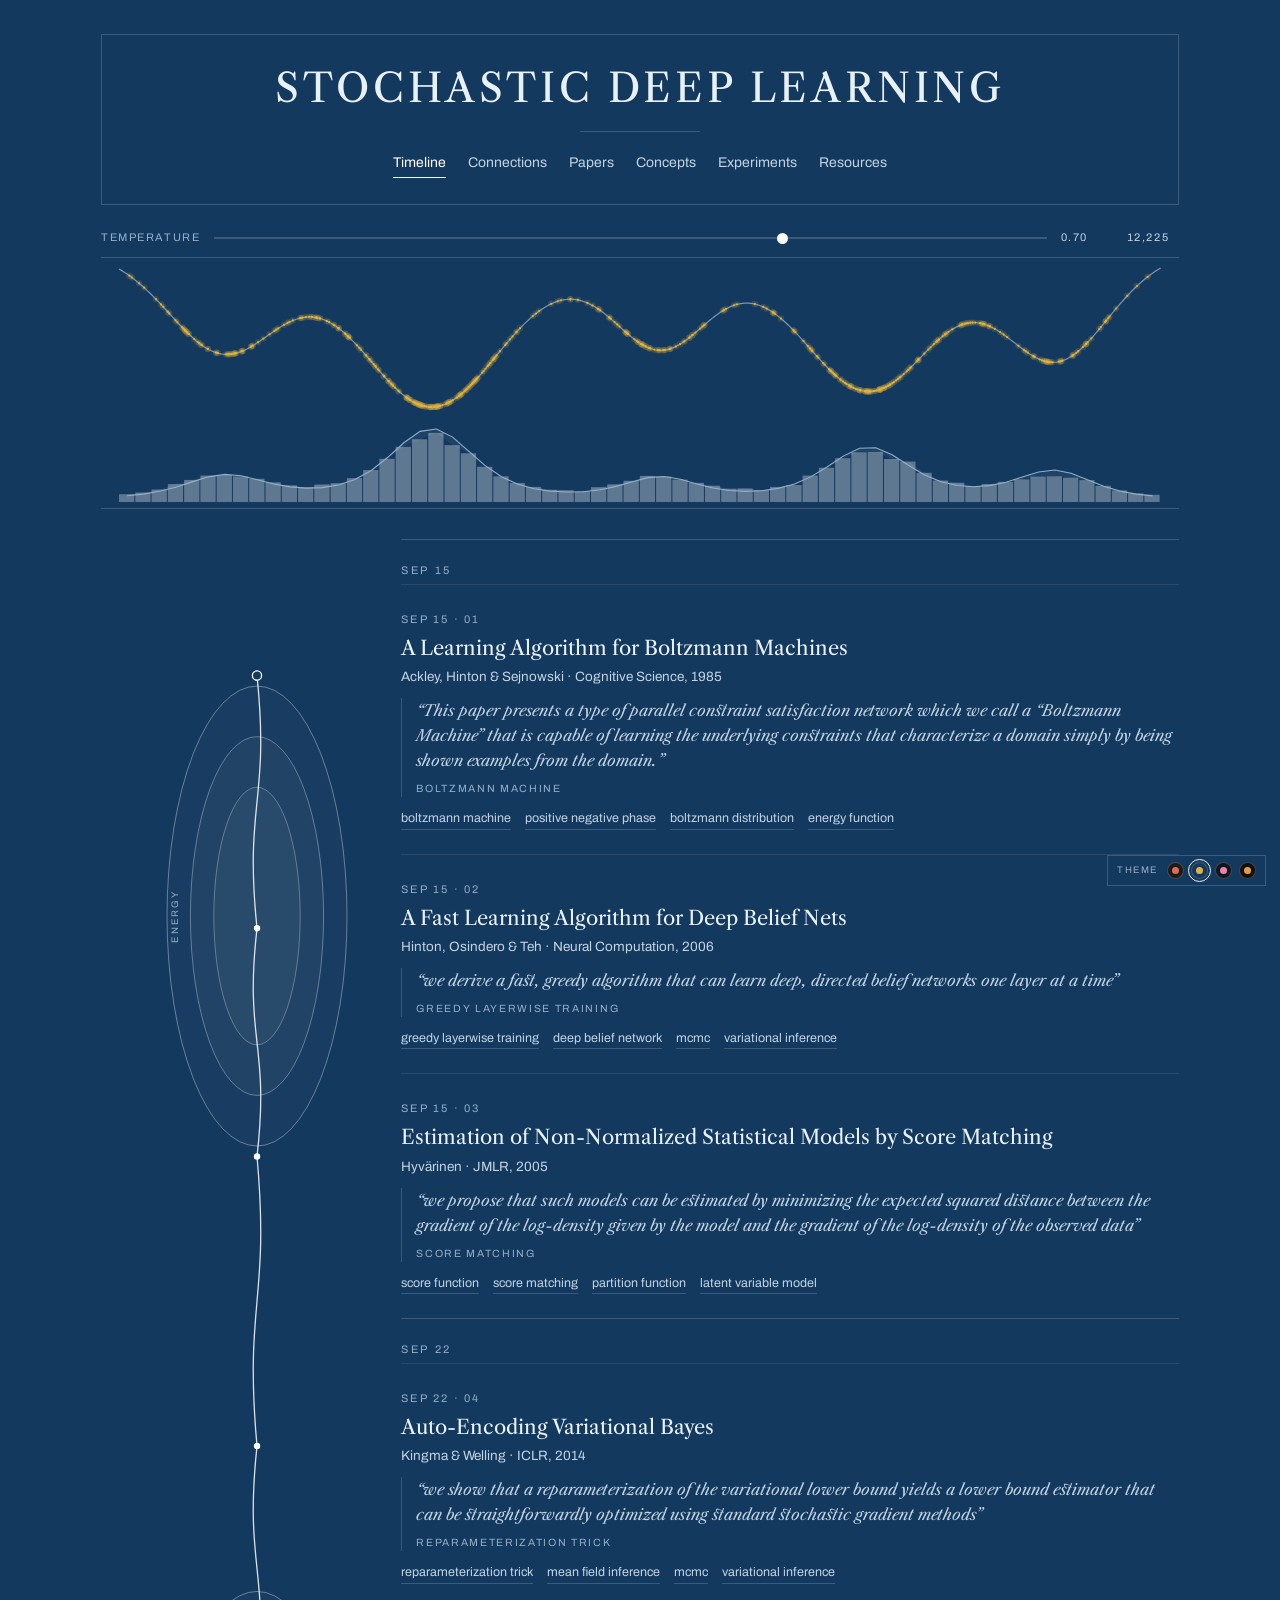
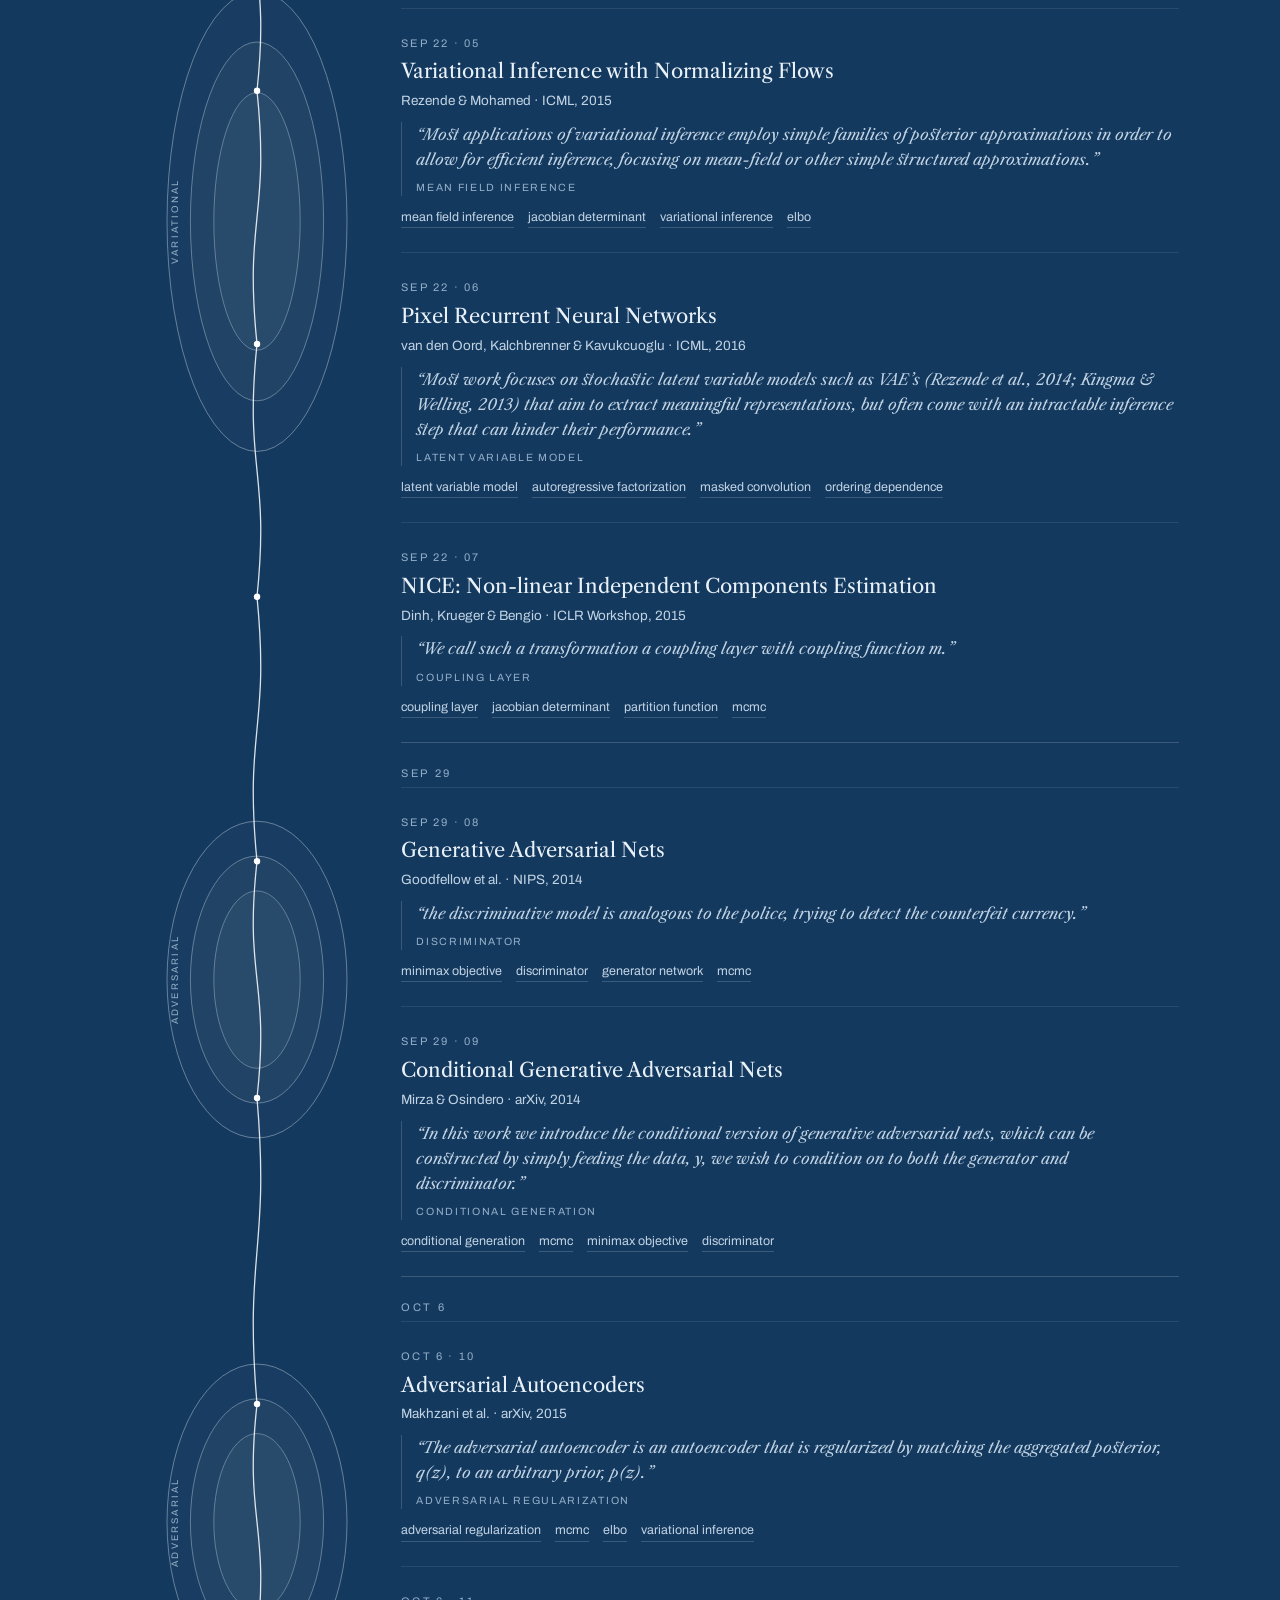
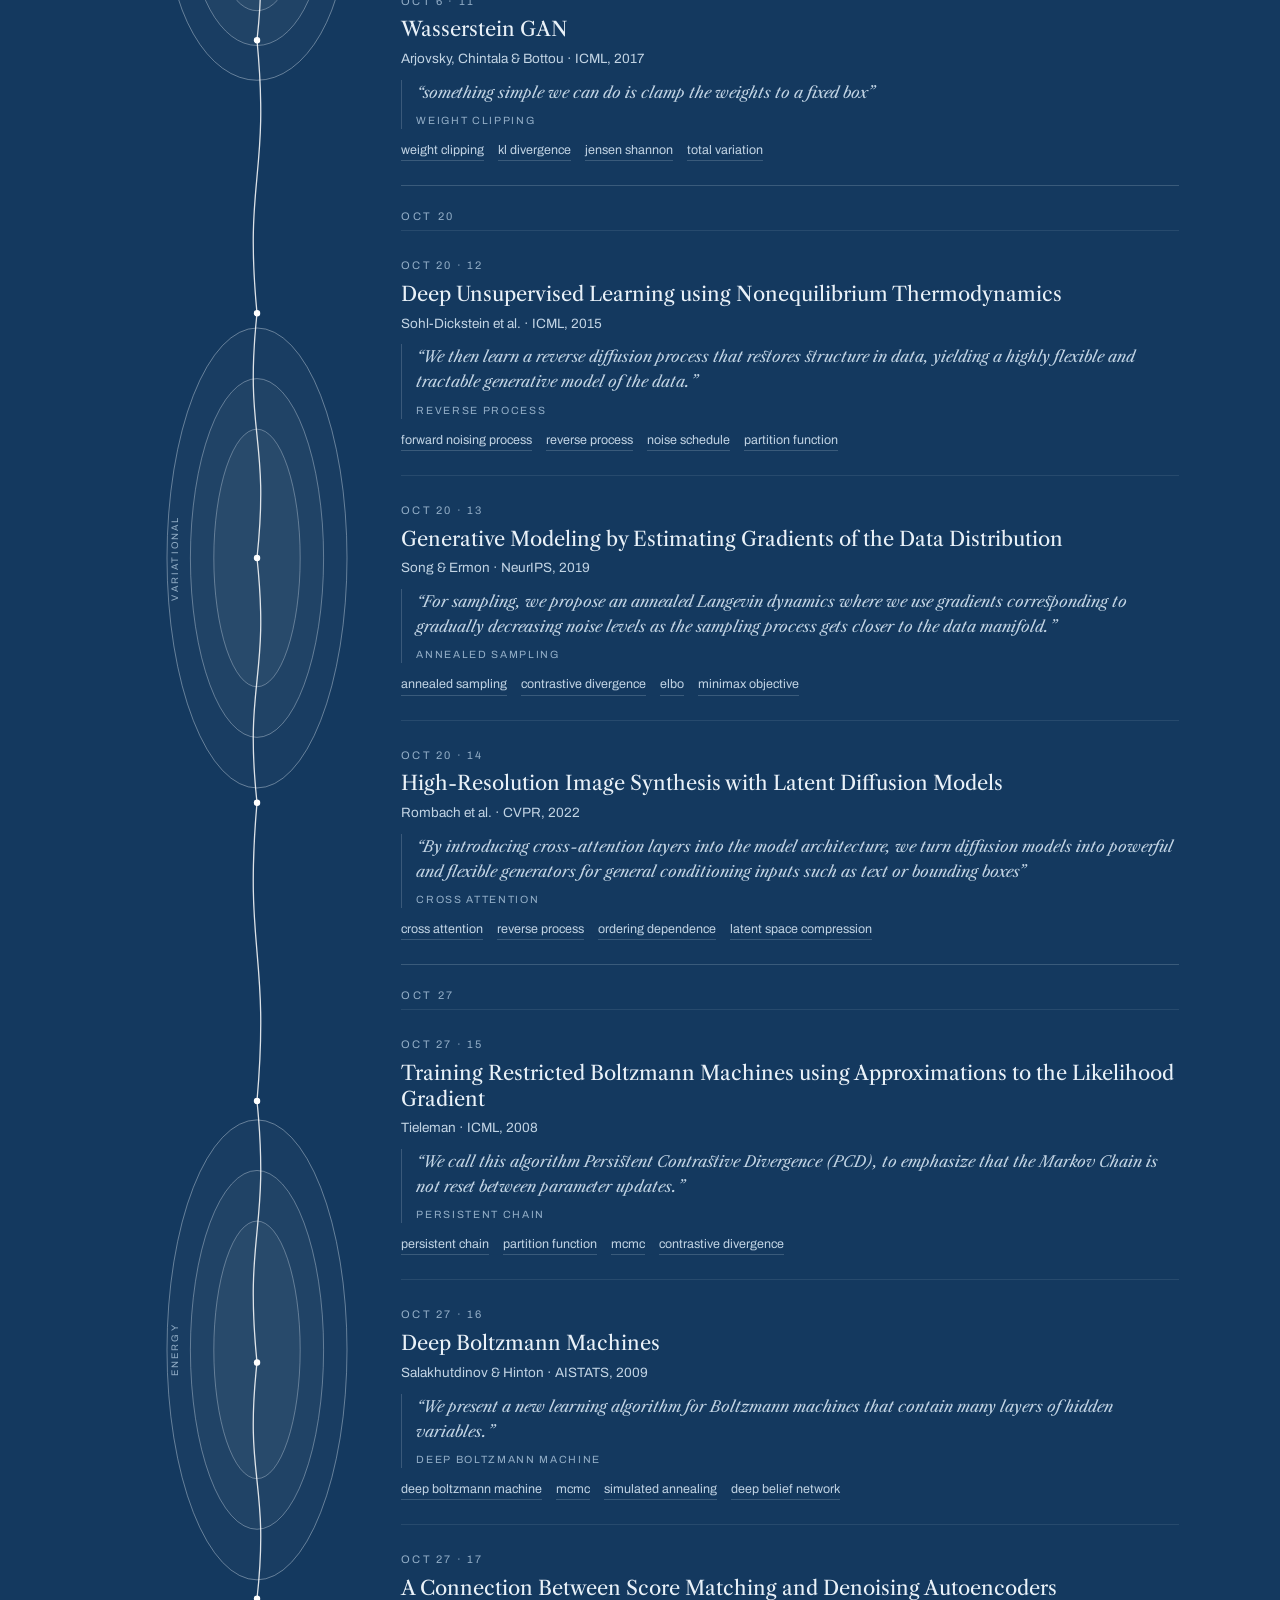
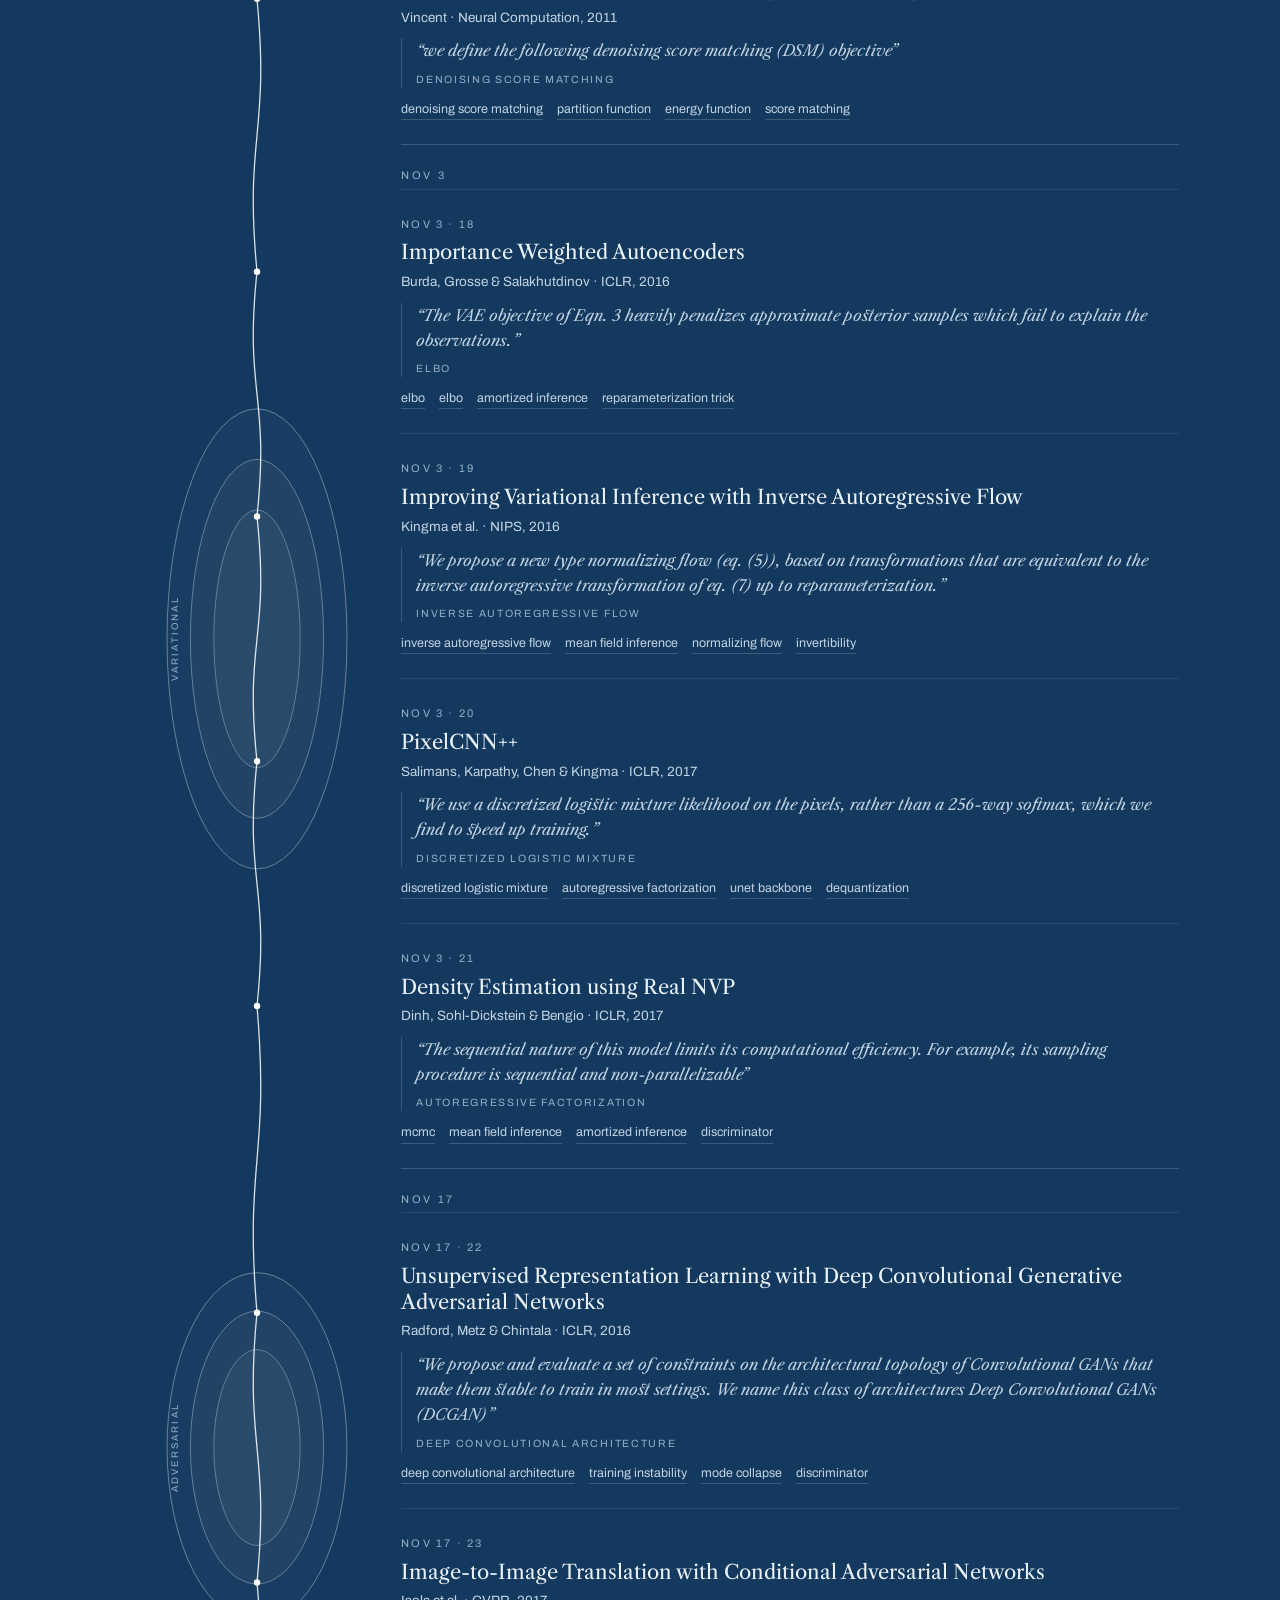
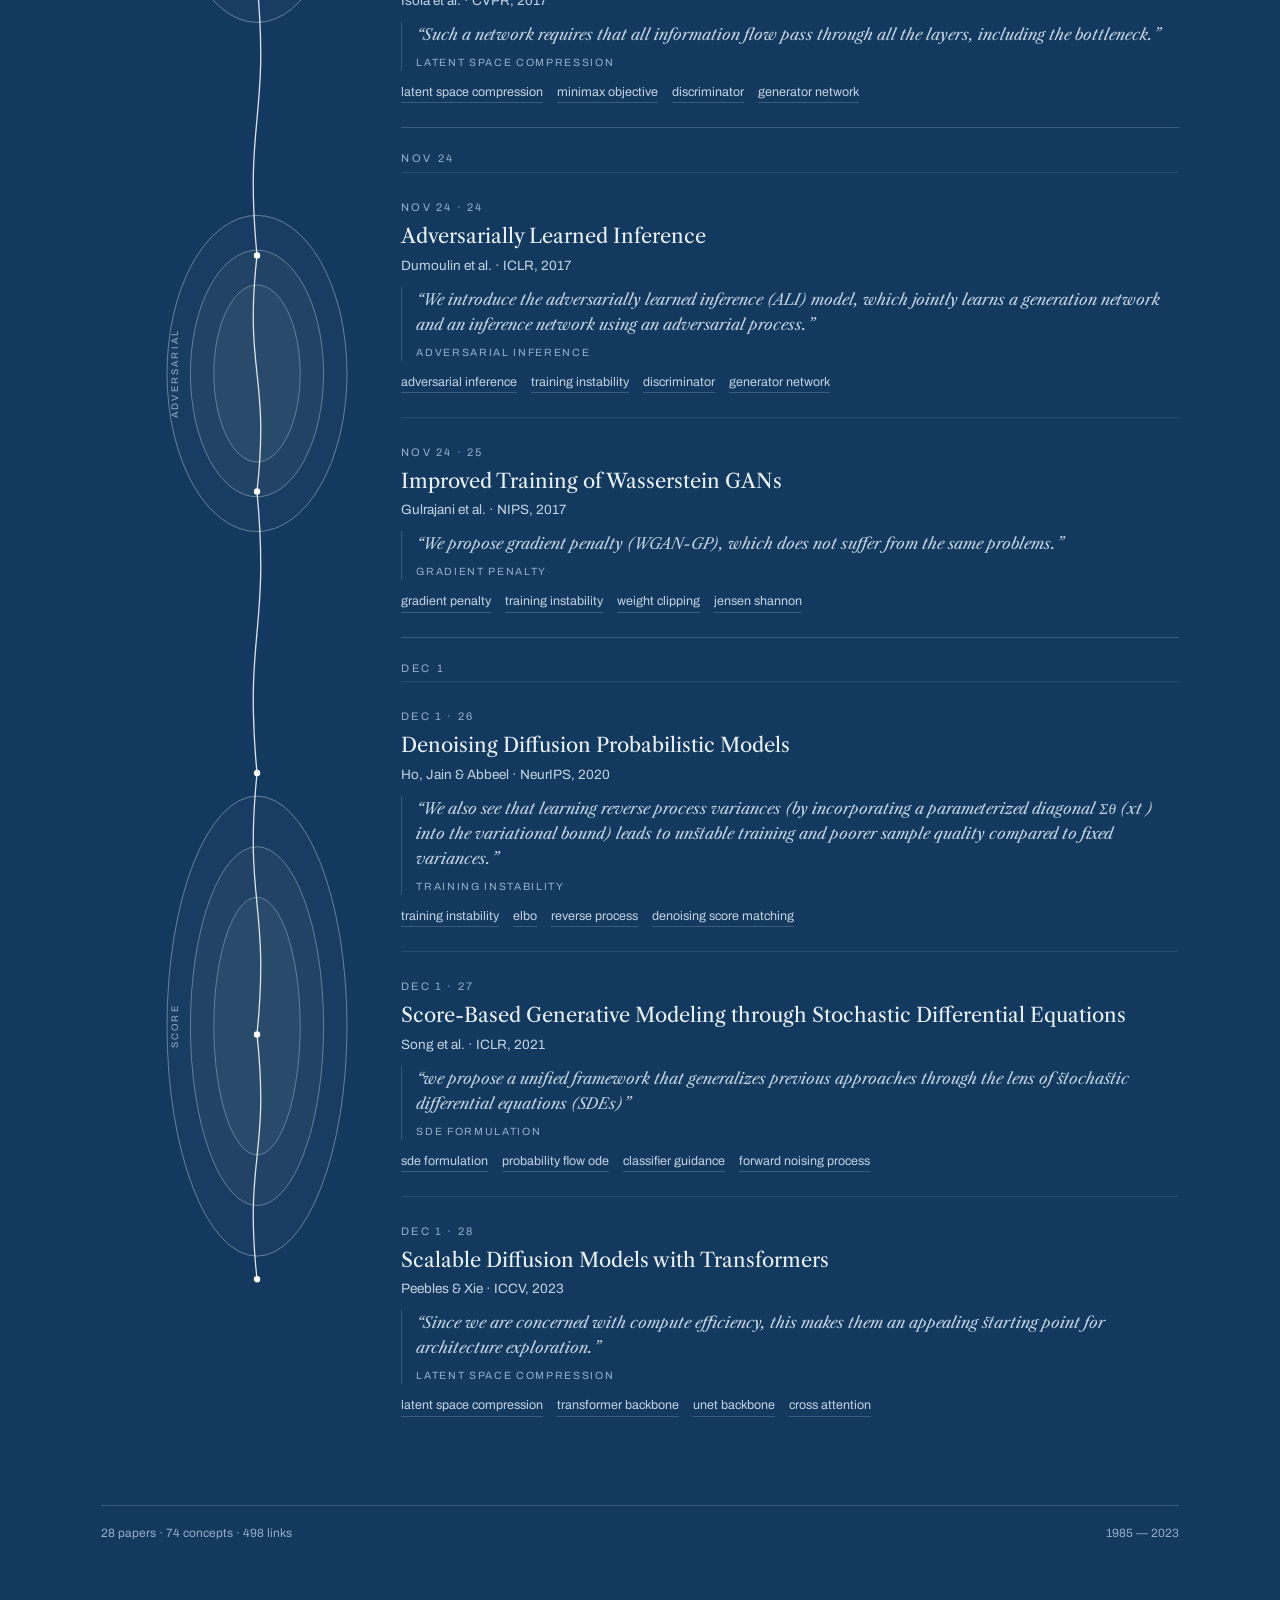
==== index.html @ 5ff1f313 "Leave a fading trail behind the nodes you have visited Isolating a node says where you are and forge" ====
<!doctype html>
<html lang="en" data-scheme="cyanotype">
<head>
<meta charset="utf-8">
<meta name="viewport" content="width=device-width,initial-scale=1">
<title>Timeline — Stochastic deep learning</title>
<meta name="description" content="Twenty-eight papers in generative modelling, with the concepts and citations that connect them.">
<link rel="preconnect" href="https://fonts.googleapis.com">
<link rel="preconnect" href="https://fonts.gstatic.com" crossorigin>
<link href="https://fonts.googleapis.com/css2?family=Libre+Caslon+Text:ital,wght@0,400;0,700;1,400&family=Archivo:wght@400;500&display=swap" rel="stylesheet">
<link rel="stylesheet" href="assets/atlas.css?v=a00044e1">
<script>
window.MathJax={
  tex:{inlineMath:[["\\(","\\)"]],displayMath:[["\\[","\\]"]],processEscapes:true},
  svg:{fontCache:"global",scale:1.0},
  options:{ignoreHtmlClass:".*",processHtmlClass:"math"},
  startup:{typeset:false}
};
</script>
<script src="assets/vendor/tex-svg-full.js?v=b5ddbe0e" id="MathJax-script" async></script>
</head>
<body><div class="plate" id="app"></div>
<script src="assets/data.js?v=3d734279"></script>
<script src="assets/atlas.js?v=3c6f5e39"></script>
<script src="assets/profile.js?v=bf8e5c6f"></script>
<script src="assets/timeline.js?v=e0ed4c23"></script>
</body></html>
---- assets/atlas.css ----
:root{
  --paper:#f1f1ef; --ink:#1e2022; --ink-soft:#54585c; --ink-faint:#666b70;
  --etch:rgba(30,32,34,.5); --rule:rgba(30,32,34,.16); --rule-soft:rgba(30,32,34,.08);
  --route:#b0392c; --basin:rgba(176,57,44,.07);
  --r0s:var(--etch); --r1s:var(--etch); --r2s:var(--etch);
  --r0f:transparent; --r1f:transparent; --r2f:transparent;
  --spark:#b0392c;
  --serif:"Libre Caslon Text","Iowan Old Style",Georgia,serif;
  --sans:"Archivo","Helvetica Neue",Arial,sans-serif;
  --zone:clamp(200px,24vw,300px);
}
@media (prefers-color-scheme:dark){ :root:not([data-theme="light"]){
  --paper:#191b1d; --ink:#e8e9ea; --ink-soft:#b4b7ba; --ink-faint:#95999d;
  --etch:rgba(232,233,234,.45); --rule:rgba(232,233,234,.15); --rule-soft:rgba(232,233,234,.07);
  --route:#e06a55; --basin:rgba(224,106,85,.08); --spark:#e06a55;
}}
:root[data-scheme="cyanotype"]{
  --paper:#14395f; --ink:#e9f1f8; --ink-soft:#c2d4e4; --ink-faint:#93aec7;
  --etch:rgba(233,241,248,.5); --rule:rgba(233,241,248,.18); --rule-soft:rgba(233,241,248,.09);
  --route:#ffffff; --basin:rgba(255,255,255,.08); --spark:#e3b23c;
  --r0s:var(--etch); --r1s:var(--etch); --r2s:var(--etch);
  --r0f:rgba(255,255,255,.025); --r1f:rgba(255,255,255,.04); --r2f:rgba(255,255,255,.055);
}
:root[data-scheme="bathy"]{
  --paper:#edf4f3; --ink:#14343c; --ink-soft:#47646c; --ink-faint:#567076;
  --etch:rgba(20,52,60,.45); --rule:rgba(20,52,60,.16); --rule-soft:rgba(20,52,60,.08);
  --route:#a62d62; --basin:rgba(23,94,124,.10); --spark:#a62d62;
  --r0s:rgba(23,94,124,.4); --r1s:rgba(23,94,124,.5); --r2s:rgba(23,94,124,.6);
  --r0f:rgba(23,94,124,.05); --r1f:rgba(23,94,124,.08); --r2f:rgba(23,94,124,.12);
}
@media (prefers-color-scheme:dark){ :root[data-scheme="bathy"]:not([data-theme="light"]){
  --paper:#0d181d; --ink:#dfe9ec; --ink-soft:#a8bcc2; --ink-faint:#7f959c;
  --etch:rgba(223,233,236,.42); --rule:rgba(223,233,236,.15); --rule-soft:rgba(223,233,236,.07);
  --route:#ee7fb4; --basin:rgba(107,178,214,.10); --spark:#ee7fb4;
  --r0s:rgba(107,178,214,.35); --r1s:rgba(107,178,214,.45); --r2s:rgba(107,178,214,.55);
  --r0f:rgba(107,178,214,.05); --r1f:rgba(107,178,214,.09); --r2f:rgba(107,178,214,.13);
}}
:root[data-scheme="thermal"]{
  --paper:#101012; --ink:#ece9e4; --ink-soft:#b8b4ad; --ink-faint:#918d85;
  --etch:rgba(236,233,228,.32); --rule:rgba(236,233,228,.14); --rule-soft:rgba(236,233,228,.07);
  --route:#9fd8e0; --basin:rgba(235,155,63,.08); --spark:#eb9b3f;
  --r0s:#9c3722; --r1s:#c65f22; --r2s:#eb9b3f;
  --r0f:rgba(156,55,34,.06); --r1f:rgba(198,95,34,.08); --r2f:rgba(235,155,63,.11);
}

*{ margin:0; padding:0; box-sizing:border-box; }
html{ font-size:17px; -webkit-text-size-adjust:100%; }
body{ background:var(--paper); color:var(--ink); font-family:var(--serif);
  line-height:1.62; -webkit-font-smoothing:antialiased; }
.plate{ max-width:1180px; margin:0 auto; padding:34px clamp(18px,4vw,54px) 90px; }
a{ color:inherit; }
a:focus-visible,button:focus-visible,input:focus-visible{ outline:2px solid var(--route); outline-offset:3px; }

/* masthead ---------------------------------------------------------------- */
.cartouche{ border:1px solid var(--rule); padding:30px 26px 26px; text-align:center; }
.cartouche .eyebrow{ font-family:var(--sans); font-size:11px; letter-spacing:.3em;
  text-transform:uppercase; color:var(--ink-faint); margin-bottom:14px; }
.cartouche h1{ font-size:clamp(26px,4.4vw,40px); font-weight:400; letter-spacing:.09em;
  text-transform:uppercase; line-height:1.14; }
.cartouche .dek{ font-style:italic; color:var(--ink-soft); max-width:44ch; margin:14px auto 0;
  font-size:16px; }
.cartouche hr{ border:0; border-top:1px solid var(--rule); width:120px; margin:20px auto; }
nav{ font-family:var(--sans); font-size:14px; display:flex; gap:22px; justify-content:center; flex-wrap:wrap; }
nav a{ text-decoration:none; color:var(--ink-soft); padding-bottom:3px; }
nav a:hover{ color:var(--ink); }
nav a[aria-current="page"]{ color:var(--route); border-bottom:1px solid var(--route); }

.schemes{ display:flex; gap:20px; margin:24px 0 0; font-family:var(--sans);
  font-size:11px; letter-spacing:.18em; text-transform:uppercase; flex-wrap:wrap; }
.schemes button{ background:none; border:0; color:var(--ink-faint); cursor:pointer;
  font:inherit; letter-spacing:inherit; padding:2px 0; }
.schemes button[aria-pressed="true"]{ color:var(--ink); border-bottom:1px solid var(--route); }

/* the elevation bench ----------------------------------------------------- */
.profile{ margin:24px 0 30px; }
.profile .bar{ display:flex; align-items:center; gap:14px; flex-wrap:wrap;
  font-family:var(--sans); font-size:11px; letter-spacing:.14em; text-transform:uppercase;
  color:var(--ink-faint); margin:0 0 10px; }
.profile input[type=range]{ flex:1 1 190px; min-width:150px; height:2px; -webkit-appearance:none;
  appearance:none; background:var(--rule); outline:none; }
.profile input[type=range]::-webkit-slider-thumb{ -webkit-appearance:none; appearance:none;
  width:11px; height:11px; border-radius:50%; background:var(--route); cursor:pointer; }
.profile input[type=range]::-moz-range-thumb{ width:11px; height:11px; border-radius:50%;
  background:var(--route); border:0; cursor:pointer; }
.profile .val{ font-variant-numeric:tabular-nums; color:var(--ink-soft); min-width:52px; }
.profile figure{ border-top:1px solid var(--rule); border-bottom:1px solid var(--rule); }
.profile canvas{ display:block; width:100%; height:250px; }
@media (max-width:860px){ .profile canvas{ height:200px; } }

/* timeline ---------------------------------------------------------------- */
.map{ position:relative; margin-top:14px; }
.map svg.terrain{ position:absolute; inset:0; width:var(--zone); height:100%; pointer-events:none; }
.route{ list-style:none; margin-left:var(--zone); }
.stop{ padding:26px 0 24px; border-top:1px solid var(--rule-soft); position:relative; }
.stop:first-child{ border-top:0; }
.stop .meta{ font-family:var(--sans); font-size:11px; letter-spacing:.2em;
  text-transform:uppercase; color:var(--ink-faint); margin-bottom:7px; }
.stop h3{ font-size:20px; font-weight:400; line-height:1.28; }
.stop h3 a{ text-decoration:none; }
.stop h3 a:hover{ color:var(--route); }
.stop .au{ font-family:var(--sans); font-size:13.5px; color:var(--ink-soft); margin-top:5px; }
.stop blockquote{ font-style:italic; color:var(--ink-soft); margin-top:10px;
  padding-left:14px; border-left:1px solid var(--rule); font-size:15.5px; }
.stop blockquote cite{ display:block; font-style:normal; font-family:var(--sans);
  font-size:10.5px; letter-spacing:.16em; text-transform:uppercase; color:var(--ink-faint); margin-top:7px; }
.chips{ margin-top:11px; display:flex; flex-wrap:wrap; gap:7px 14px;
  font-family:var(--sans); font-size:12.5px; }
.chips a{ color:var(--ink-soft); text-decoration:none; border-bottom:1px solid var(--rule); }
.chips a:hover{ color:var(--route); border-color:var(--route); }
.sessmark{ font-family:var(--sans); font-size:11px; letter-spacing:.24em; text-transform:uppercase;
  color:var(--ink-faint); padding:22px 0 4px; border-top:1px solid var(--rule); }

/* generic content --------------------------------------------------------- */
.head{ margin:30px 0 6px; }
.head .kicker{ font-family:var(--sans); font-size:11px; letter-spacing:.22em;
  text-transform:uppercase; color:var(--ink-faint); }
.head h2{ font-size:clamp(22px,3.2vw,31px); font-weight:400; line-height:1.2; margin-top:8px; }
.head .sub{ font-family:var(--sans); font-size:14px; color:var(--ink-soft); margin-top:8px; }
.cols{ display:grid; grid-template-columns:minmax(0,1fr); gap:34px; margin-top:26px; }
@media (min-width:900px){ .cols.two{ grid-template-columns:minmax(0,1.55fr) minmax(0,1fr); } }
h4.sec{ font-family:var(--sans); font-size:11px; letter-spacing:.22em; text-transform:uppercase;
  color:var(--ink-faint); font-weight:400; margin:26px 0 10px; padding-bottom:6px;
  border-bottom:1px solid var(--rule); }
.edge{ padding:14px 0; border-bottom:1px solid var(--rule-soft); }
.edge .rel{ font-family:var(--sans); font-size:10.5px; letter-spacing:.16em; text-transform:uppercase;
  color:var(--route); }
.edge .to{ font-size:17px; }
.edge .to a{ text-decoration:none; border-bottom:1px solid var(--rule); }
.edge .note{ font-family:var(--sans); font-size:13px; color:var(--ink-soft); margin-top:3px; }
.passage{ margin-top:9px; font-size:15px; color:var(--ink-faint); line-height:1.6;
  border-left:1px solid var(--rule); padding-left:13px; }
.passage mark{ background:var(--basin); color:var(--ink); padding:1px 0; }
.passage .none{ font-family:var(--sans); font-size:12.5px; font-style:normal; }
.prov{ font-family:var(--sans); font-size:10.5px; letter-spacing:.14em; text-transform:uppercase;
  color:var(--ink-faint); margin-top:7px; }
.empty{ font-family:var(--sans); font-size:13.5px; color:var(--ink-faint); font-style:normal;
  border:1px dashed var(--rule); padding:16px 18px; }

/* resources.html — one recommended talk per block, in reading order.
   --spark, not --route, for the author mark: --route is white in cyanotype. */
.res{ padding:16px 0 17px; border-bottom:1px solid var(--rule-soft); max-width:62ch; }
.res .rp{ font-family:var(--sans); font-size:11px; letter-spacing:.16em; text-transform:uppercase;
  color:var(--ink-faint); line-height:1.5; }
.res .rp a{ color:inherit; text-decoration:none; border-bottom:1px solid var(--rule-soft); }
.res .rp a:hover{ color:var(--route); border-color:var(--route); }
.res .rt{ font-size:19px; line-height:1.32; margin-top:7px; }
.res .rt a{ text-decoration:none; border-bottom:1px solid var(--rule); }
.res .rt a:hover{ color:var(--route); border-color:var(--route); }
.res .rs{ font-family:var(--sans); font-size:13.5px; color:var(--ink-soft);
  margin-top:7px; line-height:1.45; }
.res .rs .mark{ font-size:10.5px; letter-spacing:.15em; text-transform:uppercase;
  color:var(--spark); margin-left:10px; white-space:nowrap; }
.res .rv{ font-family:var(--sans); font-size:13px; color:var(--ink-faint);
  margin-top:3px; line-height:1.5; }
.res .prov{ margin-top:7px; letter-spacing:.11em; line-height:1.6; }
.tbl{ width:100%; border-collapse:collapse; font-family:var(--sans); font-size:13.5px; }
.tbl th{ text-align:left; font-weight:400; color:var(--ink-faint); font-size:11px;
  letter-spacing:.16em; text-transform:uppercase; padding:8px 10px 8px 0; border-bottom:1px solid var(--rule); }
.tbl td{ padding:8px 10px 8px 0; border-bottom:1px solid var(--rule-soft); vertical-align:top; }
.tbl a{ text-decoration:none; border-bottom:1px solid var(--rule); }
.grid{ display:grid; gap:8px 22px; grid-template-columns:repeat(auto-fill,minmax(210px,1fr)); }
.grid a{ font-family:var(--sans); font-size:13.5px; text-decoration:none; color:var(--ink-soft);
  padding:3px 0; display:flex; justify-content:space-between; gap:10px; }
.grid a:hover{ color:var(--route); }
.grid a .n{ color:var(--ink-faint); font-variant-numeric:tabular-nums; }
.grid a.dim{ opacity:.42; }
footer{ margin-top:64px; padding-top:18px; border-top:1px solid var(--rule);
  font-family:var(--sans); font-size:12px; color:var(--ink-faint);
  display:flex; justify-content:space-between; gap:16px; flex-wrap:wrap; }
code,pre{ font-family:ui-monospace,"SF Mono",Menlo,monospace; }
pre{ background:var(--rule-soft); padding:15px 17px; overflow-x:auto; font-size:13px; line-height:1.55; }
@media (prefers-reduced-motion:reduce){ *{ animation:none!important; transition:none!important; } }
svg.chord{ display:block; width:100%; max-width:880px; height:auto; margin:8px auto 30px; }

/* the map channel must not starve the text on small screens */
@media (max-width:900px){ :root{ --zone:86px; } }
@media (max-width:640px){
  :root{ --zone:0px; }
  .map svg.terrain{ display:none; }
  .route{ margin-left:0; }
  .cols.two{ grid-template-columns:minmax(0,1fr); }
}
.math{ overflow-x:auto; }
.math mjx-container[display="true"]{ margin:.7em 0; }
.thm{ border-left:2px solid var(--route); padding:12px 0 12px 16px; margin:16px 0; }
.thm .lbl{ font-family:var(--sans); font-size:10.5px; letter-spacing:.18em;
  text-transform:uppercase; color:var(--route); margin-bottom:6px; }
.thm .src{ font-family:var(--sans); font-size:11px; color:var(--ink-faint); margin-top:8px; }

/* bipartite map ----------------------------------------------------------- */
.rfilter{ display:flex; flex-wrap:wrap; gap:8px; margin:14px 0 6px; }
.rchip{ font-family:var(--sans); font-size:11px; letter-spacing:.12em; text-transform:uppercase;
  background:none; border:1px solid var(--rule); color:var(--ink-faint); padding:5px 11px;
  cursor:pointer; border-radius:0; }
.rchip[aria-pressed="true"]{ color:var(--ink); border-color:var(--route); }
.bipwrap{ display:grid; grid-template-columns:minmax(0,1fr); gap:22px; margin-top:12px; }
@media (min-width:1080px){ .bipwrap{ grid-template-columns:minmax(0,1fr) 300px; } }
.bipscroll{ overflow-x:auto; border-top:1px solid var(--rule); border-bottom:1px solid var(--rule); }
svg.bip{ display:block; width:100%; min-width:660px; height:auto; }
svg.bip .colhead{ font-family:var(--sans); font-size:10.5px; letter-spacing:.18em;
  text-transform:uppercase; fill:var(--ink-faint); }
svg.bip .lb{ font-family:var(--sans); font-size:12px; fill:var(--ink-soft); }
svg.bip .lb.sm{ font-size:11px; }
svg.bip .yr{ font-family:var(--sans); font-size:9.5px; fill:var(--ink-faint); }
svg.bip .dot{ fill:var(--route); opacity:.75; }
svg.bip .nd{ cursor:pointer; }
svg.bip .nd:focus{ outline:none; }
svg.bip .nd:focus-visible .lb{ fill:var(--route); text-decoration:underline; }
svg.bip .nd.hov .lb,svg.bip .nd:hover .lb{ fill:var(--route); }
svg.bip .nd.on .lb{ fill:var(--ink); }
svg.bip .nd.on .dot{ opacity:1; }
svg.bip .nd.off{ opacity:.26; }
svg.bip .wire{ fill:none; stroke:var(--route); stroke-width:1; opacity:.5; }
svg.bip .wire.r-introduces{ stroke-width:1.8; opacity:.9; }
svg.bip .wire.r-motivated-by{ stroke-dasharray:5 3; opacity:.7; }
svg.bip .wire.r-evaluates-with{ stroke-dasharray:1.5 3; opacity:.55; }
.bippanel{ font-family:var(--sans); font-size:13px; max-height:760px; overflow-y:auto;
  border-left:1px solid var(--rule); padding-left:18px; }
@media (max-width:1079px){ .bippanel{ border-left:0; padding-left:0;
  border-top:1px solid var(--rule); padding-top:14px; max-height:none; } }
.bippanel .pk{ font-size:10.5px; letter-spacing:.18em; text-transform:uppercase;
  color:var(--ink-faint); }
.bippanel h3{ font-family:var(--serif); font-size:18px; font-weight:400; margin:6px 0 4px; line-height:1.3; }
.bippanel h3 a{ text-decoration:none; border-bottom:1px solid var(--rule); }
.bippanel .au{ color:var(--ink-soft); font-size:12.5px; }
.bippanel .rl{ font-size:10.5px; letter-spacing:.16em; text-transform:uppercase;
  color:var(--route); margin:15px 0 5px; }

/* graph views ------------------------------------------------------------- */
.mbtn{ font-family:var(--sans); font-size:11px; letter-spacing:.14em; text-transform:uppercase;
  background:none; border:1px solid var(--rule); color:var(--ink-faint); padding:5px 12px;
  cursor:pointer; }
.mbtn[aria-pressed="true"]{ color:var(--ink); border-color:var(--route); }
.gvhost{ background:var(--paper); }

/* the semester chart: citation arcs over the reading order,
   concept territories on the ground */
svg.chart{ display:block; }
svg.chart .cap,svg.chart .fh{ font-family:var(--sans); font-size:10px; letter-spacing:.18em;
  text-transform:uppercase; fill:var(--ink-faint); }
svg.chart .arc{ fill:none; stroke:var(--etch); stroke-width:.9; opacity:.15; }
svg.chart .arc.pv{ opacity:.6; stroke-width:1.2; }
svg.chart .arc.out{ stroke:var(--spark); stroke-width:1.9; opacity:1; }
svg.chart .arc.in{ stroke:var(--ink); stroke-width:1.3; opacity:.8; stroke-dasharray:none; }
svg.chart .arc.out.pv{ opacity:.8; }
svg.chart .arc.in.pv{ opacity:.6; }
svg.chart .arc.dim{ opacity:.03; }
svg.chart .ccv{ fill:none; stroke:var(--route); stroke-width:1.1; opacity:.32; }
svg.chart .ccv.hot{ opacity:.95; stroke-width:1.8; }
svg.chart .ccv.dim{ opacity:.05; }
svg.chart .w{ fill:none; stroke:var(--route); stroke-width:1; opacity:.8; }
svg.chart .w.t-introduces{ stroke-width:1.9; opacity:.95; }
svg.chart .w.t-motivated-by{ stroke-dasharray:5 3; }
svg.chart .w.t-evaluates-with{ stroke-dasharray:1.5 3; opacity:.55; }
svg.chart .w.t-uses{ opacity:.55; }
svg.chart .w.pv{ opacity:.4; }
svg.chart .wv{ fill:none; stroke:var(--route); stroke-width:.7; opacity:.08; }
svg.chart .brk,svg.chart .fr{ fill:none; stroke:var(--rule); stroke-width:1; }
svg.chart .sn{ font-family:var(--sans); font-size:10px; letter-spacing:.14em;
  text-transform:uppercase; fill:var(--ink-soft); }
svg.chart .sd{ font-family:var(--sans); font-size:10px; fill:var(--ink-faint); }
svg.chart .pn,svg.chart .cn{ cursor:pointer; }
svg.chart .pn:focus,svg.chart .cn:focus{ outline:none; }
svg.chart .mk{ fill:var(--paper); stroke:var(--route); stroke-width:1.5; }
svg.chart .dot{ fill:var(--route); opacity:.8; }
svg.chart .pl,svg.chart .cl{ font-family:var(--sans); font-size:10.5px; fill:var(--ink-soft); }
svg.chart .pn:hover .pl,svg.chart .pn:focus-visible .pl,
svg.chart .cn:hover .cl,svg.chart .cn:focus-visible .cl{ fill:var(--route); }
svg.chart .pn.sel .mk{ fill:var(--route); }
svg.chart .cn.sel .dot{ opacity:1; stroke:var(--route); stroke-width:3.5; }
svg.chart .pn.sel .pl,svg.chart .cn.sel .cl{ fill:var(--ink); font-weight:500; }
svg.chart .pn.near .pl,svg.chart .cn.near .cl{ fill:var(--ink); }
svg.chart .pn.far,svg.chart .cn.far{ opacity:.16; }
svg.chart.focused .fh,svg.chart.focused .sd{ opacity:.55; }

/* the citation matrix: row cites column, reading order both ways */
svg.mx{ display:block; }
svg.mx .gl{ fill:none; stroke:var(--rule-soft); }
svg.mx .sl{ fill:none; stroke:var(--rule); }
svg.mx .dg{ fill:none; stroke:var(--rule-soft); stroke-dasharray:2 4; }
svg.mx .shade{ fill:var(--basin); pointer-events:none; }
svg.mx .axis{ font-family:var(--sans); font-size:10px; letter-spacing:.18em;
  text-transform:uppercase; fill:var(--ink-faint); }
svg.mx .ml{ cursor:pointer; }
svg.mx .ml:focus{ outline:none; }
svg.mx .mt{ font-family:var(--sans); font-size:10.5px; fill:var(--ink-soft); }
svg.mx .mn{ font-family:var(--sans); font-size:10px; fill:var(--ink-faint);
  font-variant-numeric:tabular-nums; }
svg.mx .ml:hover .mt,svg.mx .ml:focus-visible .mt{ fill:var(--route); }
svg.mx .ml.sel .mt{ fill:var(--ink); font-weight:500; }
svg.mx .ml.near .mt{ fill:var(--ink); }
svg.mx.focused .ml.far{ opacity:.3; }
svg.mx .cell{ cursor:pointer; }
svg.mx .cf{ fill:var(--route); opacity:.78; }
svg.mx .cell:hover .cf,svg.mx .cell.hot .cf{ opacity:1; }
svg.mx.focused .cell.dim .cf{ opacity:.1; }

/* the compass rose: one paper's neighbourhood on a ring */
.egowrap{ border:1px solid var(--rule); margin-top:10px; background:var(--paper);
  overflow-x:auto; }
svg.rose{ display:block; margin:0 auto; }
svg.rose .sp{ fill:none; stroke:var(--route); stroke-width:1; opacity:.5; }
svg.rose .sp.t-cites,svg.rose .sp.t-cited-by{ stroke:var(--etch); opacity:.75; }
svg.rose .sp.t-cited-by{ stroke-dasharray:2 3; }
svg.rose .sp.t-introduces{ stroke-width:2; opacity:.9; }
svg.rose .sp.t-motivated-by{ stroke-dasharray:5 3; }
svg.rose .sp.t-evaluates-with{ stroke-dasharray:1.5 3; }
svg.rose .sp.hot{ opacity:1; stroke-width:2.2; }
svg.rose.focused .sp.dim{ opacity:.12; }
svg.rose .ch{ fill:none; stroke:var(--etch); stroke-width:.8; opacity:.25; }
svg.rose .ch.t-relates{ stroke:var(--route); opacity:.5; stroke-width:1.2; }
svg.rose .ch.hot{ opacity:.9; stroke-width:1.5; }
svg.rose.focused .ch.dim{ opacity:.04; }
svg.rose .ctr{ fill:var(--route); }
svg.rose .ctl{ font-family:var(--sans); font-size:11px; fill:var(--ink); }
svg.rose .ri{ cursor:pointer; }
svg.rose .ri:focus{ outline:none; }
svg.rose .mk{ fill:var(--paper); stroke:var(--route); stroke-width:1.3; }
svg.rose .dot{ fill:var(--route); opacity:.8; }
svg.rose .rl{ font-family:var(--sans); font-size:11px; fill:var(--ink-soft); }
svg.rose .ri:hover .rl,svg.rose .ri:focus-visible .rl,
svg.rose .ri.hl .rl{ fill:var(--route); }

/* restored bipartite view, now carrying intra-column arcs */
svg.bip2{ display:block; width:100%; min-width:640px; height:auto; }
svg.bip2 .bhead{ font-family:var(--sans); font-size:10.5px; letter-spacing:.18em;
  text-transform:uppercase; fill:var(--ink-faint); }
svg.bip2 .blab{ font-family:var(--sans); font-size:12px; fill:var(--ink-soft); }
svg.bip2 .blab.sm{ font-size:11px; }
svg.bip2 .bsub{ font-family:var(--sans); font-size:9.5px; fill:var(--ink-faint); }
svg.bip2 .bdot{ fill:var(--route); opacity:.8; }
svg.bip2 .bn{ cursor:pointer; }
svg.bip2 .bn:focus{ outline:none; }
svg.bip2 .bn:hover .blab,svg.bip2 .bn:focus-visible .blab{ fill:var(--route); }
svg.bip2 .bn.sel .blab{ fill:var(--ink); font-weight:500; }
svg.bip2 .bn.sel .bdot{ opacity:1; r:5; }
svg.bip2 .bn.near .blab{ fill:var(--ink); }
svg.bip2 .bn.far{ opacity:.24; }
/* ---- visit trail ----
   Nodes you have already been to, glowing behind you. --trail is set per node
   in network.js: 1 for the one you just left, decaying exponentially back
   through the last few. Placed after every .sel / .near / .far rule above so
   the cascade is plain rather than a specificity argument.

   The glow is --ink, deliberately NOT --spark: gold already means "this paper
   cites that one" on the arcs, and an ink that means two things means neither.
   The trail is not a relation in the corpus at all -- it is a record of the
   reader's own movement -- so it takes the neutral text ink and is told apart
   from the selected node by form instead: a halo around it, never a fill. */
svg.chart .pn.trail,svg.chart .cn.trail,
svg.bip2 .bn.trail,svg.mx .ml.trail{
  filter:drop-shadow(0 0 calc(1.5px + 6.5px * var(--trail,0)) var(--ink));
}
/* Isolating dims everything unrelated. A trail node has to climb back out of
   that, or the trail is invisible exactly when it is most useful. */
svg.chart .pn.trail.far,svg.chart .cn.trail.far{ opacity:calc(.16 + .72 * var(--trail,0)); }
svg.bip2 .bn.trail.far{ opacity:calc(.24 + .64 * var(--trail,0)); }
svg.mx.focused .ml.trail.far{ opacity:calc(.3 + .6 * var(--trail,0)); }

/* the mark itself, so the glow has something solid at its centre */
svg.chart .pn.trail .mk{ stroke:var(--ink); }
svg.chart .cn.trail .dot{ opacity:1; stroke:var(--ink); stroke-width:2.5; }
svg.bip2 .bn.trail .bdot{ opacity:1; fill:var(--ink); }
svg.chart .pn.trail .pl,svg.chart .cn.trail .cl,
svg.bip2 .bn.trail .blab,svg.mx .ml.trail .mt{ fill:var(--ink-soft); }

/* The glow fades in rather than snapping, which is what makes it read as a
   trail rather than as a second selection. Line 172 turns this off wholesale
   under prefers-reduced-motion; the glow itself stays, only the easing goes. */
svg.chart .pn,svg.chart .cn,svg.bip2 .bn,svg.mx .ml{
  transition:filter .45s ease-out,opacity .45s ease-out;
}

svg.bip2 .bw{ fill:none; stroke:var(--route); stroke-width:1; opacity:.55; }
svg.bip2 .bw.t-cites{ stroke:var(--ink-faint); opacity:.75; stroke-width:1.1; }
svg.bip2 .bw.t-relates{ stroke-width:1.5; opacity:.85; }
svg.bip2 .bw.t-introduces{ stroke-width:1.9; opacity:.95; }
svg.bip2 .bw.t-motivated-by{ stroke-dasharray:5 3; }
svg.bip2 .bw.t-evaluates-with{ stroke-dasharray:1.5 3; opacity:.45; }

/* ===== network page: the graph gets the whole screen ===== */
body.netpage{ overflow:hidden; }
.netbar{ display:flex; align-items:center; gap:10px 16px; flex-wrap:wrap;
  padding:9px 16px; border-bottom:1px solid var(--rule); background:var(--paper); }
.netbar .home{ font-family:var(--serif); font-size:15px; text-decoration:none;
  border-bottom:1px solid var(--rule); white-space:nowrap; }
.netbar .grp{ display:flex; gap:6px; flex-wrap:wrap; }
.netbar .count{ font-family:var(--sans); font-size:10.5px; letter-spacing:.14em;
  text-transform:uppercase; color:var(--ink-faint); margin-left:auto; white-space:nowrap; }
.netbar .mbtn,.netbar .rchip{ padding:4px 9px; font-size:10px; }
.netstage{ position:relative; width:100%; height:calc(100vh - var(--barh,92px));
  overflow:auto; }
.netstage .gvhost{ border:0; min-height:100%; }
body.netpage.bip svg.bip2{ min-width:920px; }
.netpanel{ position:fixed; top:var(--barh,92px); right:0; width:min(330px,86vw);
  height:calc(100vh - var(--barh,92px)); overflow-y:auto; background:var(--paper);
  border-left:1px solid var(--rule); padding:16px 18px 40px; font-family:var(--sans);
  font-size:13px; transform:translateX(100%); transition:transform .18s ease; z-index:6; }
.netpanel.open{ transform:none; }
@media (prefers-reduced-motion:reduce){ .netpanel{ transition:none; } }
.netpanel .pk{ font-size:10.5px; letter-spacing:.18em; text-transform:uppercase; color:var(--ink-faint); }
.netpanel h3{ font-family:var(--serif); font-size:19px; font-weight:400; margin:6px 0 4px; line-height:1.3; }
.netpanel h3 a{ text-decoration:none; border-bottom:1px solid var(--rule); }
.netpanel .au{ color:var(--ink-soft); font-size:12.5px; }
.netpanel .rl{ font-size:10.5px; letter-spacing:.16em; text-transform:uppercase;
  color:var(--route); margin:15px 0 5px; }
.netpanel .close{ position:absolute; top:10px; right:12px; background:none; border:0;
  color:var(--ink-faint); font-size:20px; cursor:pointer; line-height:1; }
.nethint{ position:absolute; left:16px; bottom:14px; font-family:var(--sans); font-size:11px;
  color:var(--ink-faint); pointer-events:none; }
/* the chart and matrix are drawn at one SVG unit per screen pixel */
body.netpage svg.chart,body.netpage svg.mx{ margin:0 auto; }


/* theme swatches: colour is the label */
.themes{ position:fixed; right:14px; bottom:14px; z-index:20; display:flex;
  align-items:center; gap:7px; padding:6px 9px; background:var(--paper);
  border:1px solid var(--rule); border-radius:var(--radius,0); }
.themes .lbl{ font-family:var(--sans); font-size:9.5px; letter-spacing:.16em;
  text-transform:uppercase; color:var(--ink-faint); margin-right:2px; }
.themes button{ width:17px; height:17px; padding:0; border-radius:50%; cursor:pointer;
  border:1px solid rgba(128,128,128,.45); position:relative; }
.themes button::after{ content:""; position:absolute; inset:4px; border-radius:50%; }
.themes button[aria-pressed="true"]{ outline:1.5px solid var(--ink); outline-offset:2px; }
.themes button:focus-visible{ outline:2px solid var(--ink); outline-offset:2px; }
@media (max-width:600px){ .themes{ right:8px; bottom:8px; } .themes .lbl{ display:none; } }
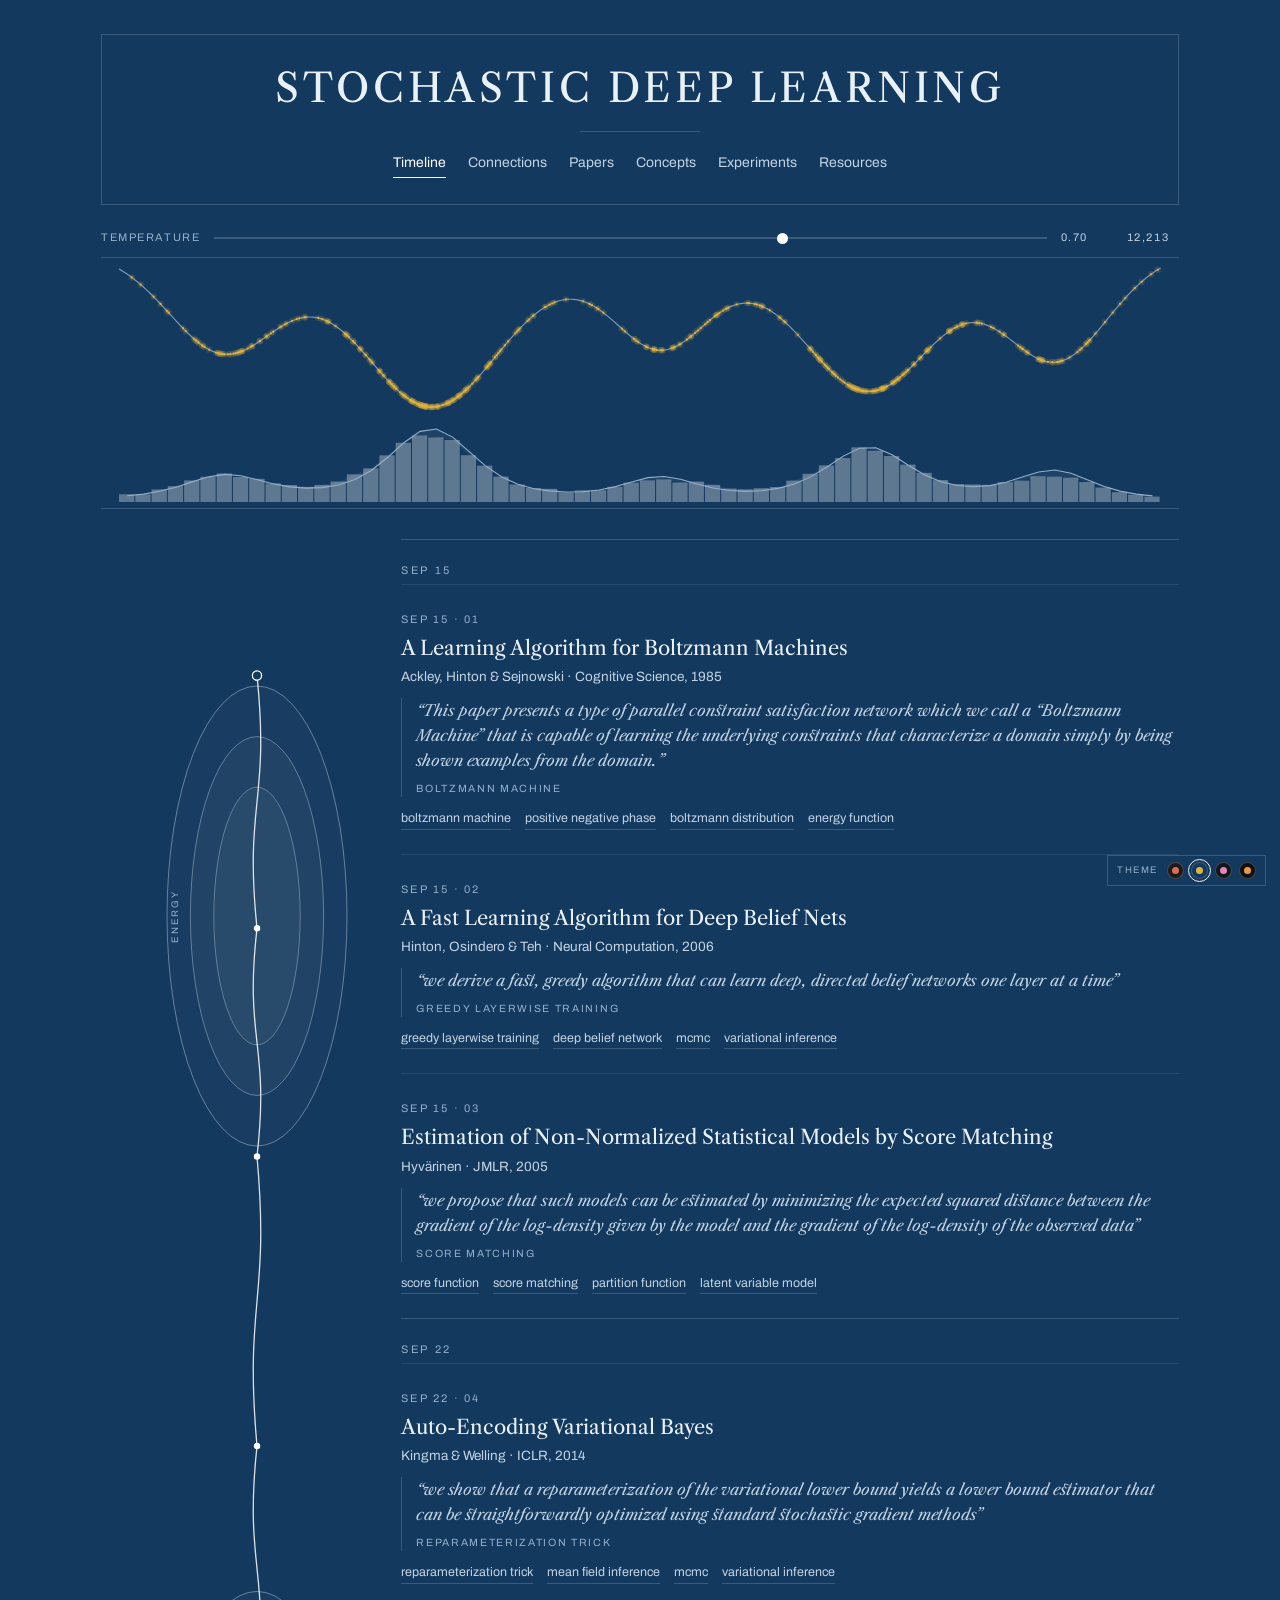
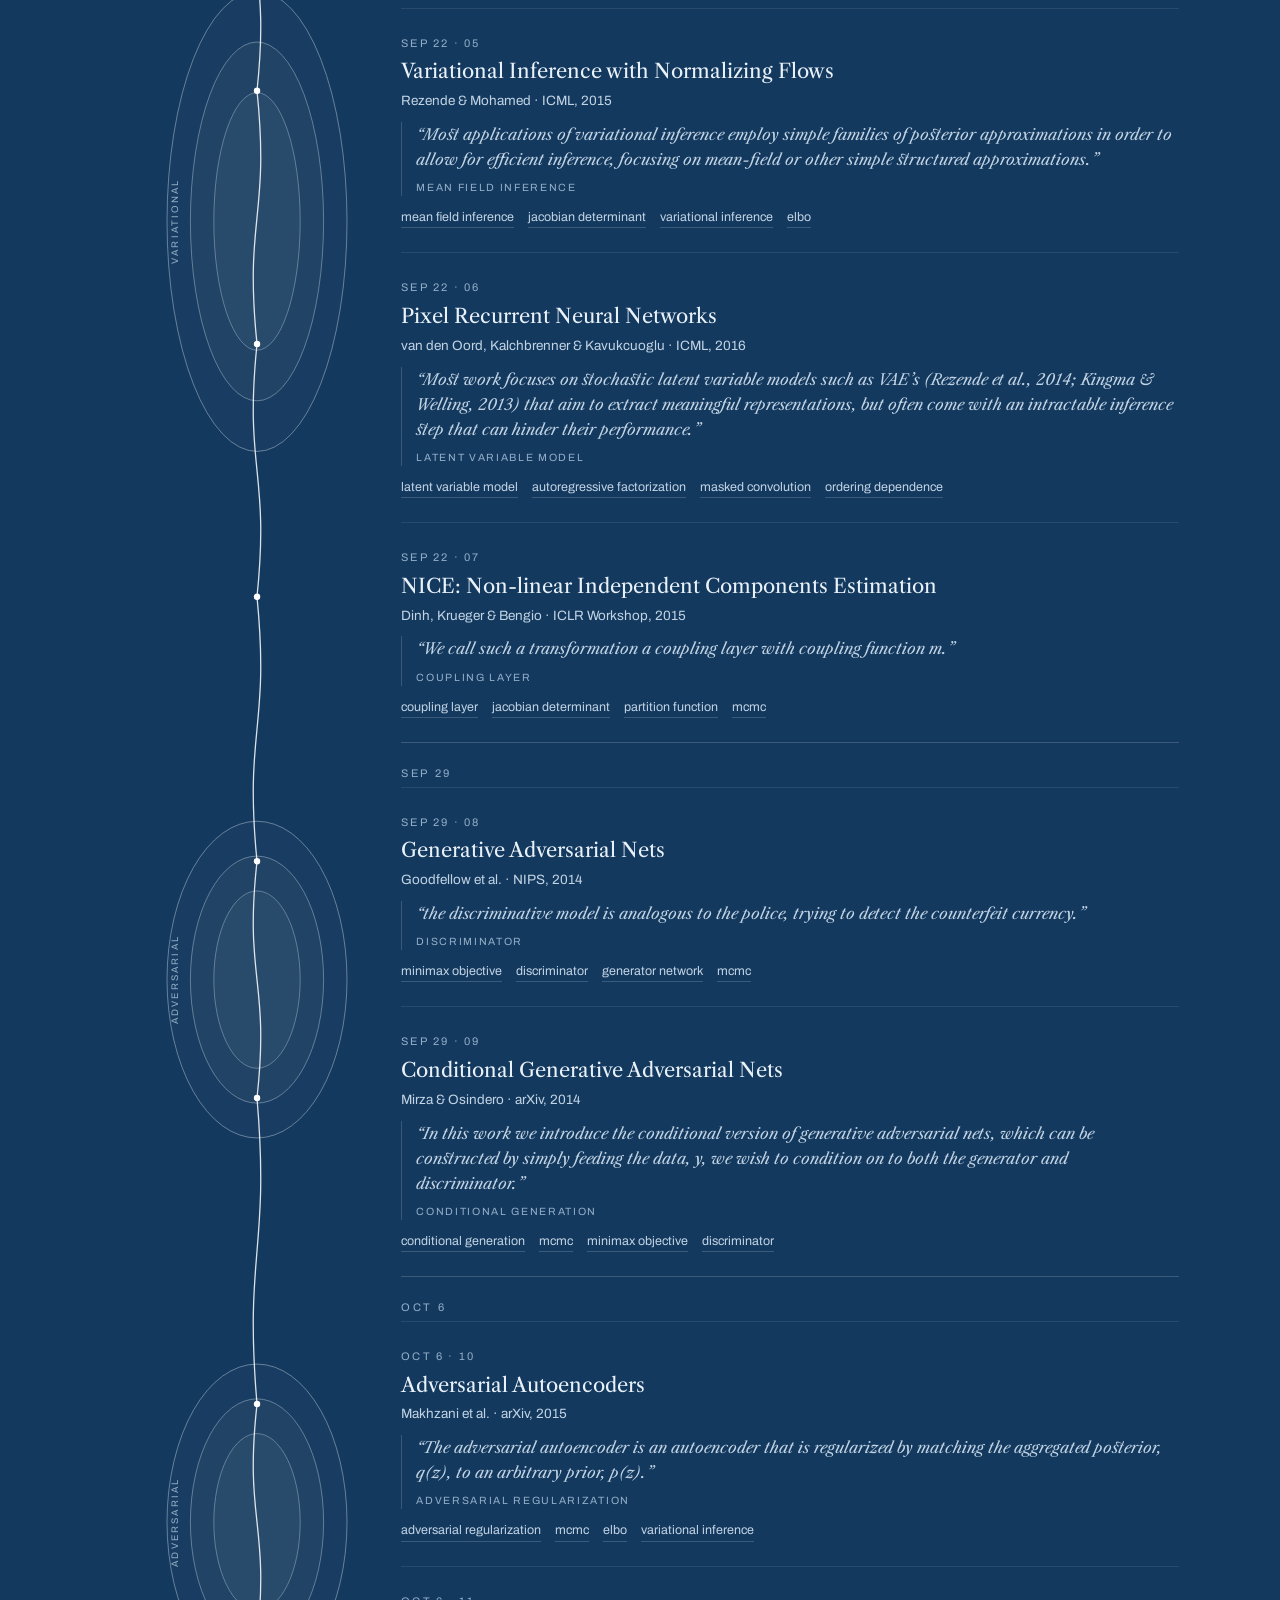
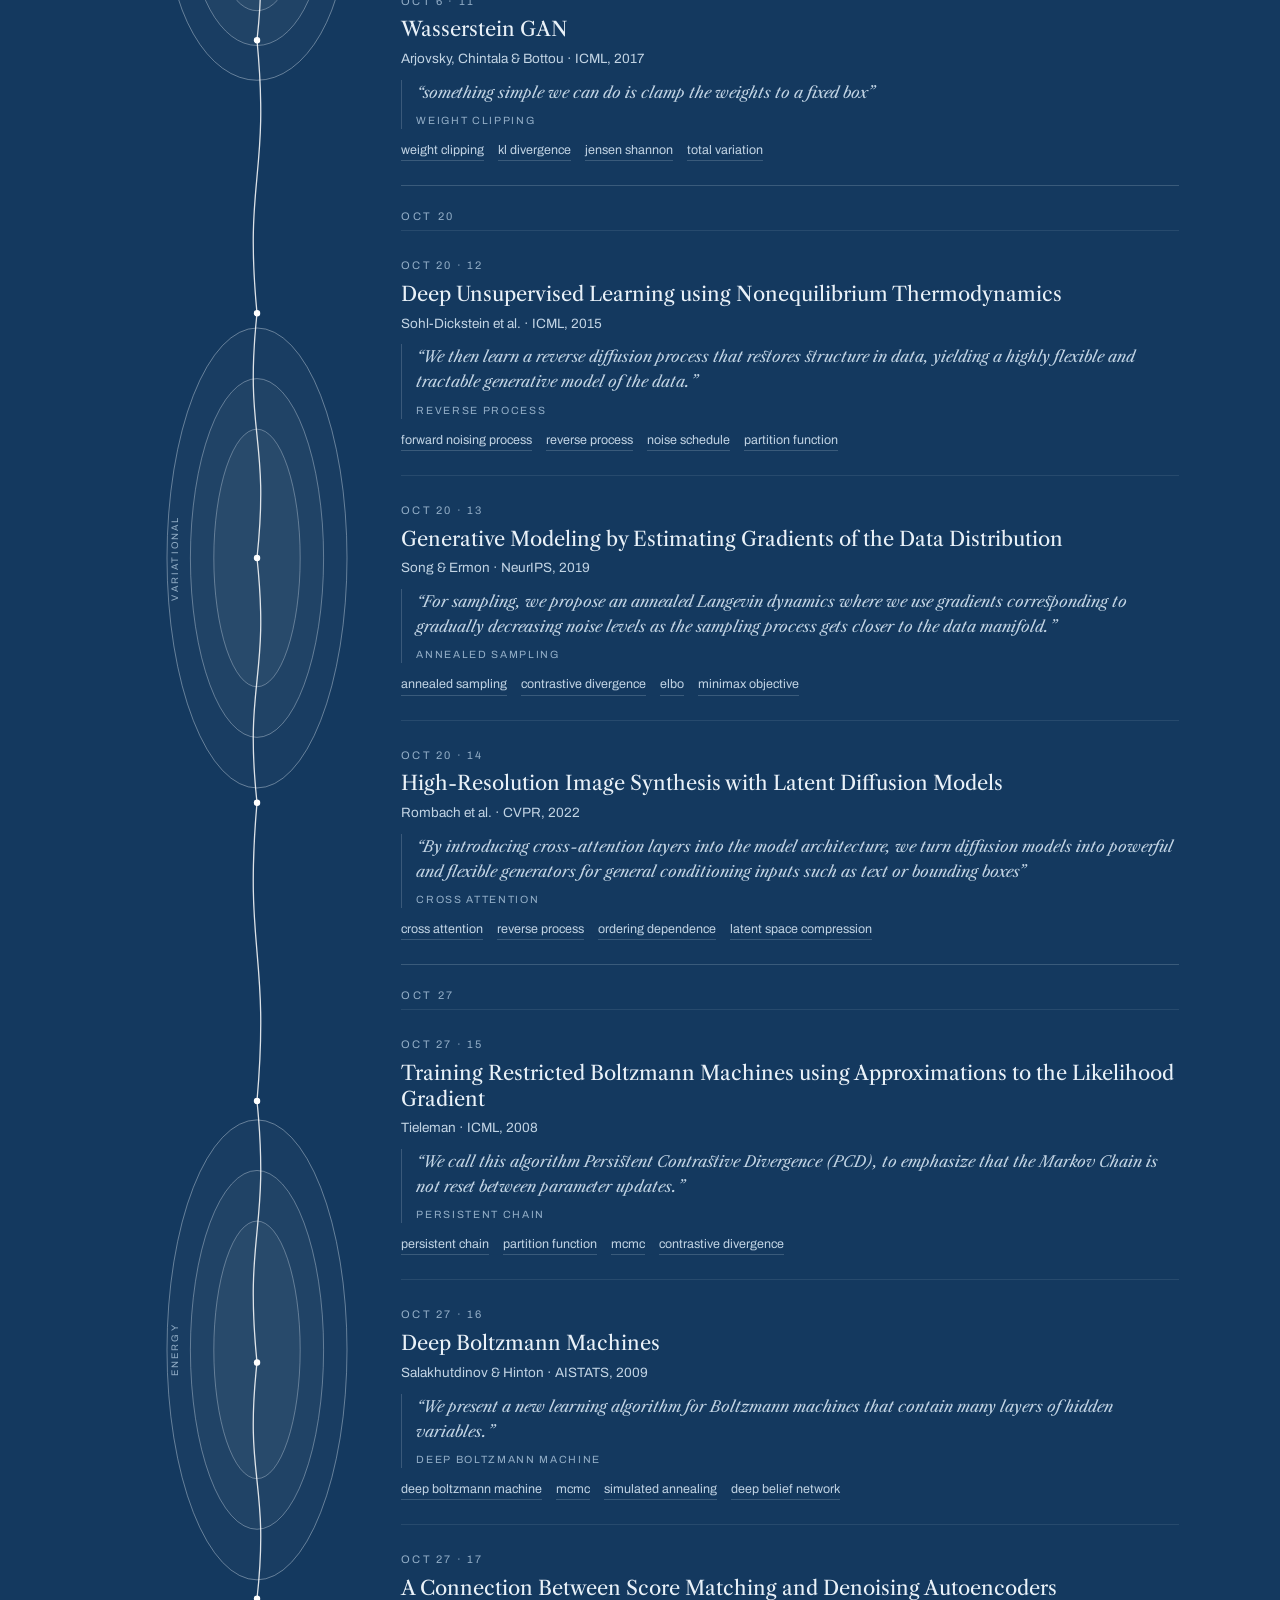
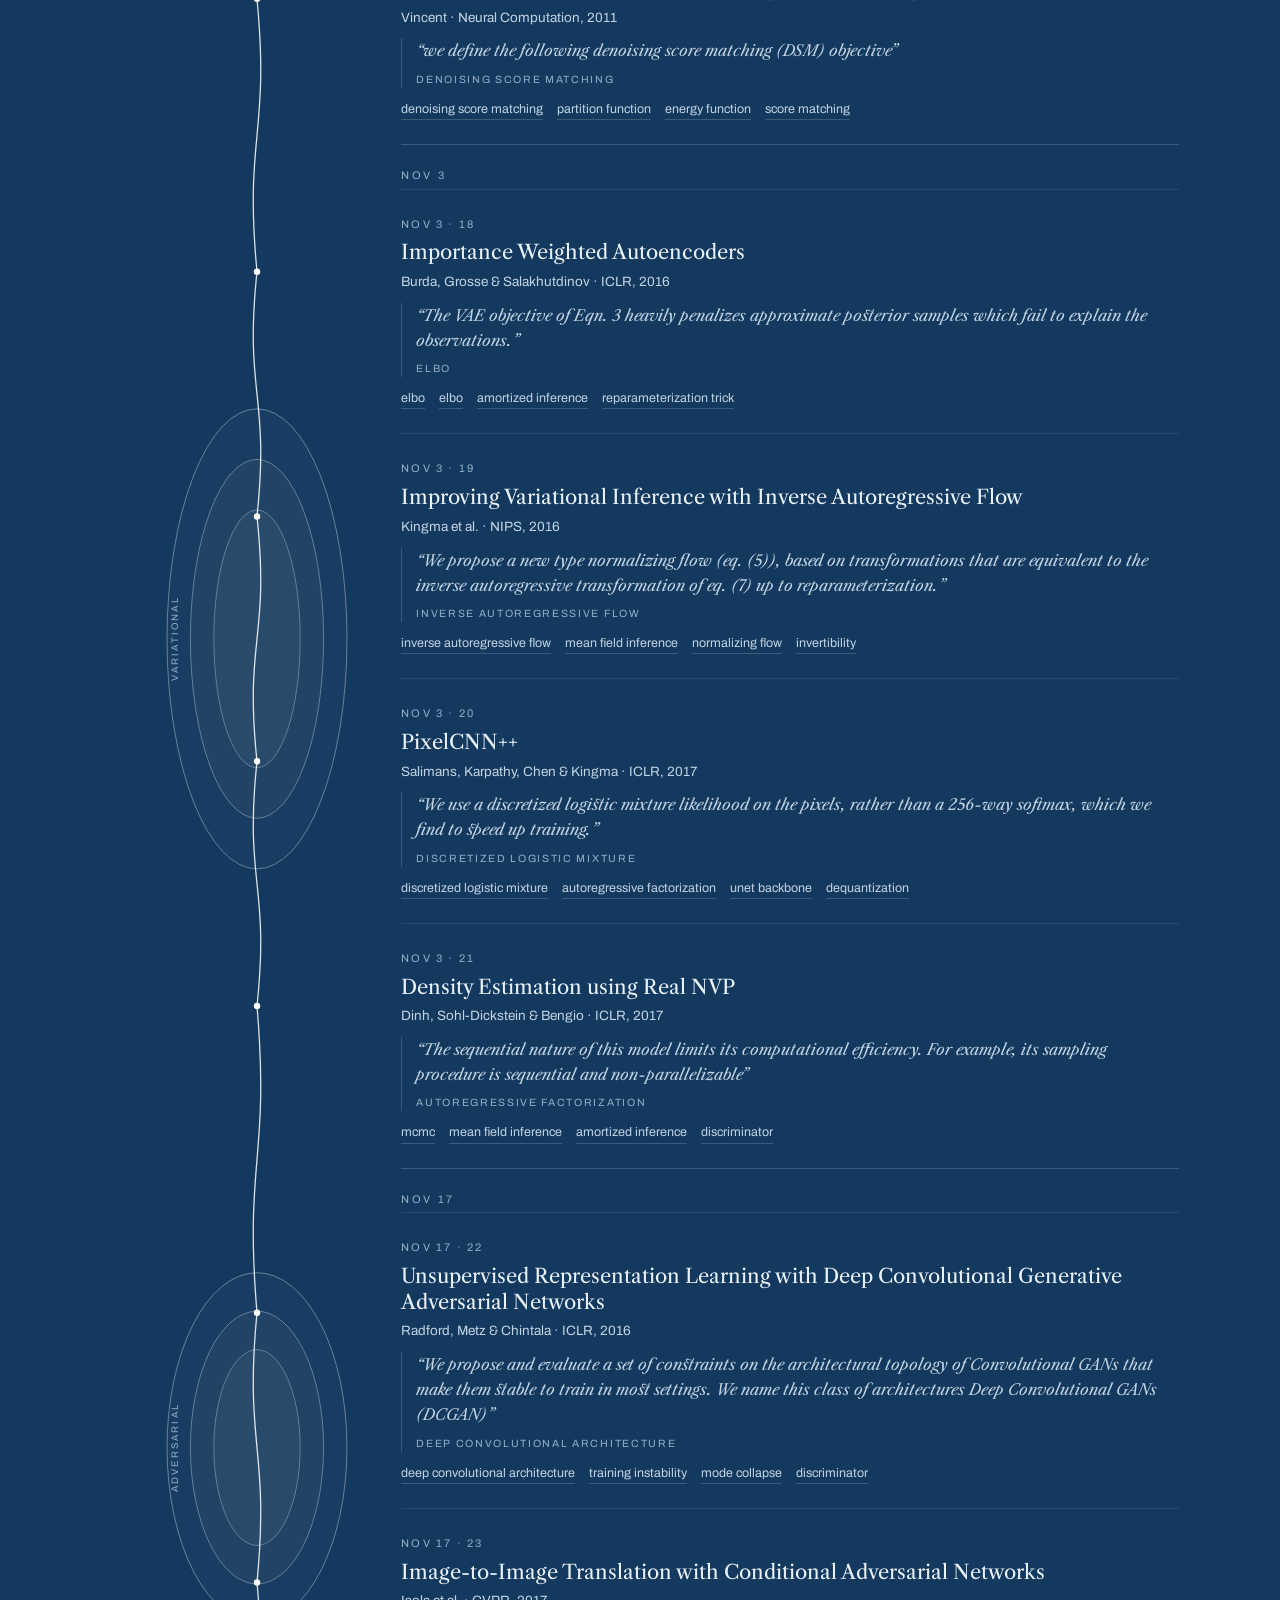
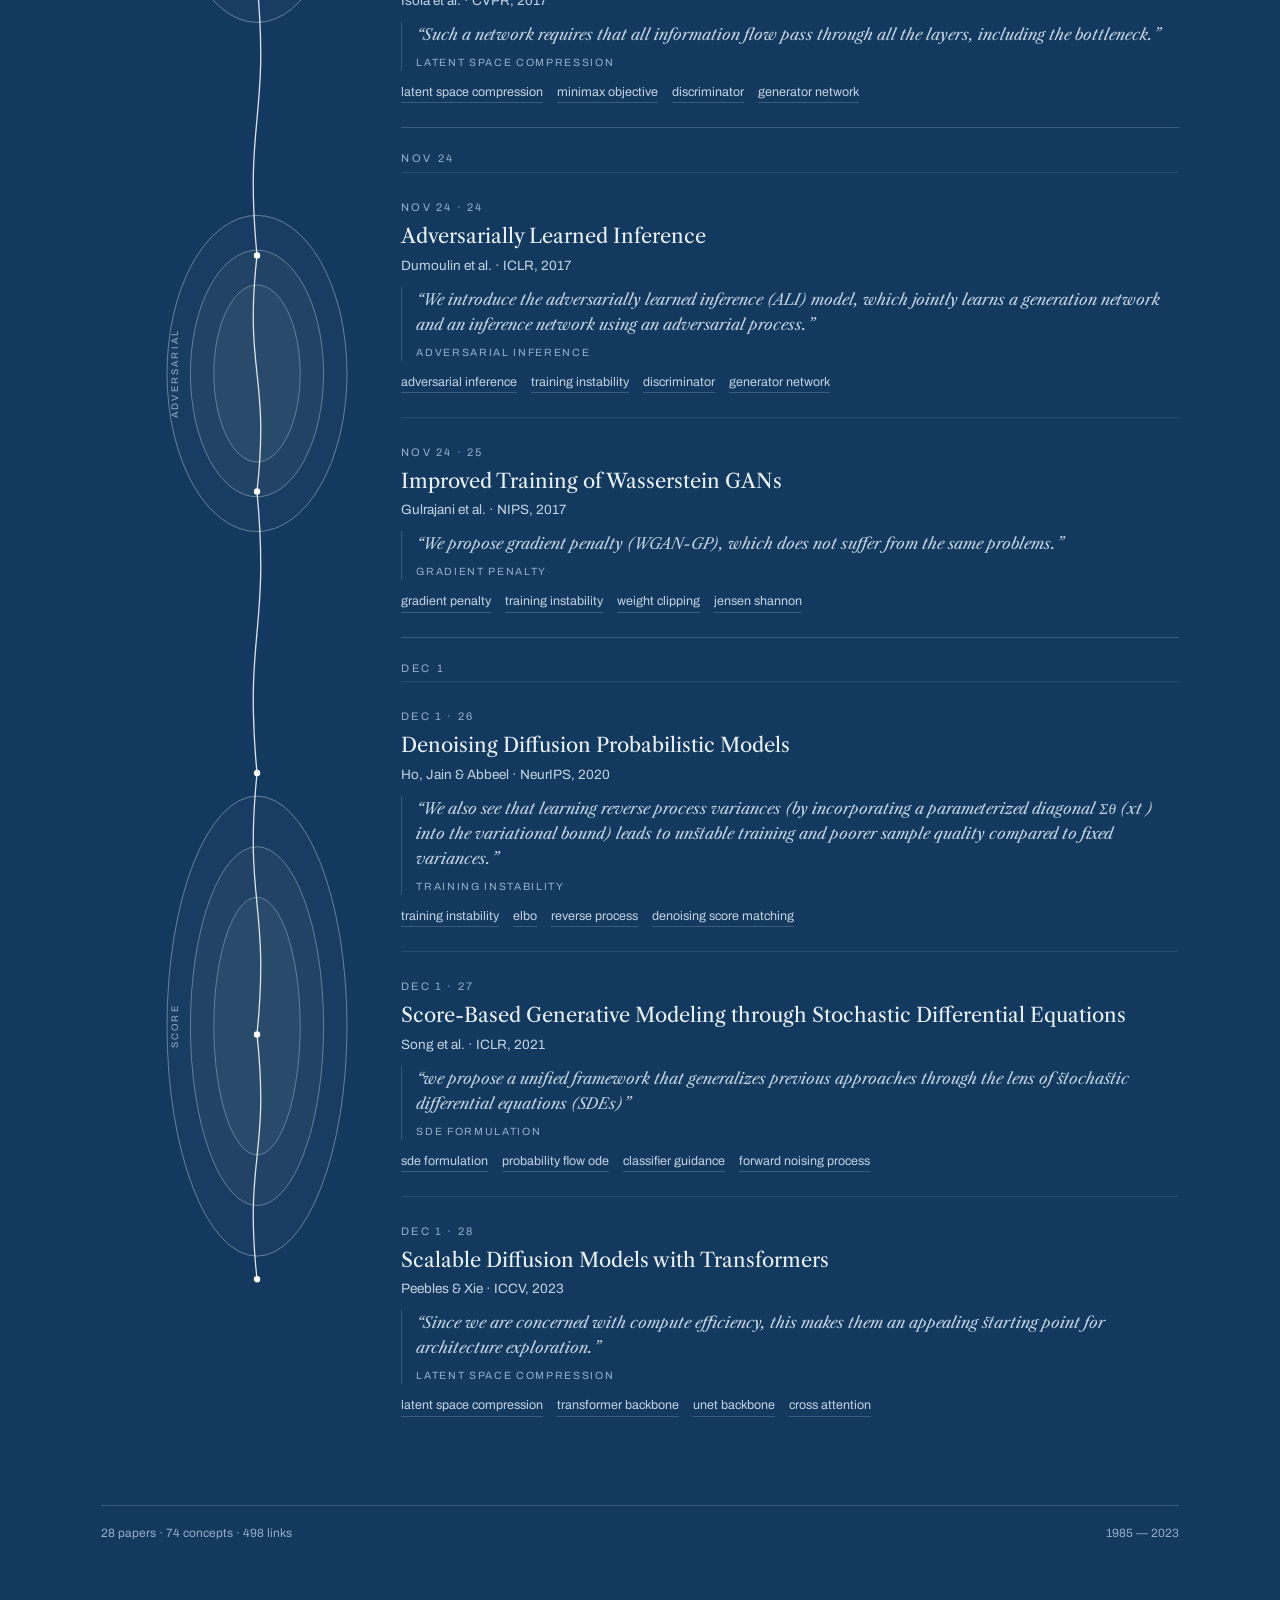
==== commit 6b40c829: "Give every relation in the rose its own line, and key them The neighbourhood said "squares are paper" ====
--- a/index.html
+++ b/index.html
@@ -8,7 +8,7 @@
 <link rel="preconnect" href="https://fonts.googleapis.com">
 <link rel="preconnect" href="https://fonts.gstatic.com" crossorigin>
 <link href="https://fonts.googleapis.com/css2?family=Libre+Caslon+Text:ital,wght@0,400;0,700;1,400&family=Archivo:wght@400;500&display=swap" rel="stylesheet">
-<link rel="stylesheet" href="assets/atlas.css?v=a00044e1">
+<link rel="stylesheet" href="assets/atlas.css?v=425e89f3">
 <script>
 window.MathJax={
   tex:{inlineMath:[["\\(","\\)"]],displayMath:[["\\[","\\]"]],processEscapes:true},
--- a/assets/atlas.css
+++ b/assets/atlas.css
@@ -299,12 +299,25 @@
 .egowrap{ border:1px solid var(--rule); margin-top:10px; background:var(--paper);
   overflow-x:auto; }
 svg.rose{ display:block; margin:0 auto; }
-svg.rose .sp{ fill:none; stroke:var(--route); stroke-width:1; opacity:.5; }
-svg.rose .sp.t-cites,svg.rose .sp.t-cited-by{ stroke:var(--etch); opacity:.75; }
-svg.rose .sp.t-cited-by{ stroke-dasharray:2 3; }
-svg.rose .sp.t-introduces{ stroke-width:2; opacity:.9; }
-svg.rose .sp.t-motivated-by{ stroke-dasharray:5 3; }
-svg.rose .sp.t-evaluates-with{ stroke-dasharray:1.5 3; }
+/* One line style per relation. Before this, extends, replaces, uses and
+   `relates` all fell through to the base rule and drew identically -- and uses
+   (134 edges) and extends (65) are the two commonest relations after citation,
+   so the rose was least legible exactly where it was busiest. Paper-to-paper
+   links stay --etch and paper-to-concept links stay --route, so the two halves
+   of the neighbourhood never have to be told apart by dash pattern alone.
+   The key under the rose is built from these same classes, so it cannot drift
+   from what is actually drawn. */
+svg.rose .sp{ fill:none; stroke:var(--route); stroke-width:1.3; opacity:.85; }
+svg.rose .sp.t-introduces{ stroke-width:2.4; opacity:.95; }
+svg.rose .sp.t-extends{ stroke-width:1.3; opacity:.85; }
+svg.rose .sp.t-replaces{ stroke-width:1.6; opacity:.9; stroke-dasharray:7 2.5 1 2.5; }
+svg.rose .sp.t-motivated-by{ stroke-width:1; opacity:.7; stroke-dasharray:5 3; }
+svg.rose .sp.t-uses{ stroke-width:1; opacity:.3; }
+svg.rose .sp.t-evaluates-with{ stroke-width:1; opacity:.5; stroke-dasharray:1.5 3; }
+svg.rose .sp.t-acknowledges-limitation{ stroke-width:1.8; opacity:.8; stroke-dasharray:1 3; }
+svg.rose .sp.t-relates{ stroke-width:1.4; opacity:.6; stroke-dasharray:3 3; }
+svg.rose .sp.t-cites{ stroke:var(--etch); stroke-width:1; opacity:.75; stroke-dasharray:none; }
+svg.rose .sp.t-cited-by{ stroke:var(--etch); stroke-width:1; opacity:.75; stroke-dasharray:4 2.5; }
 svg.rose .sp.hot{ opacity:1; stroke-width:2.2; }
 svg.rose.focused .sp.dim{ opacity:.12; }
 svg.rose .ch{ fill:none; stroke:var(--etch); stroke-width:.8; opacity:.25; }
@@ -321,6 +334,17 @@
 svg.rose .ri:hover .rl,svg.rose .ri:focus-visible .rl,
 svg.rose .ri.hl .rl{ fill:var(--route); }
 
+/* ---- the rose's key ----
+   Each swatch is a real `svg.rose` carrying the same class as the spoke it
+   stands for, so the key is drawn by the stylesheet that draws the picture.
+   It lists only the relations this paper's rose actually contains. */
+.rosekey{ display:flex; flex-wrap:wrap; gap:5px 15px; margin-top:8px; align-items:center; }
+.rosekey .k{ display:inline-flex; align-items:center; gap:6px; }
+.rosekey .k svg{ display:block; flex:none; overflow:visible; }
+.rosekey .k b{ font-family:var(--sans); font-size:10.5px; font-weight:400;
+  letter-spacing:.11em; text-transform:uppercase; color:var(--ink-faint); white-space:nowrap; }
+.rosekey svg.rose .ch{ opacity:.55; stroke-width:1.1; }
+
 /* restored bipartite view, now carrying intra-column arcs */
 svg.bip2{ display:block; width:100%; min-width:640px; height:auto; }
 svg.bip2 .bhead{ font-family:var(--sans); font-size:10.5px; letter-spacing:.18em;
@@ -336,41 +360,6 @@
 svg.bip2 .bn.sel .bdot{ opacity:1; r:5; }
 svg.bip2 .bn.near .blab{ fill:var(--ink); }
 svg.bip2 .bn.far{ opacity:.24; }
-/* ---- visit trail ----
-   Nodes you have already been to, glowing behind you. --trail is set per node
-   in network.js: 1 for the one you just left, decaying exponentially back
-   through the last few. Placed after every .sel / .near / .far rule above so
-   the cascade is plain rather than a specificity argument.
-
-   The glow is --ink, deliberately NOT --spark: gold already means "this paper
-   cites that one" on the arcs, and an ink that means two things means neither.
-   The trail is not a relation in the corpus at all -- it is a record of the
-   reader's own movement -- so it takes the neutral text ink and is told apart
-   from the selected node by form instead: a halo around it, never a fill. */
-svg.chart .pn.trail,svg.chart .cn.trail,
-svg.bip2 .bn.trail,svg.mx .ml.trail{
-  filter:drop-shadow(0 0 calc(1.5px + 6.5px * var(--trail,0)) var(--ink));
-}
-/* Isolating dims everything unrelated. A trail node has to climb back out of
-   that, or the trail is invisible exactly when it is most useful. */
-svg.chart .pn.trail.far,svg.chart .cn.trail.far{ opacity:calc(.16 + .72 * var(--trail,0)); }
-svg.bip2 .bn.trail.far{ opacity:calc(.24 + .64 * var(--trail,0)); }
-svg.mx.focused .ml.trail.far{ opacity:calc(.3 + .6 * var(--trail,0)); }
-
-/* the mark itself, so the glow has something solid at its centre */
-svg.chart .pn.trail .mk{ stroke:var(--ink); }
-svg.chart .cn.trail .dot{ opacity:1; stroke:var(--ink); stroke-width:2.5; }
-svg.bip2 .bn.trail .bdot{ opacity:1; fill:var(--ink); }
-svg.chart .pn.trail .pl,svg.chart .cn.trail .cl,
-svg.bip2 .bn.trail .blab,svg.mx .ml.trail .mt{ fill:var(--ink-soft); }
-
-/* The glow fades in rather than snapping, which is what makes it read as a
-   trail rather than as a second selection. Line 172 turns this off wholesale
-   under prefers-reduced-motion; the glow itself stays, only the easing goes. */
-svg.chart .pn,svg.chart .cn,svg.bip2 .bn,svg.mx .ml{
-  transition:filter .45s ease-out,opacity .45s ease-out;
-}
-
 svg.bip2 .bw{ fill:none; stroke:var(--route); stroke-width:1; opacity:.55; }
 svg.bip2 .bw.t-cites{ stroke:var(--ink-faint); opacity:.75; stroke-width:1.1; }
 svg.bip2 .bw.t-relates{ stroke-width:1.5; opacity:.85; }
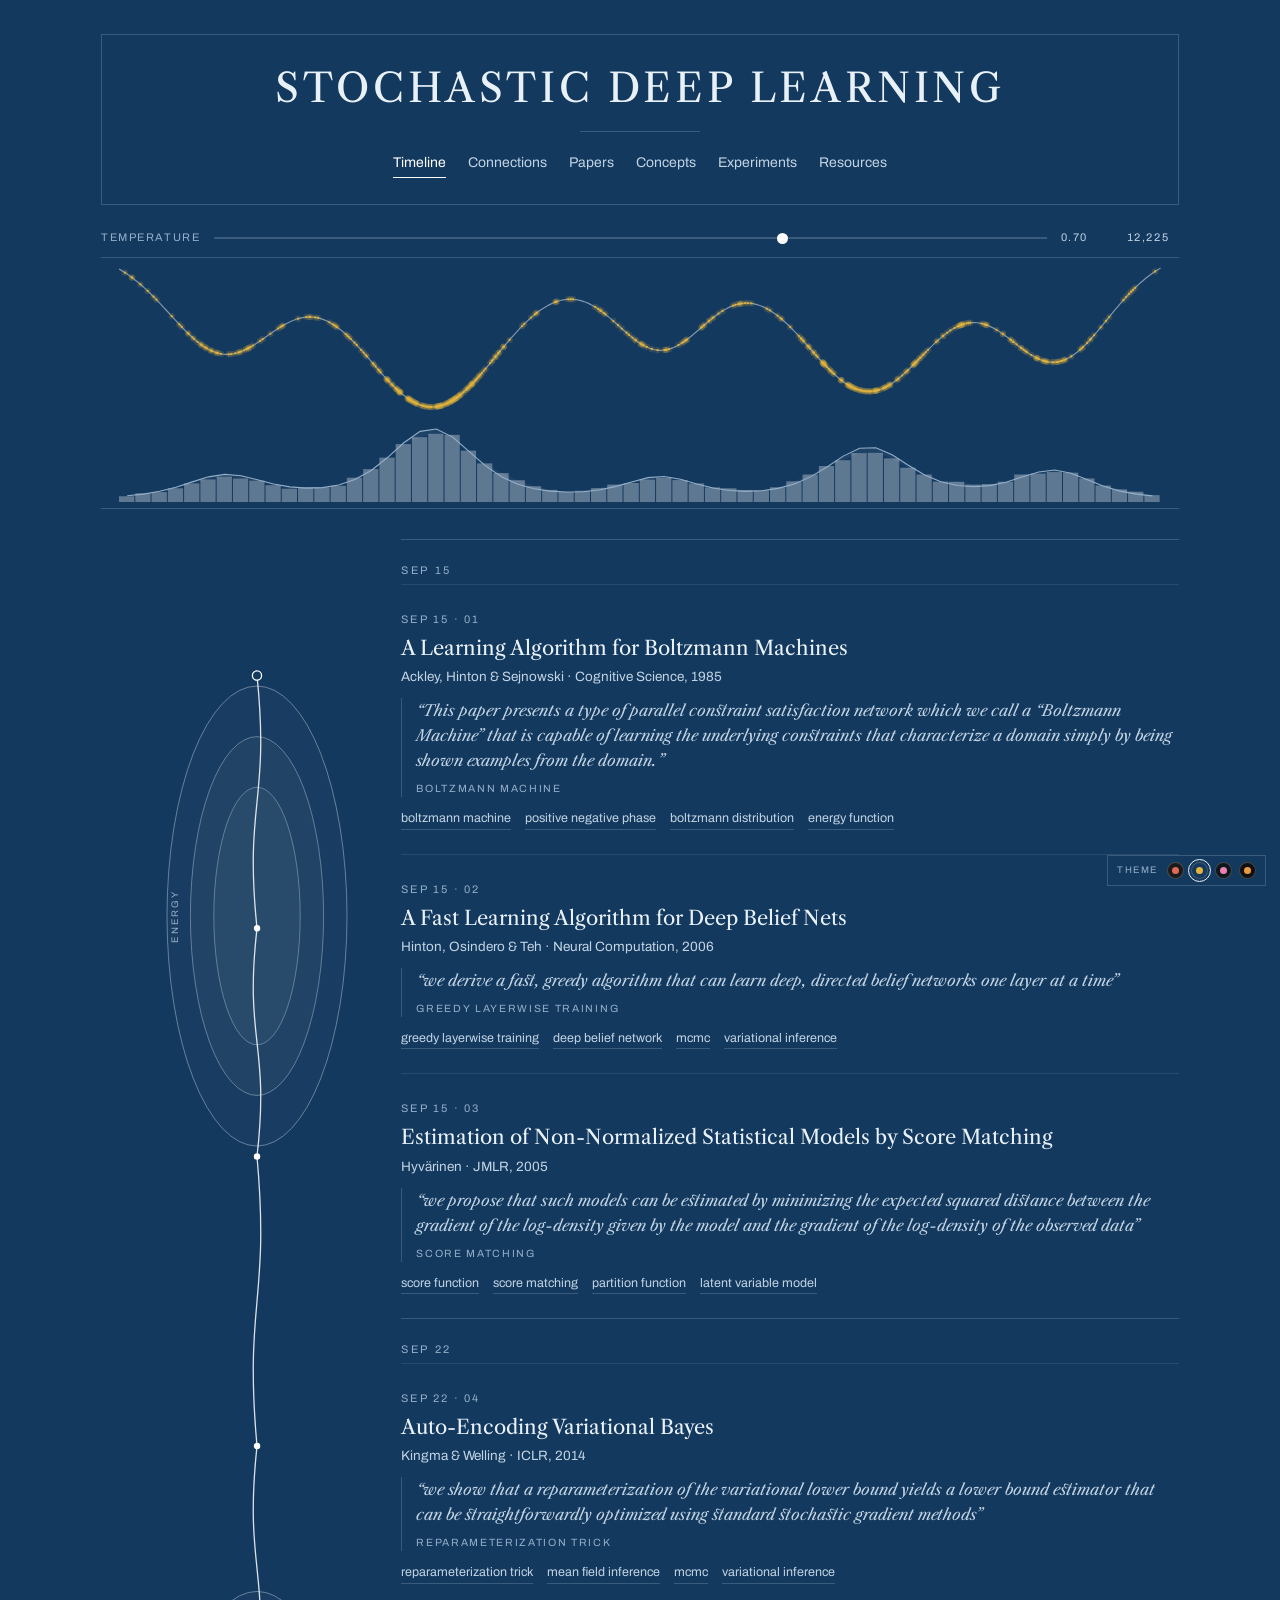
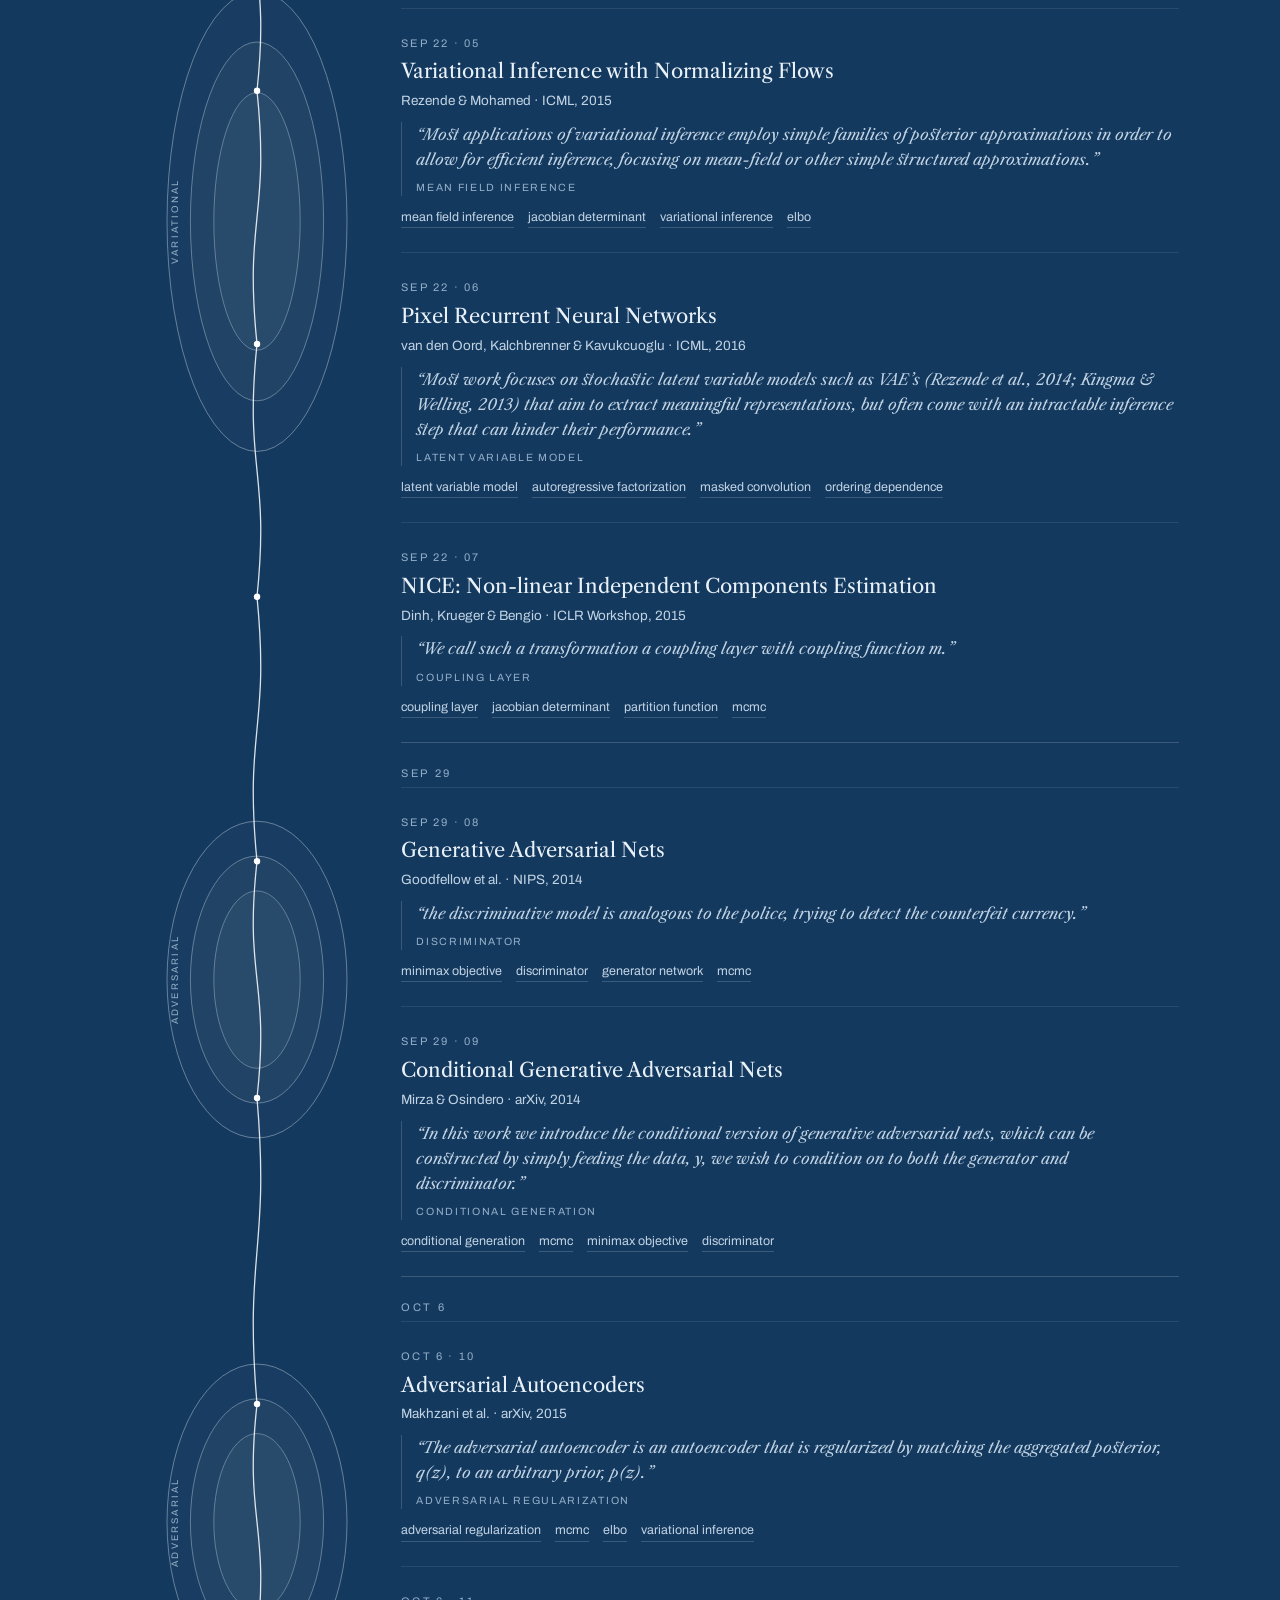
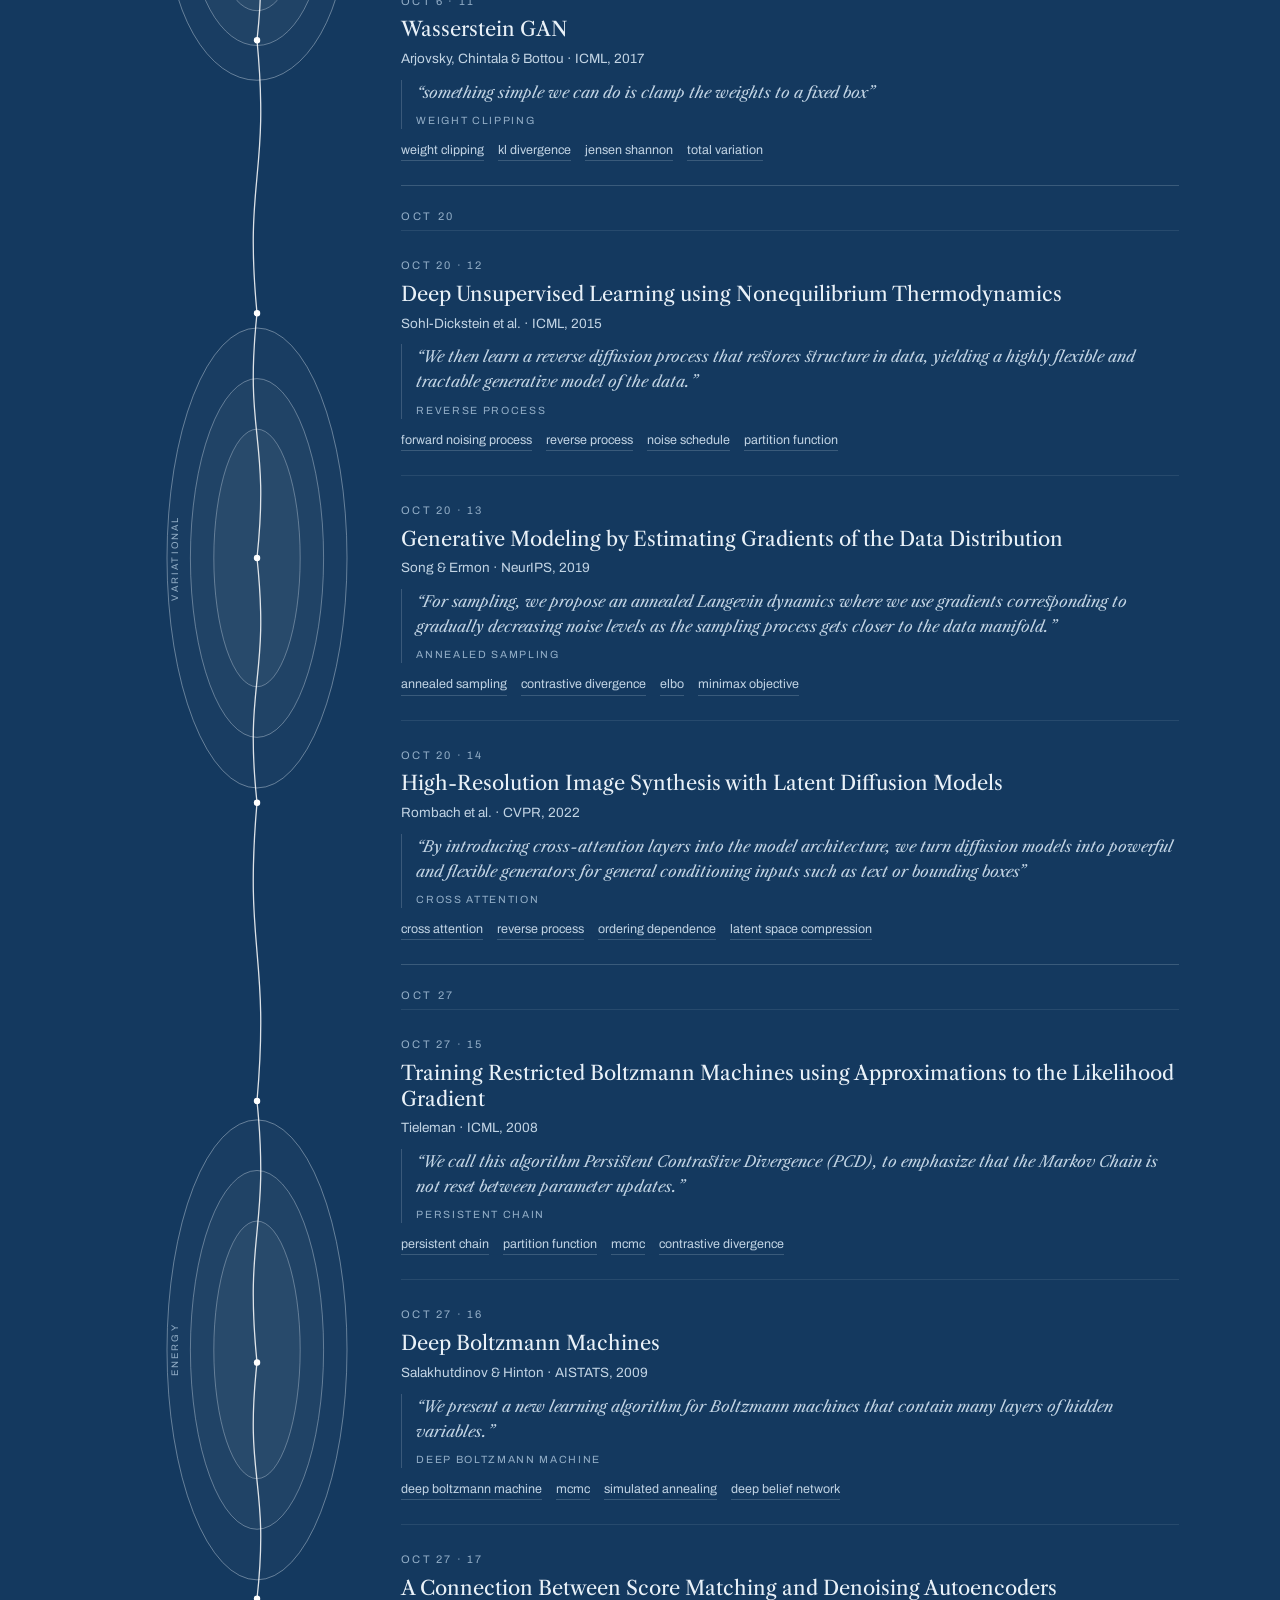
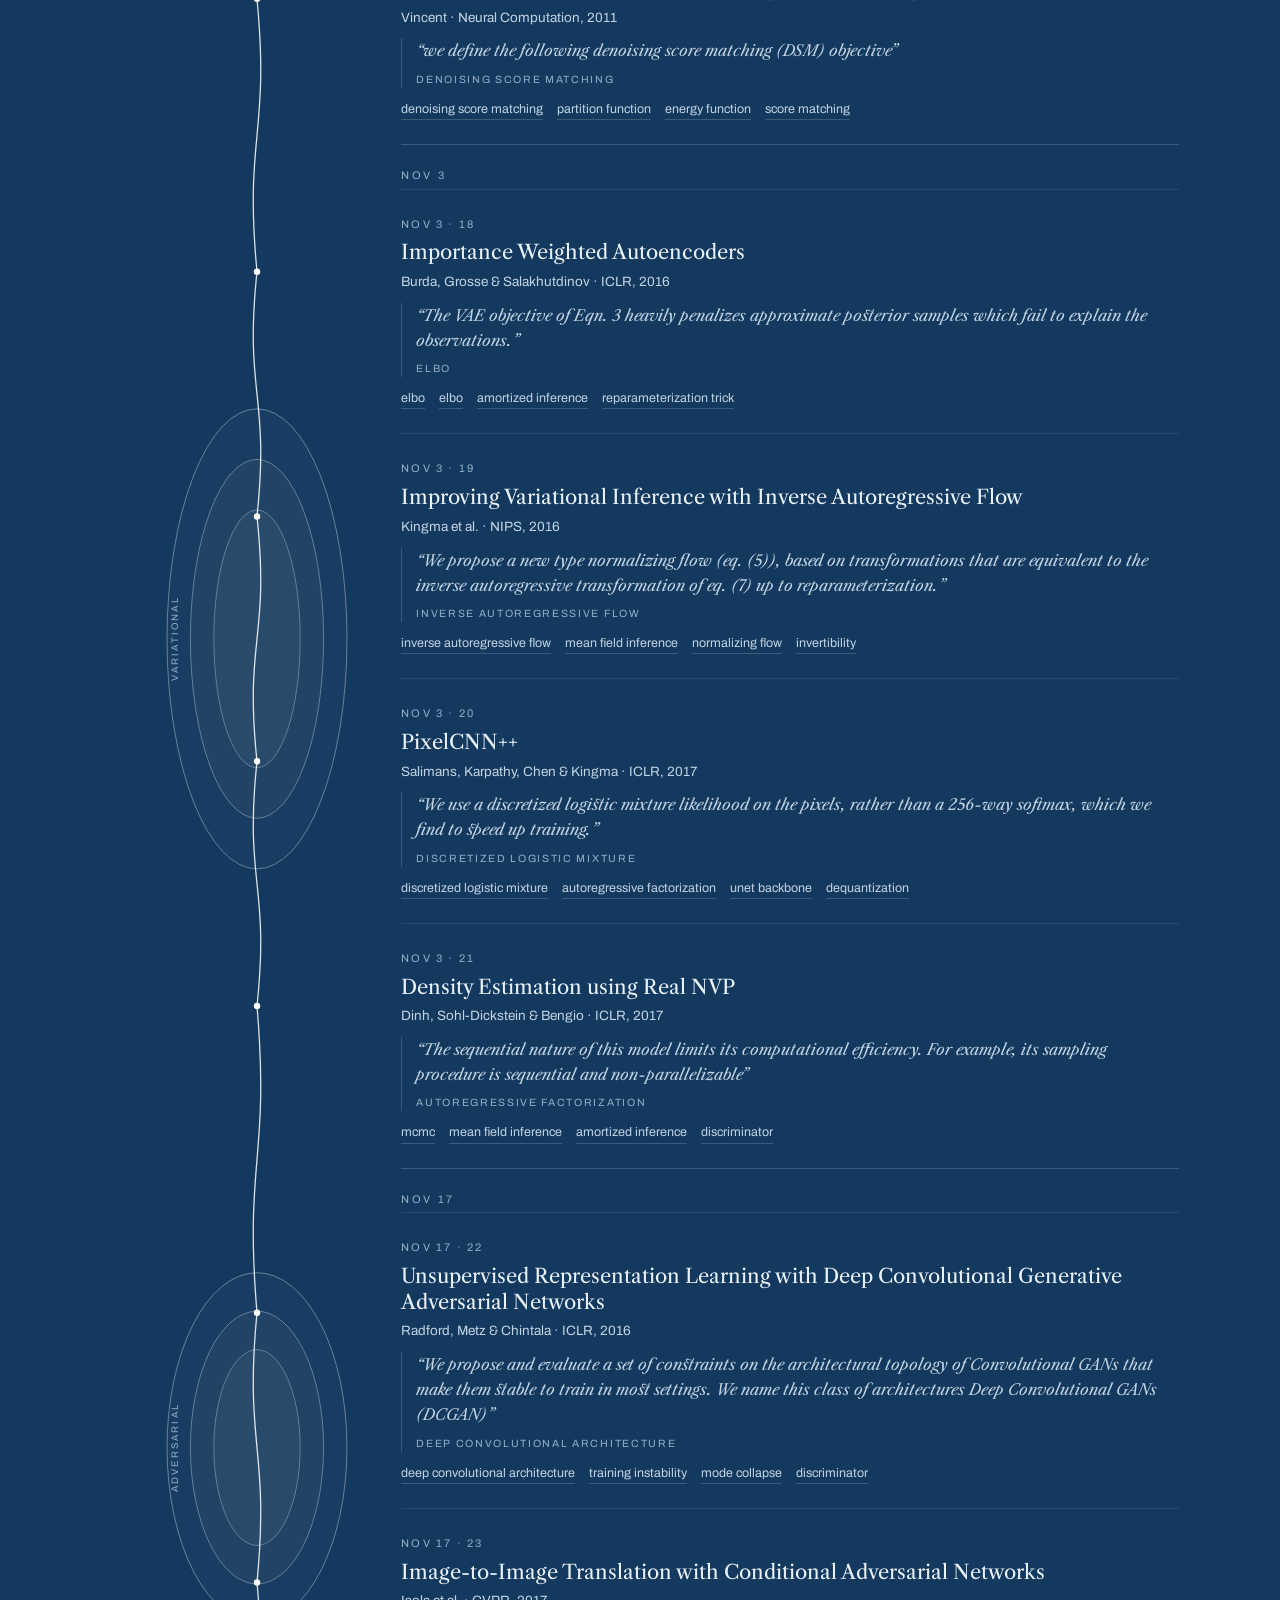
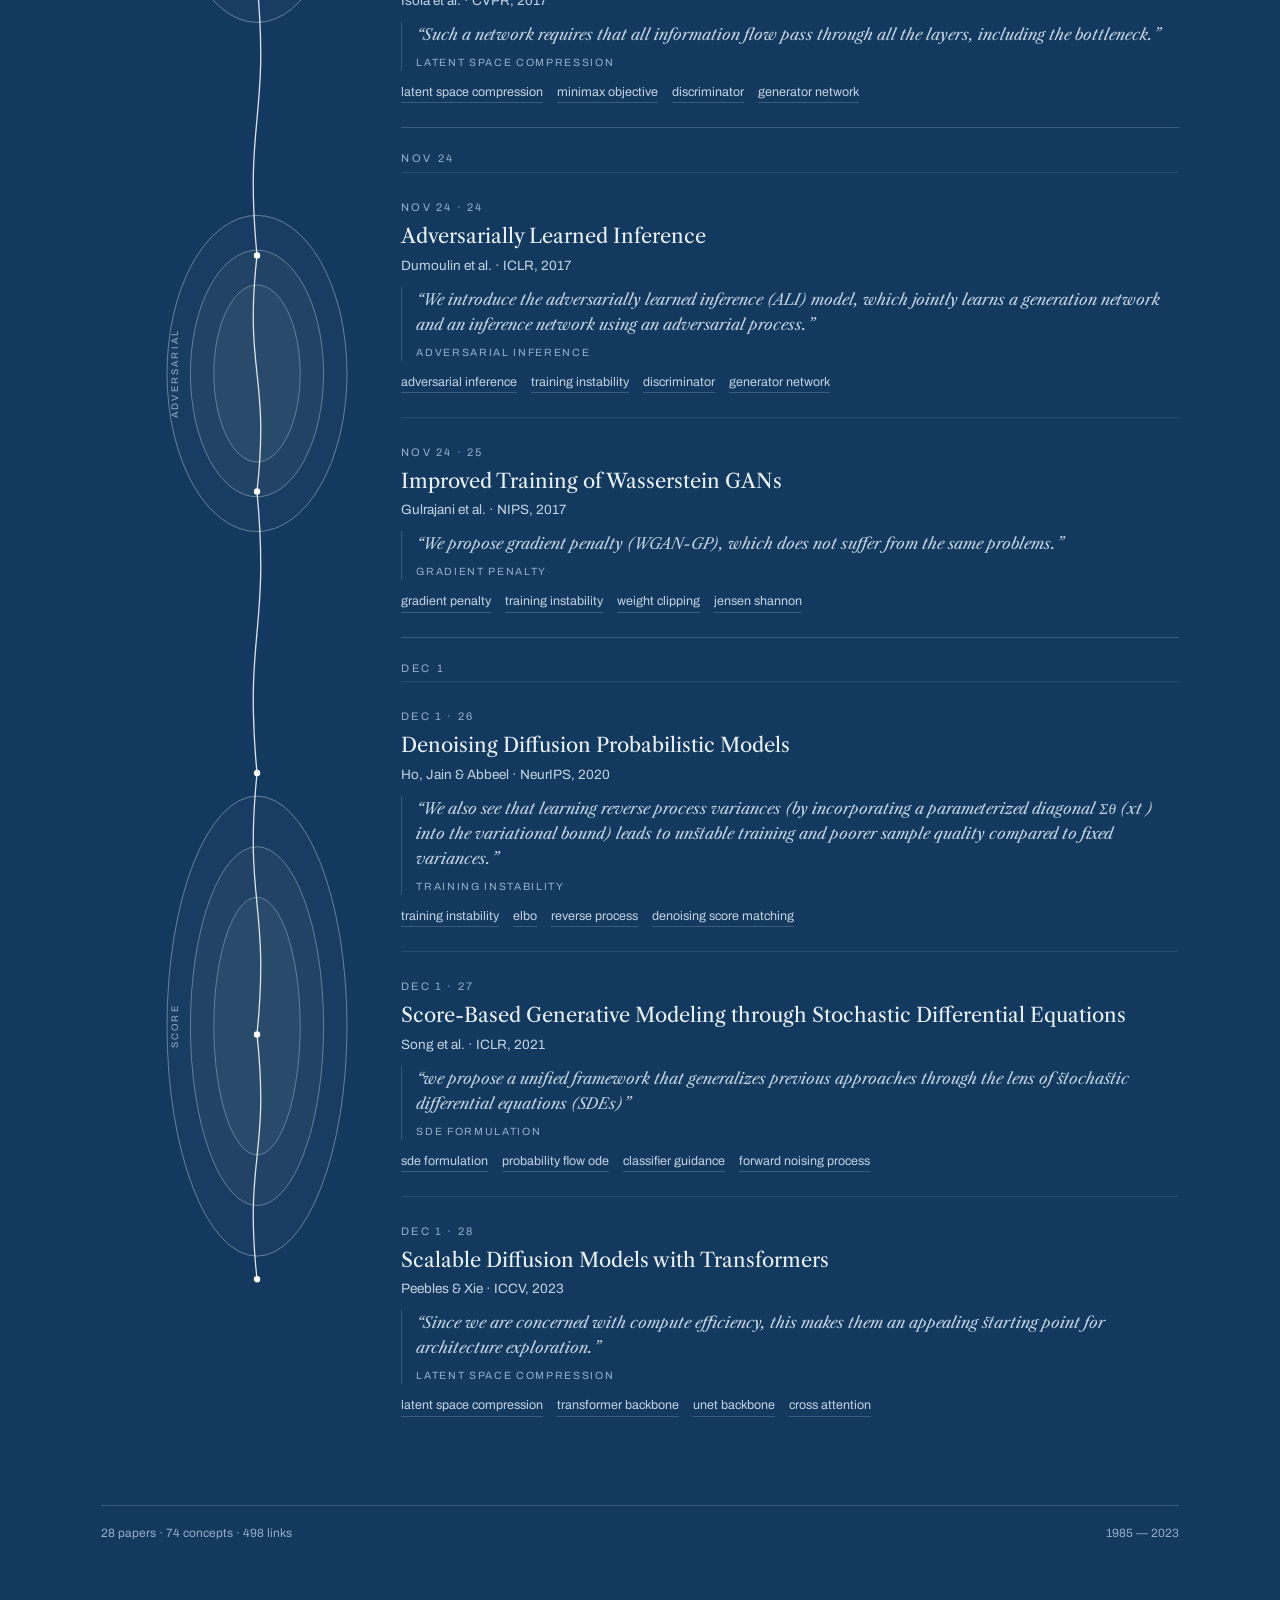
==== commit 55bbb056: "Group the talks by the occasion they were given at Resources gains a second view. By paper stays the" ====
--- a/index.html
+++ b/index.html
@@ -8,7 +8,7 @@
 <link rel="preconnect" href="https://fonts.googleapis.com">
 <link rel="preconnect" href="https://fonts.gstatic.com" crossorigin>
 <link href="https://fonts.googleapis.com/css2?family=Libre+Caslon+Text:ital,wght@0,400;0,700;1,400&family=Archivo:wght@400;500&display=swap" rel="stylesheet">
-<link rel="stylesheet" href="assets/atlas.css?v=425e89f3">
+<link rel="stylesheet" href="assets/atlas.css?v=f9d5a7dc">
 <script>
 window.MathJax={
   tex:{inlineMath:[["\\(","\\)"]],displayMath:[["\\[","\\]"]],processEscapes:true},
@@ -20,8 +20,8 @@
 <script src="assets/vendor/tex-svg-full.js?v=b5ddbe0e" id="MathJax-script" async></script>
 </head>
 <body><div class="plate" id="app"></div>
-<script src="assets/data.js?v=3d734279"></script>
-<script src="assets/atlas.js?v=3c6f5e39"></script>
+<script src="assets/data.js?v=584690e6"></script>
+<script src="assets/atlas.js?v=e7443634"></script>
 <script src="assets/profile.js?v=bf8e5c6f"></script>
 <script src="assets/timeline.js?v=e0ed4c23"></script>
 </body></html>
--- a/assets/atlas.css
+++ b/assets/atlas.css
@@ -153,6 +153,31 @@
 .res .rv{ font-family:var(--sans); font-size:13px; color:var(--ink-faint);
   margin-top:3px; line-height:1.5; }
 .res .prov{ margin-top:7px; letter-spacing:.11em; line-height:1.6; }
+.head .grp{ margin-top:14px; display:flex; gap:8px; flex-wrap:wrap; }
+/* an event: the occasion, then its talks in the order they were given */
+.evt{ padding-top:4px; }
+.evt + .evt{ margin-top:34px; }
+.evt h3{ font-size:23px; line-height:1.24; margin-top:6px; font-weight:400; }
+.evt .evwhen{ font-family:var(--sans); font-size:12.5px; letter-spacing:.04em;
+  color:var(--ink-faint); margin-top:6px; margin-bottom:4px; }
+/* one talk inside an event: its slot in the day, then the talk */
+.etalk{ display:grid; grid-template-columns:5.5rem minmax(0,1fr); gap:0 14px;
+  padding:13px 0; border-bottom:1px solid var(--rule-soft); align-items:baseline; }
+.etalk .eslot{ font-family:var(--sans); font-size:11px; letter-spacing:.13em;
+  text-transform:uppercase; color:var(--ink-faint); white-space:nowrap; }
+.etalk .et{ font-size:16.5px; line-height:1.34; }
+.etalk .et a{ text-decoration:none; border-bottom:1px solid var(--rule); }
+.etalk .et a:hover{ color:var(--route); border-color:var(--route); }
+.etalk .ew{ font-family:var(--sans); font-size:13px; color:var(--ink-soft);
+  margin-top:5px; line-height:1.45; }
+.etalk .epaper{ font-family:var(--sans); font-size:11px; letter-spacing:.13em;
+  text-transform:uppercase; color:var(--spark); margin-top:6px; line-height:1.5; }
+.etalk .epaper a{ color:inherit; text-decoration:none;
+  border-bottom:1px solid var(--rule-soft); }
+@media (max-width:560px){
+  .etalk{ grid-template-columns:1fr; gap:0; }
+  .etalk .eslot{ margin-bottom:5px; }
+}
 .tbl{ width:100%; border-collapse:collapse; font-family:var(--sans); font-size:13.5px; }
 .tbl th{ text-align:left; font-weight:400; color:var(--ink-faint); font-size:11px;
   letter-spacing:.16em; text-transform:uppercase; padding:8px 10px 8px 0; border-bottom:1px solid var(--rule); }
@@ -299,25 +324,12 @@
 .egowrap{ border:1px solid var(--rule); margin-top:10px; background:var(--paper);
   overflow-x:auto; }
 svg.rose{ display:block; margin:0 auto; }
-/* One line style per relation. Before this, extends, replaces, uses and
-   `relates` all fell through to the base rule and drew identically -- and uses
-   (134 edges) and extends (65) are the two commonest relations after citation,
-   so the rose was least legible exactly where it was busiest. Paper-to-paper
-   links stay --etch and paper-to-concept links stay --route, so the two halves
-   of the neighbourhood never have to be told apart by dash pattern alone.
-   The key under the rose is built from these same classes, so it cannot drift
-   from what is actually drawn. */
-svg.rose .sp{ fill:none; stroke:var(--route); stroke-width:1.3; opacity:.85; }
-svg.rose .sp.t-introduces{ stroke-width:2.4; opacity:.95; }
-svg.rose .sp.t-extends{ stroke-width:1.3; opacity:.85; }
-svg.rose .sp.t-replaces{ stroke-width:1.6; opacity:.9; stroke-dasharray:7 2.5 1 2.5; }
-svg.rose .sp.t-motivated-by{ stroke-width:1; opacity:.7; stroke-dasharray:5 3; }
-svg.rose .sp.t-uses{ stroke-width:1; opacity:.3; }
-svg.rose .sp.t-evaluates-with{ stroke-width:1; opacity:.5; stroke-dasharray:1.5 3; }
-svg.rose .sp.t-acknowledges-limitation{ stroke-width:1.8; opacity:.8; stroke-dasharray:1 3; }
-svg.rose .sp.t-relates{ stroke-width:1.4; opacity:.6; stroke-dasharray:3 3; }
-svg.rose .sp.t-cites{ stroke:var(--etch); stroke-width:1; opacity:.75; stroke-dasharray:none; }
-svg.rose .sp.t-cited-by{ stroke:var(--etch); stroke-width:1; opacity:.75; stroke-dasharray:4 2.5; }
+svg.rose .sp{ fill:none; stroke:var(--route); stroke-width:1; opacity:.5; }
+svg.rose .sp.t-cites,svg.rose .sp.t-cited-by{ stroke:var(--etch); opacity:.75; }
+svg.rose .sp.t-cited-by{ stroke-dasharray:2 3; }
+svg.rose .sp.t-introduces{ stroke-width:2; opacity:.9; }
+svg.rose .sp.t-motivated-by{ stroke-dasharray:5 3; }
+svg.rose .sp.t-evaluates-with{ stroke-dasharray:1.5 3; }
 svg.rose .sp.hot{ opacity:1; stroke-width:2.2; }
 svg.rose.focused .sp.dim{ opacity:.12; }
 svg.rose .ch{ fill:none; stroke:var(--etch); stroke-width:.8; opacity:.25; }
@@ -333,17 +345,6 @@
 svg.rose .rl{ font-family:var(--sans); font-size:11px; fill:var(--ink-soft); }
 svg.rose .ri:hover .rl,svg.rose .ri:focus-visible .rl,
 svg.rose .ri.hl .rl{ fill:var(--route); }
-
-/* ---- the rose's key ----
-   Each swatch is a real `svg.rose` carrying the same class as the spoke it
-   stands for, so the key is drawn by the stylesheet that draws the picture.
-   It lists only the relations this paper's rose actually contains. */
-.rosekey{ display:flex; flex-wrap:wrap; gap:5px 15px; margin-top:8px; align-items:center; }
-.rosekey .k{ display:inline-flex; align-items:center; gap:6px; }
-.rosekey .k svg{ display:block; flex:none; overflow:visible; }
-.rosekey .k b{ font-family:var(--sans); font-size:10.5px; font-weight:400;
-  letter-spacing:.11em; text-transform:uppercase; color:var(--ink-faint); white-space:nowrap; }
-.rosekey svg.rose .ch{ opacity:.55; stroke-width:1.1; }
 
 /* restored bipartite view, now carrying intra-column arcs */
 svg.bip2{ display:block; width:100%; min-width:640px; height:auto; }
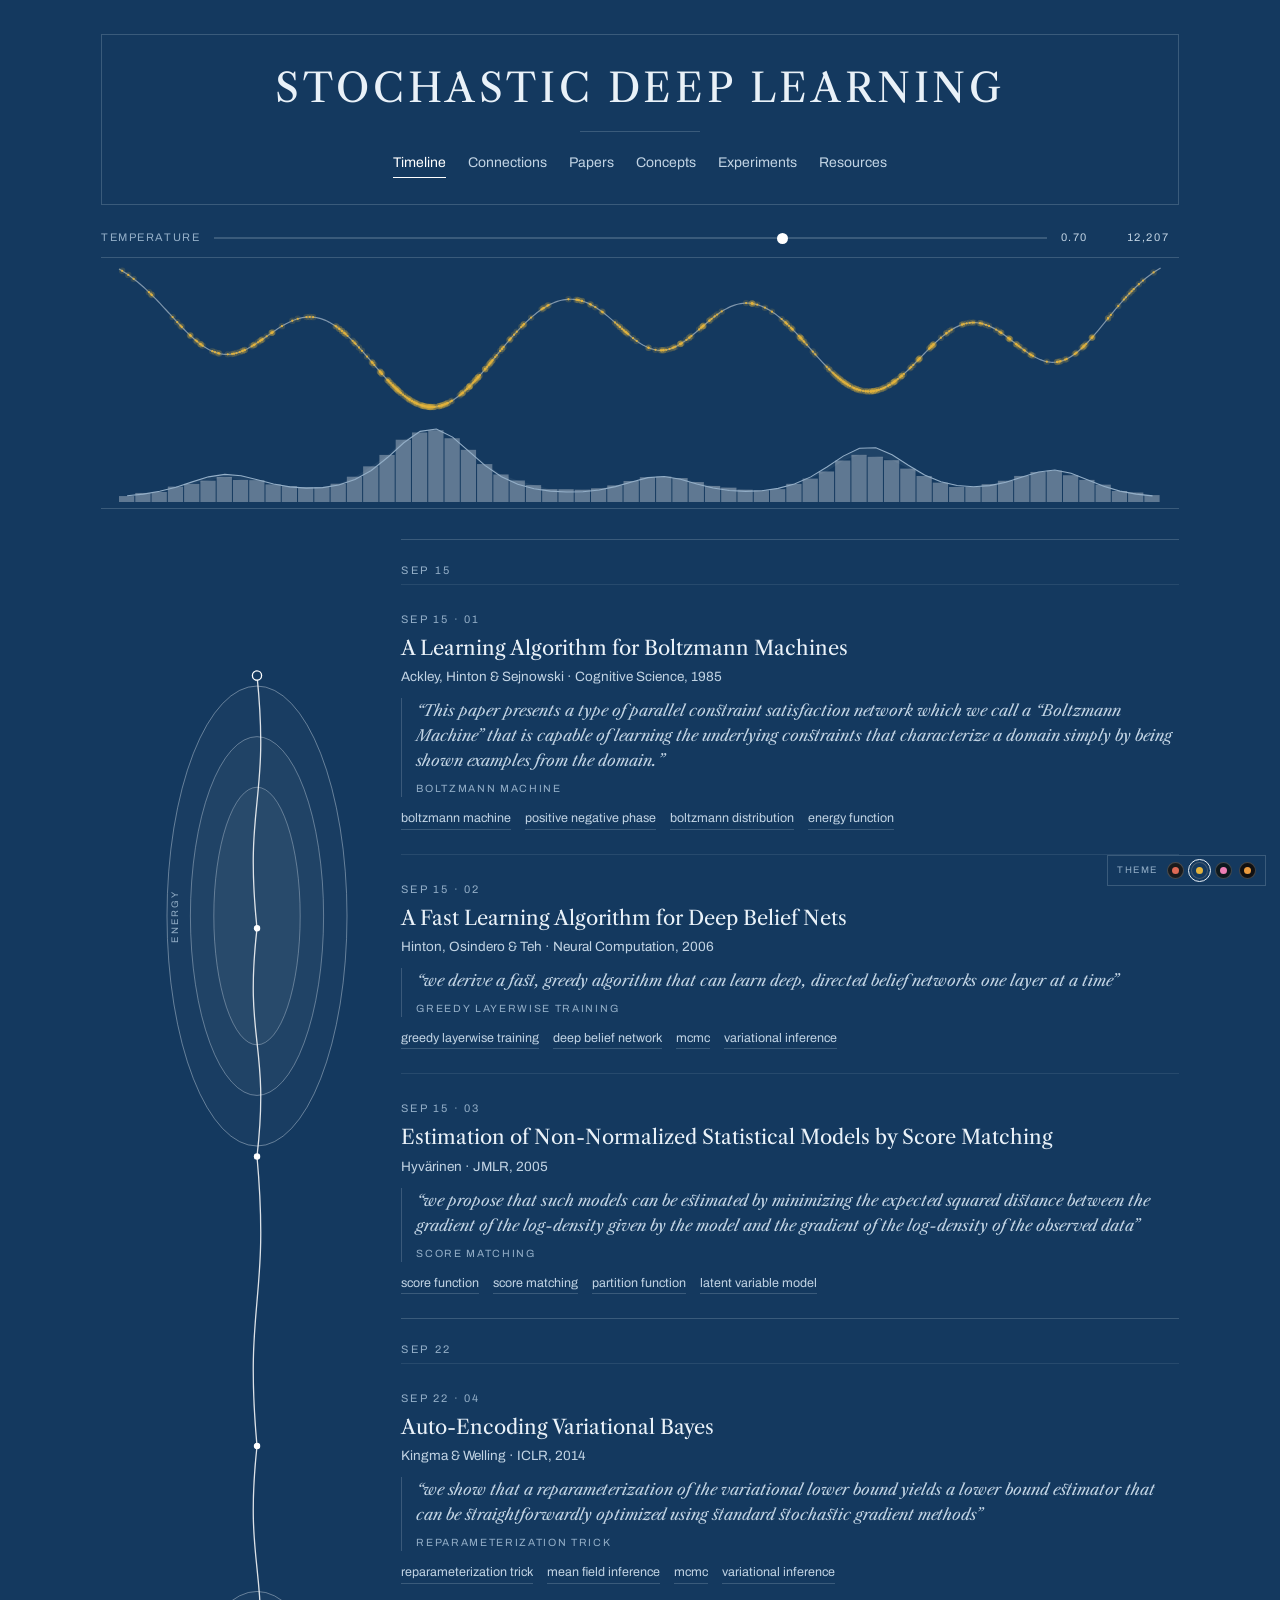
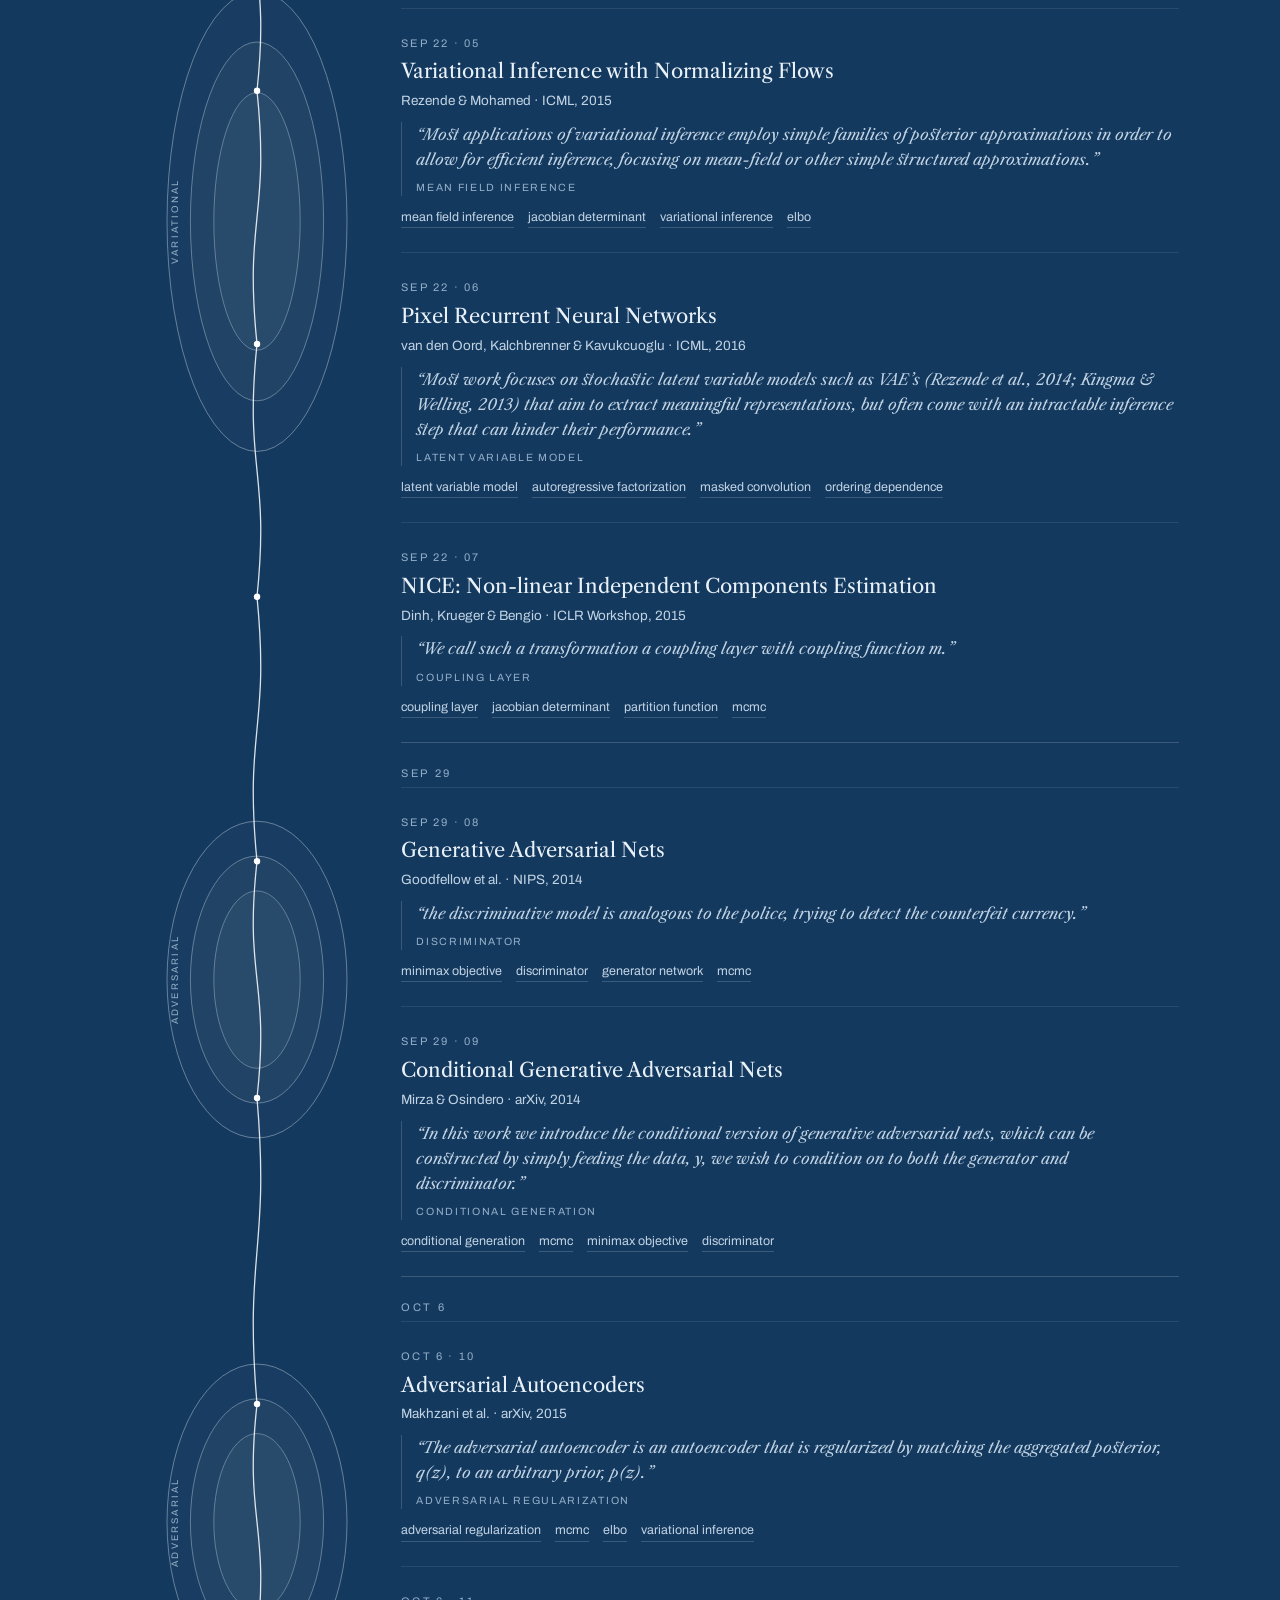
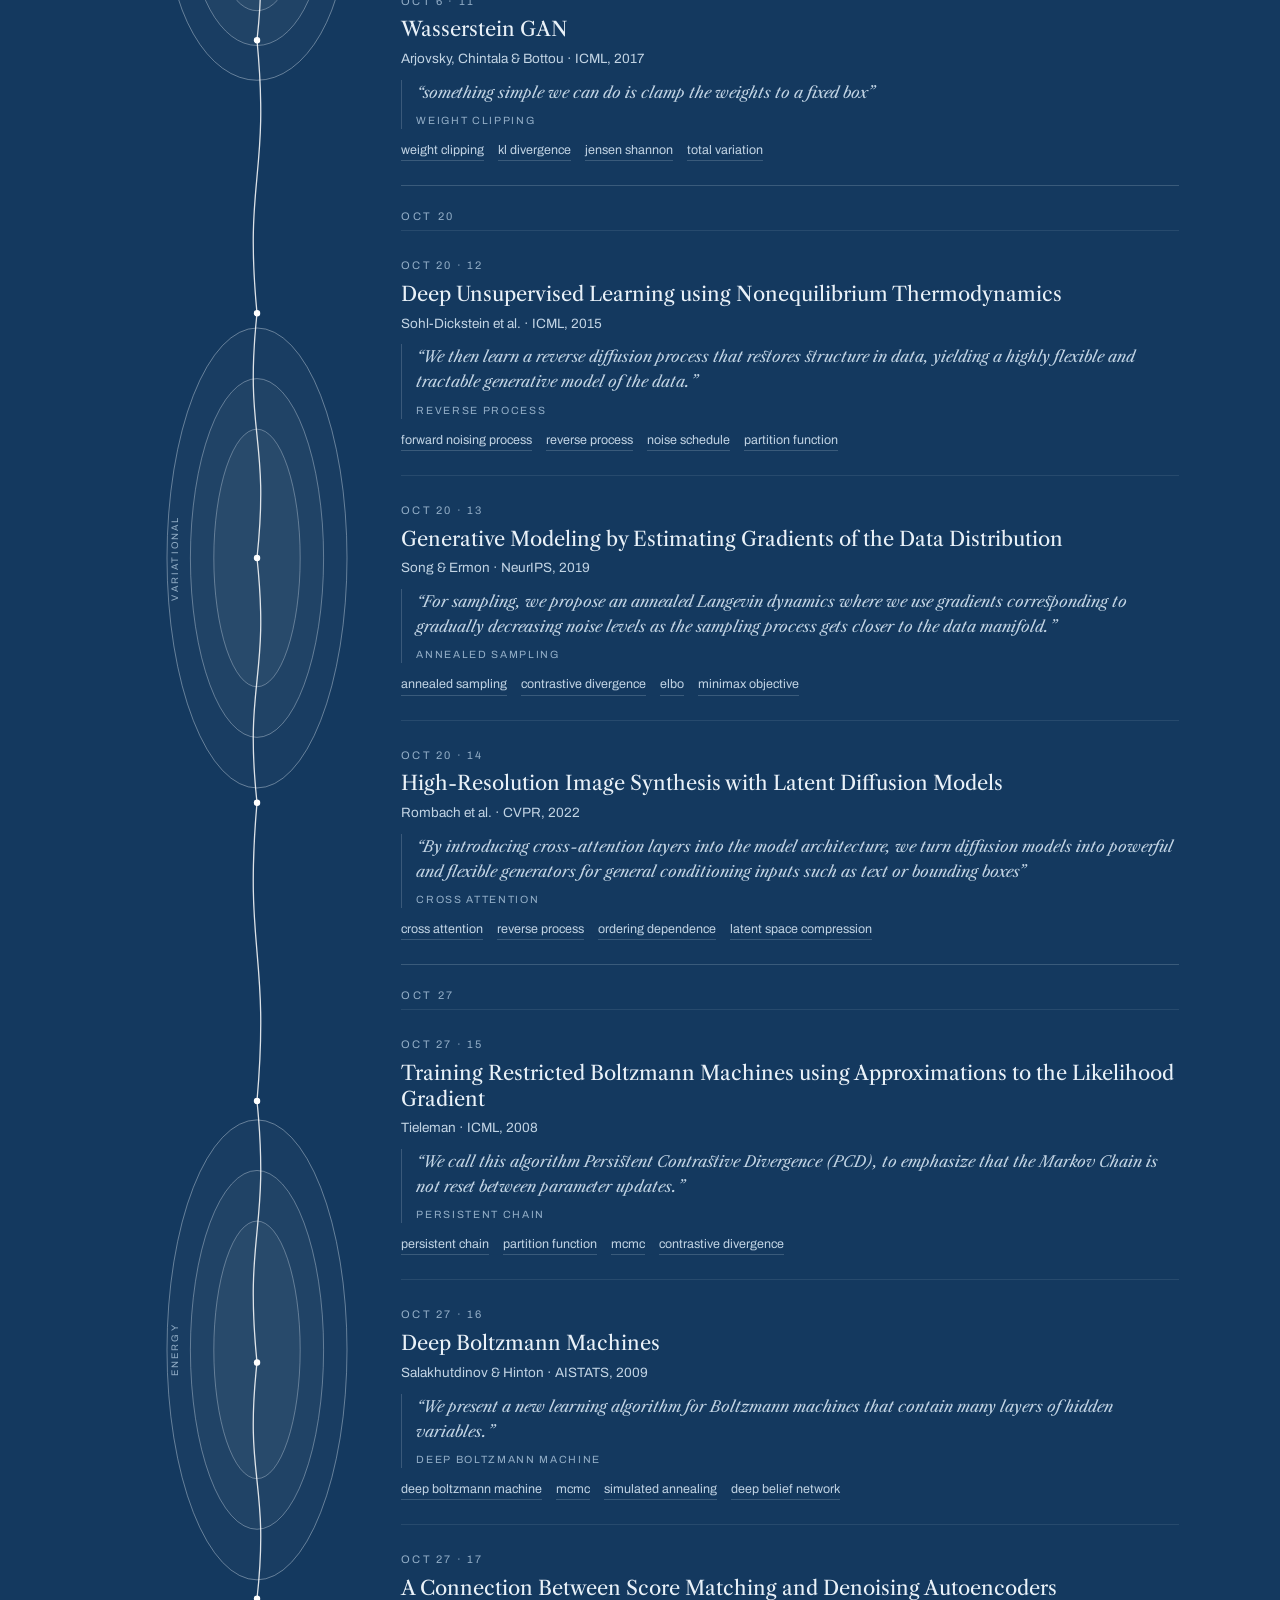
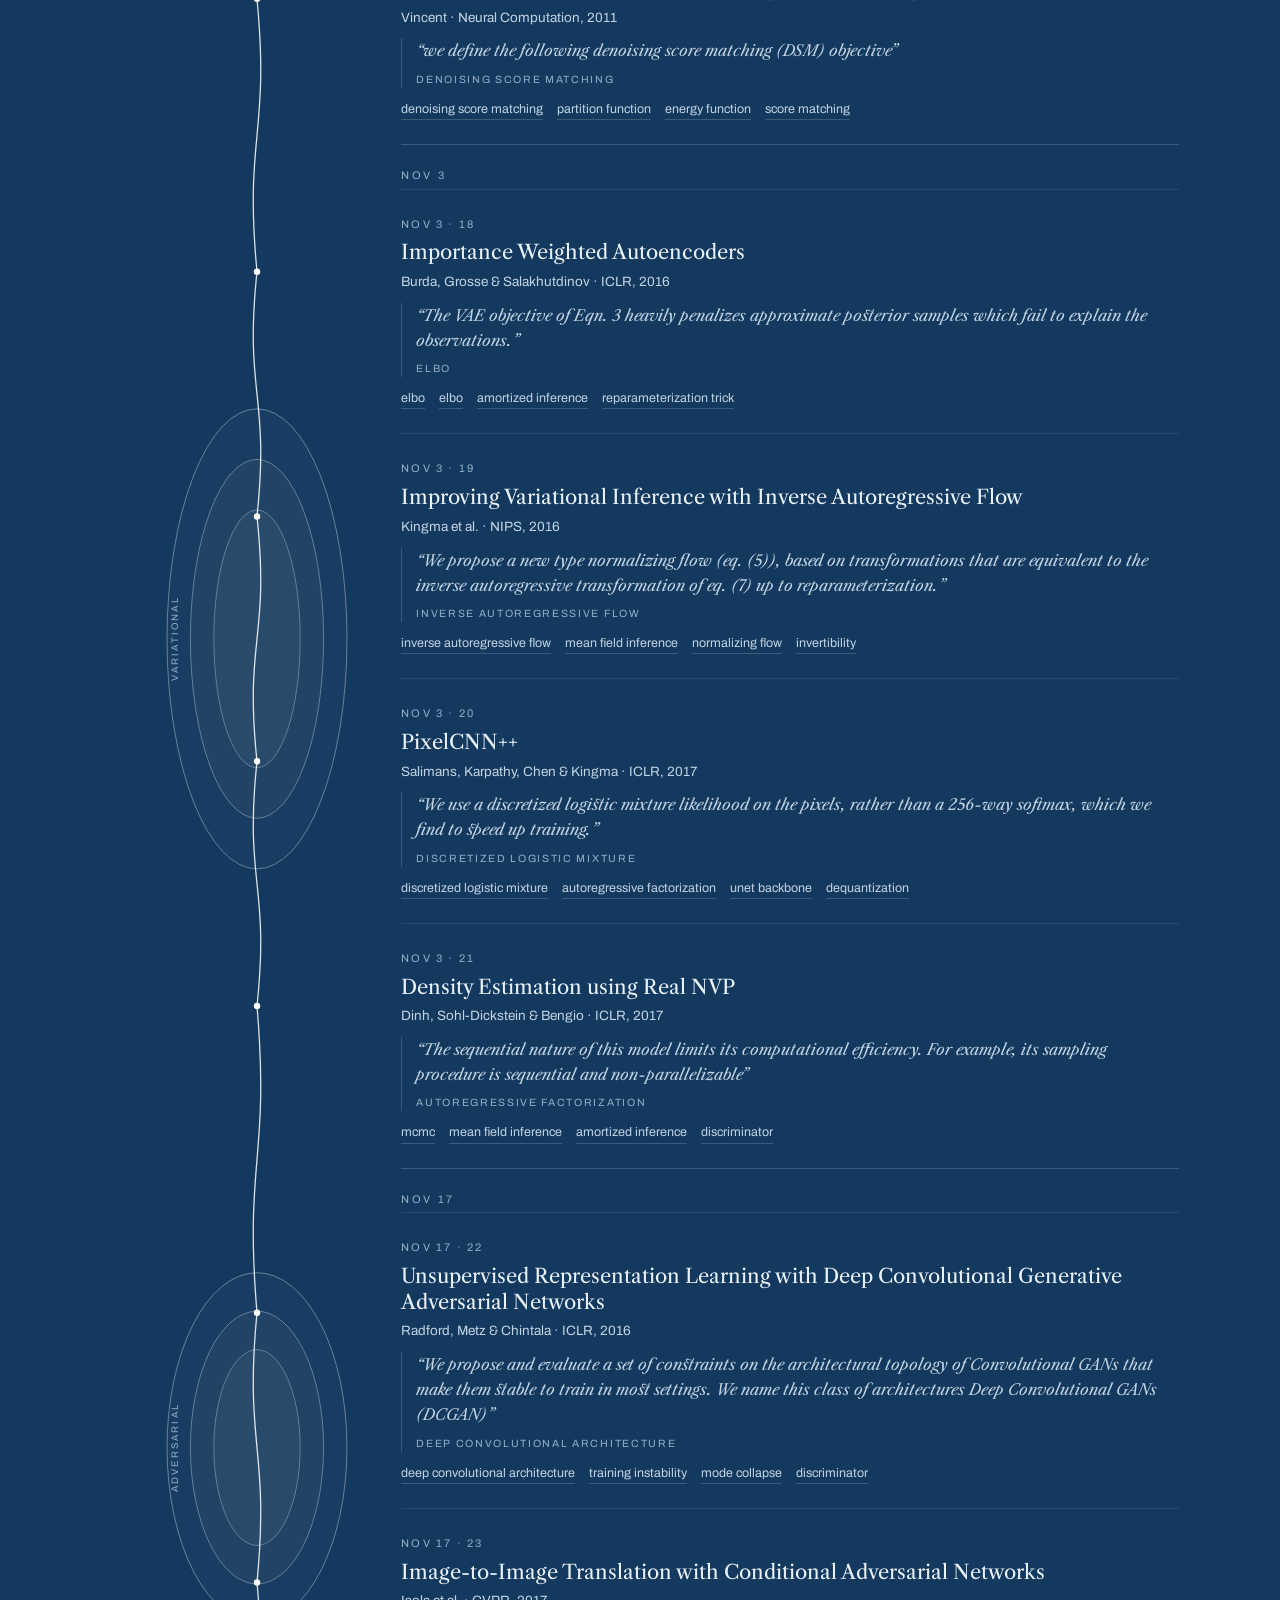
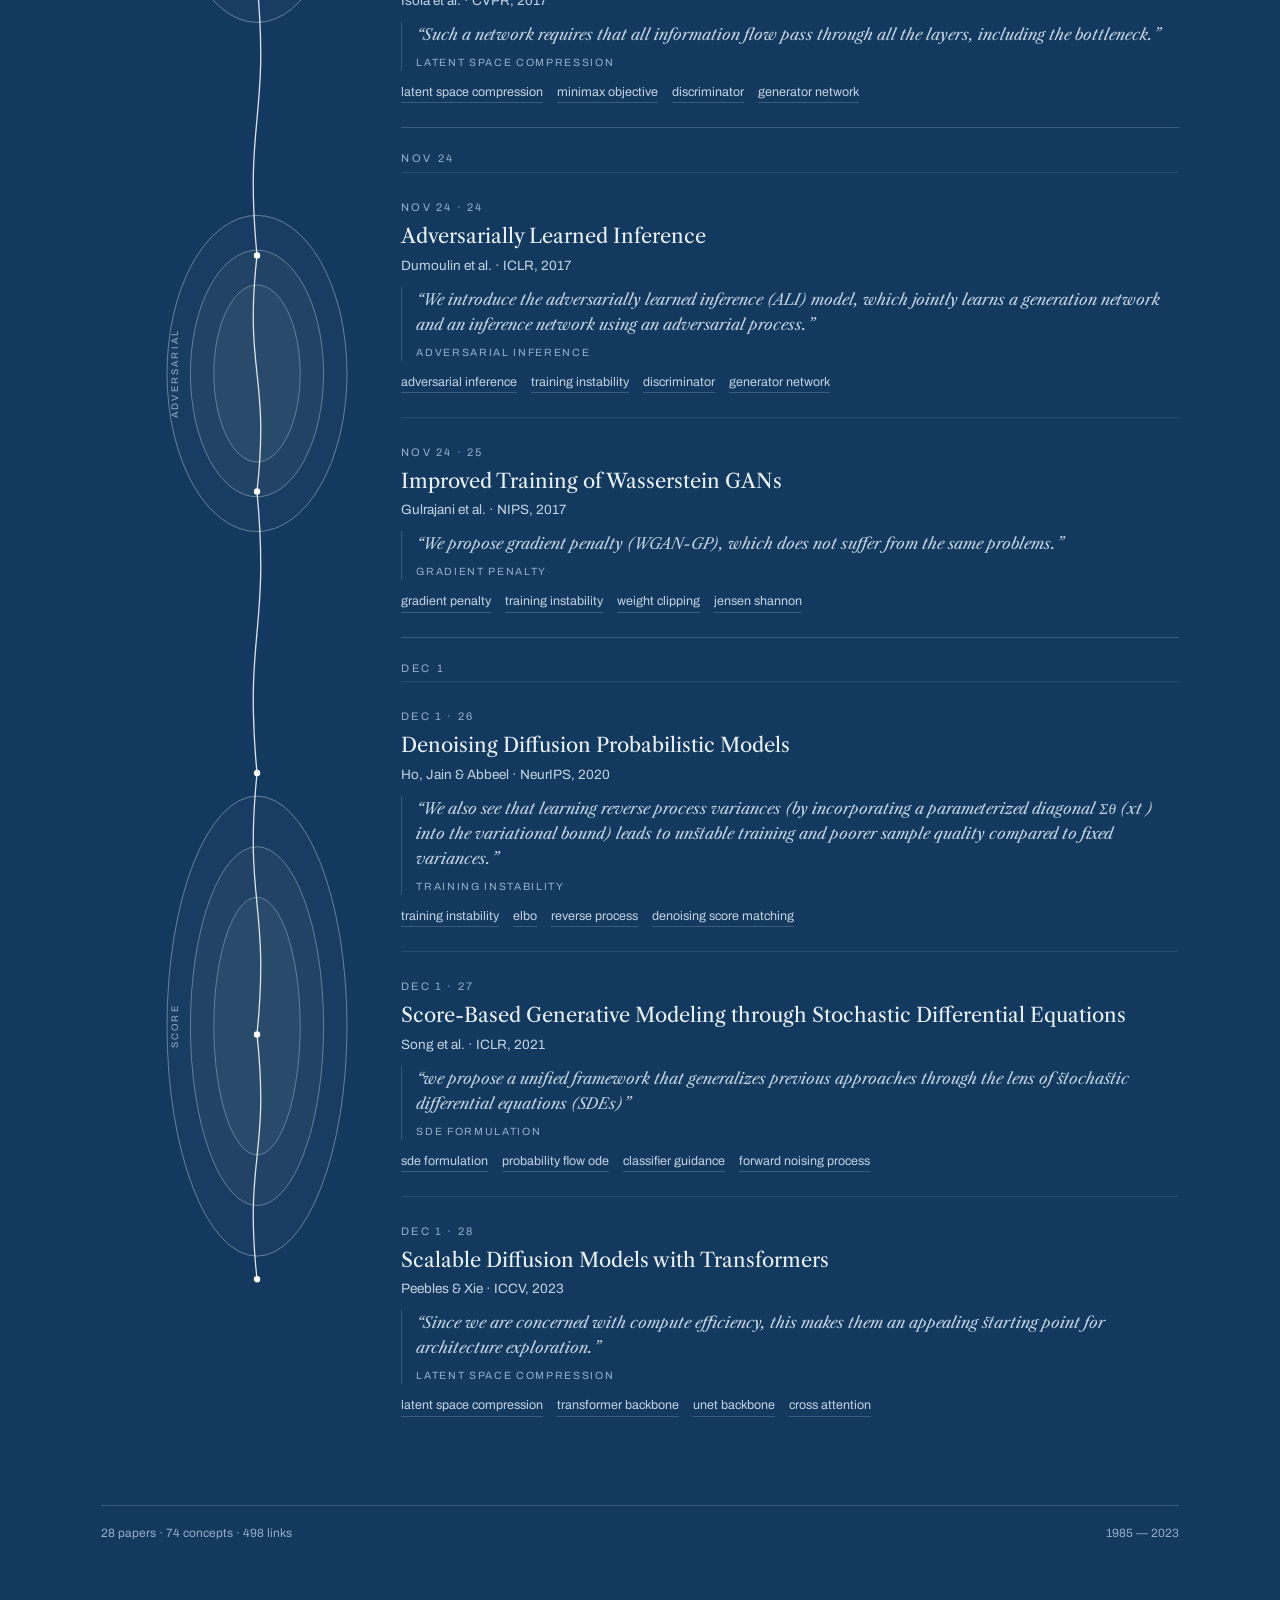
==== commit 29ef90ea: "Trim the IPAM lectures to the ones that bear on these papers Three of Hinton's five were off the cor" ====
--- a/index.html
+++ b/index.html
@@ -20,7 +20,7 @@
 <script src="assets/vendor/tex-svg-full.js?v=b5ddbe0e" id="MathJax-script" async></script>
 </head>
 <body><div class="plate" id="app"></div>
-<script src="assets/data.js?v=584690e6"></script>
+<script src="assets/data.js?v=22fff057"></script>
 <script src="assets/atlas.js?v=e7443634"></script>
 <script src="assets/profile.js?v=bf8e5c6f"></script>
 <script src="assets/timeline.js?v=e0ed4c23"></script>
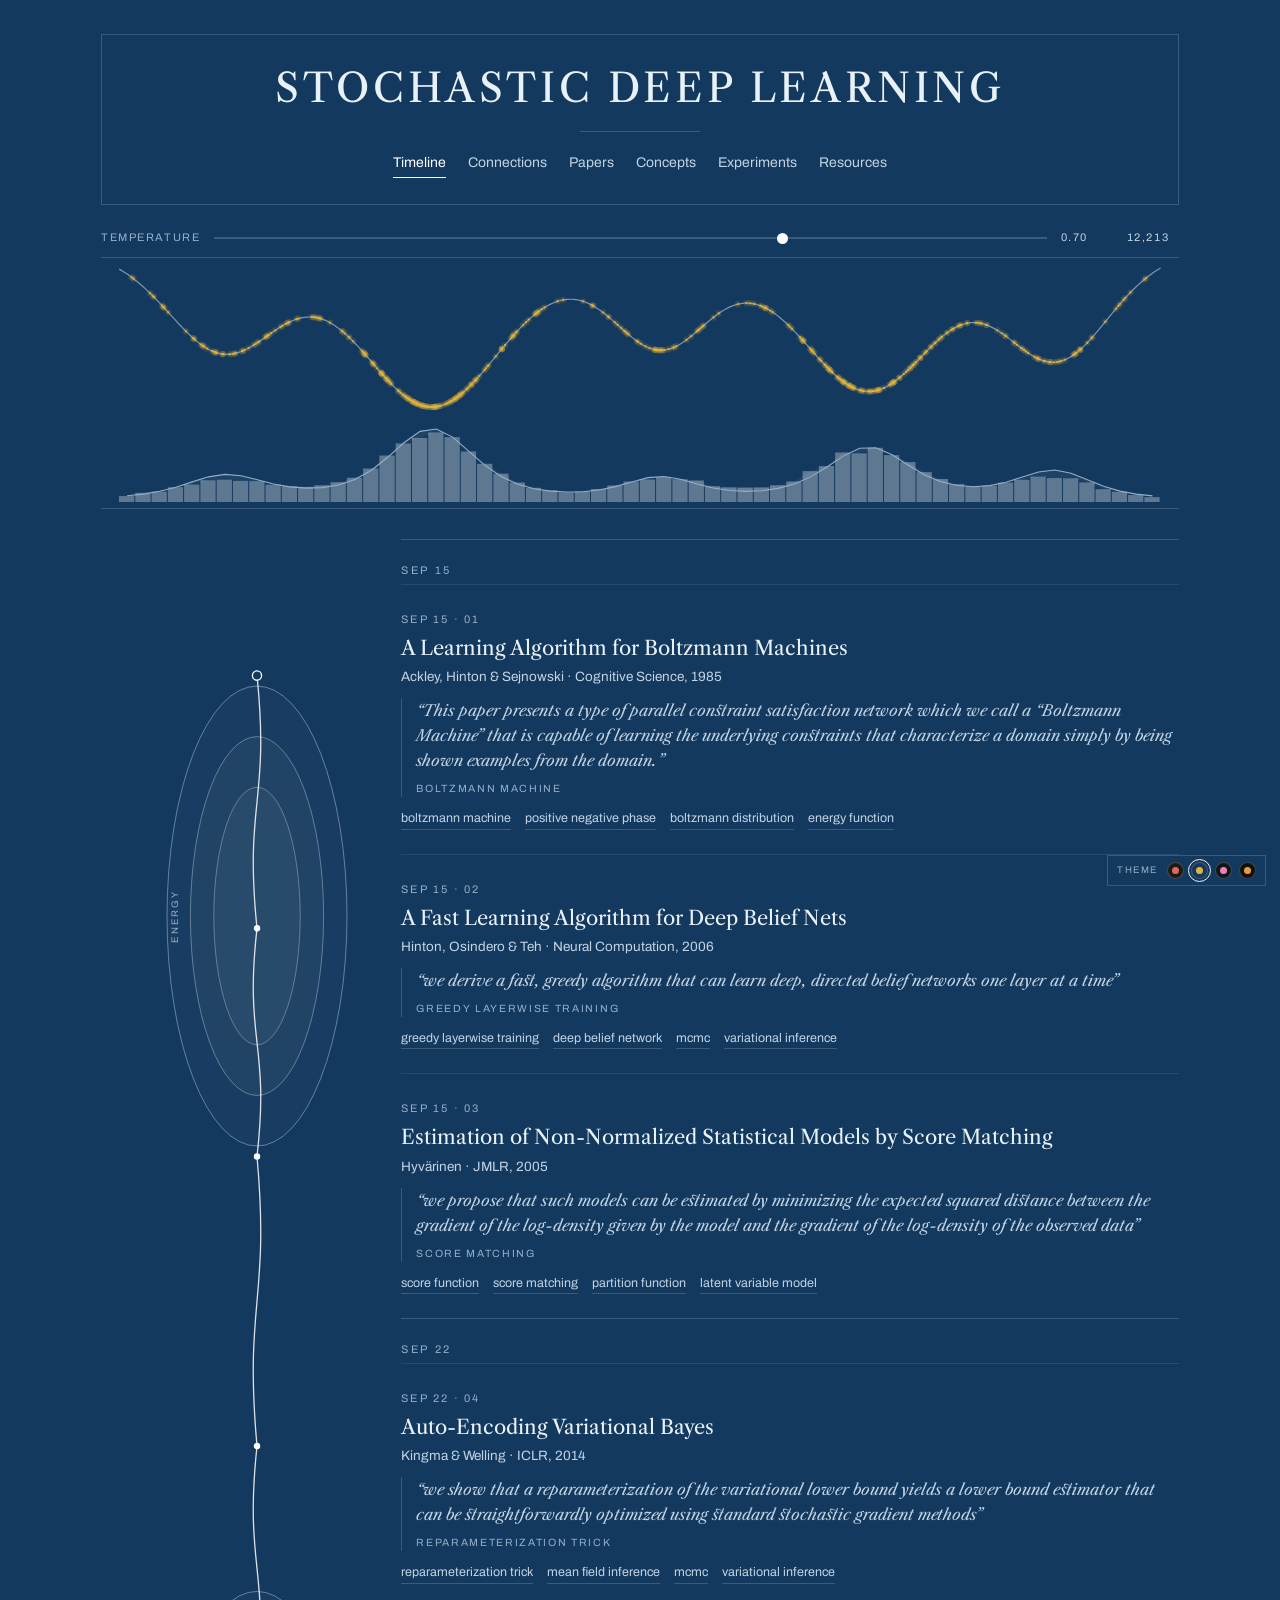
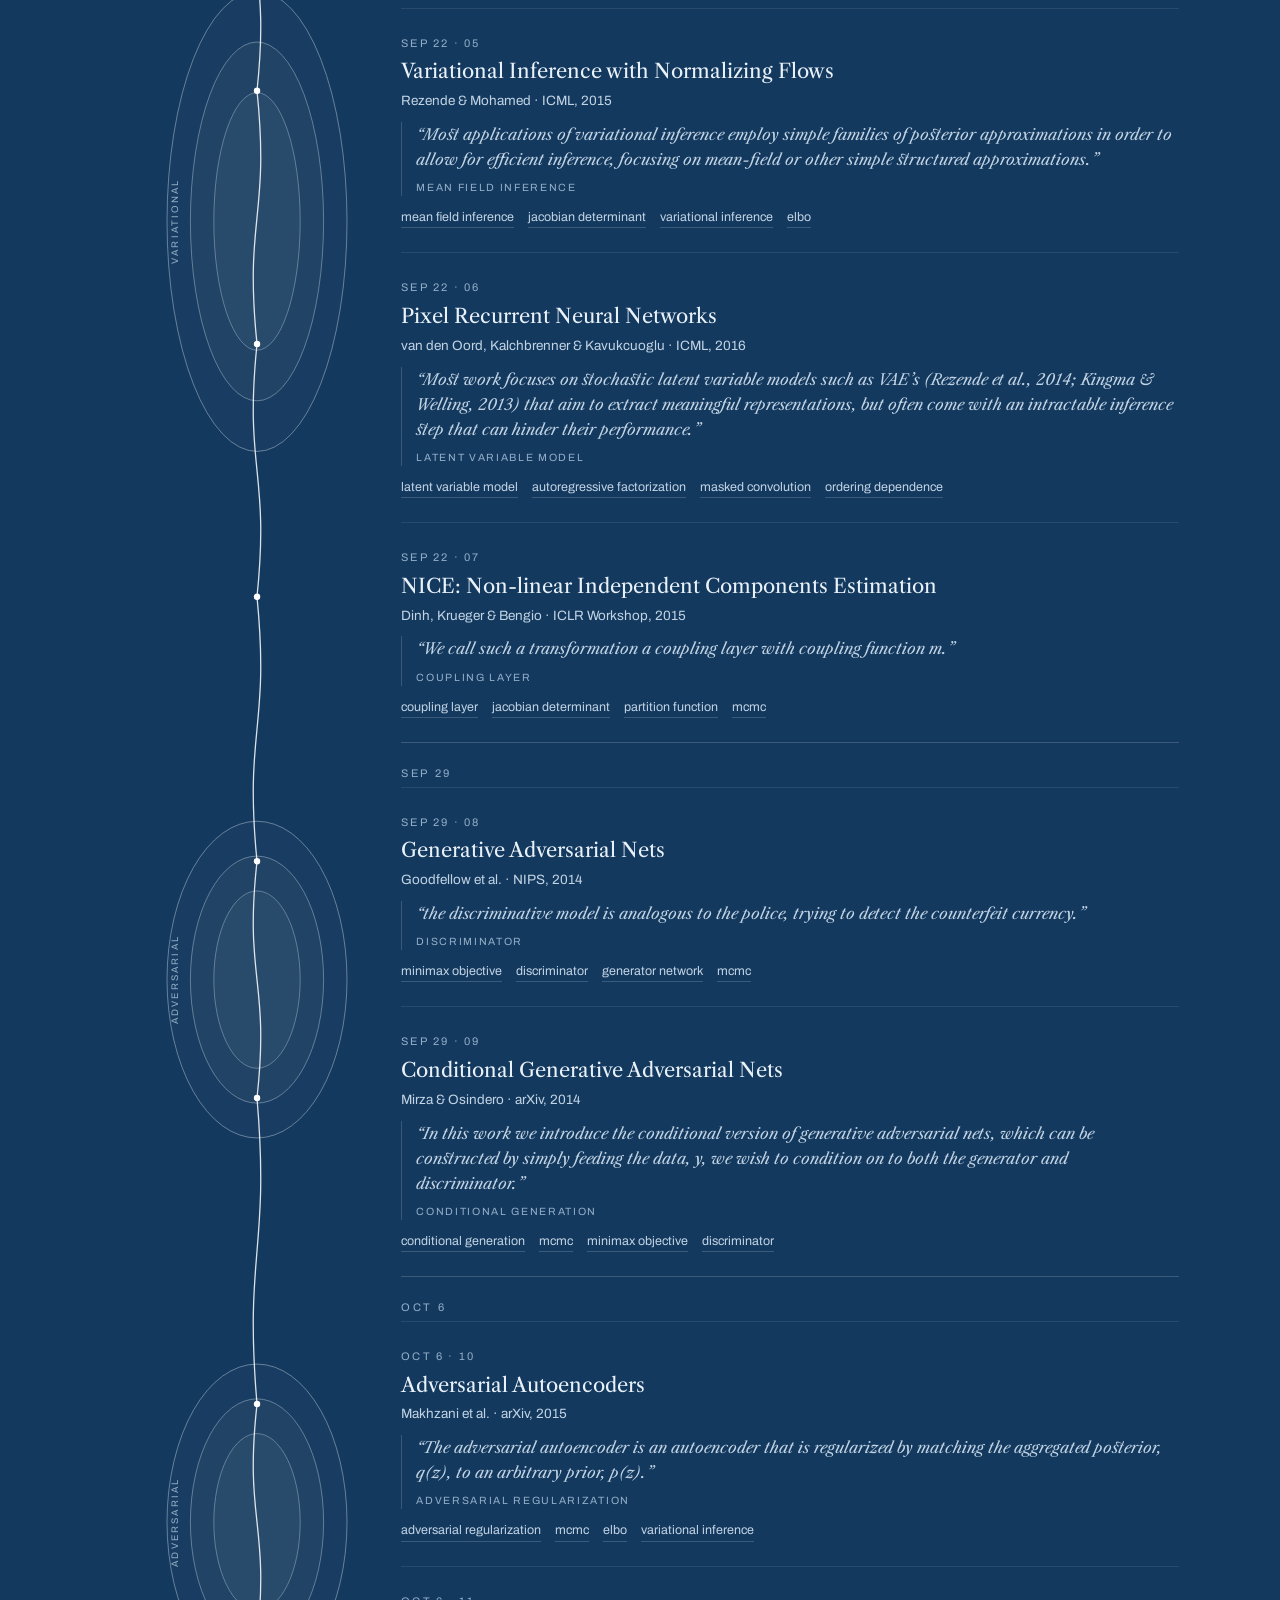
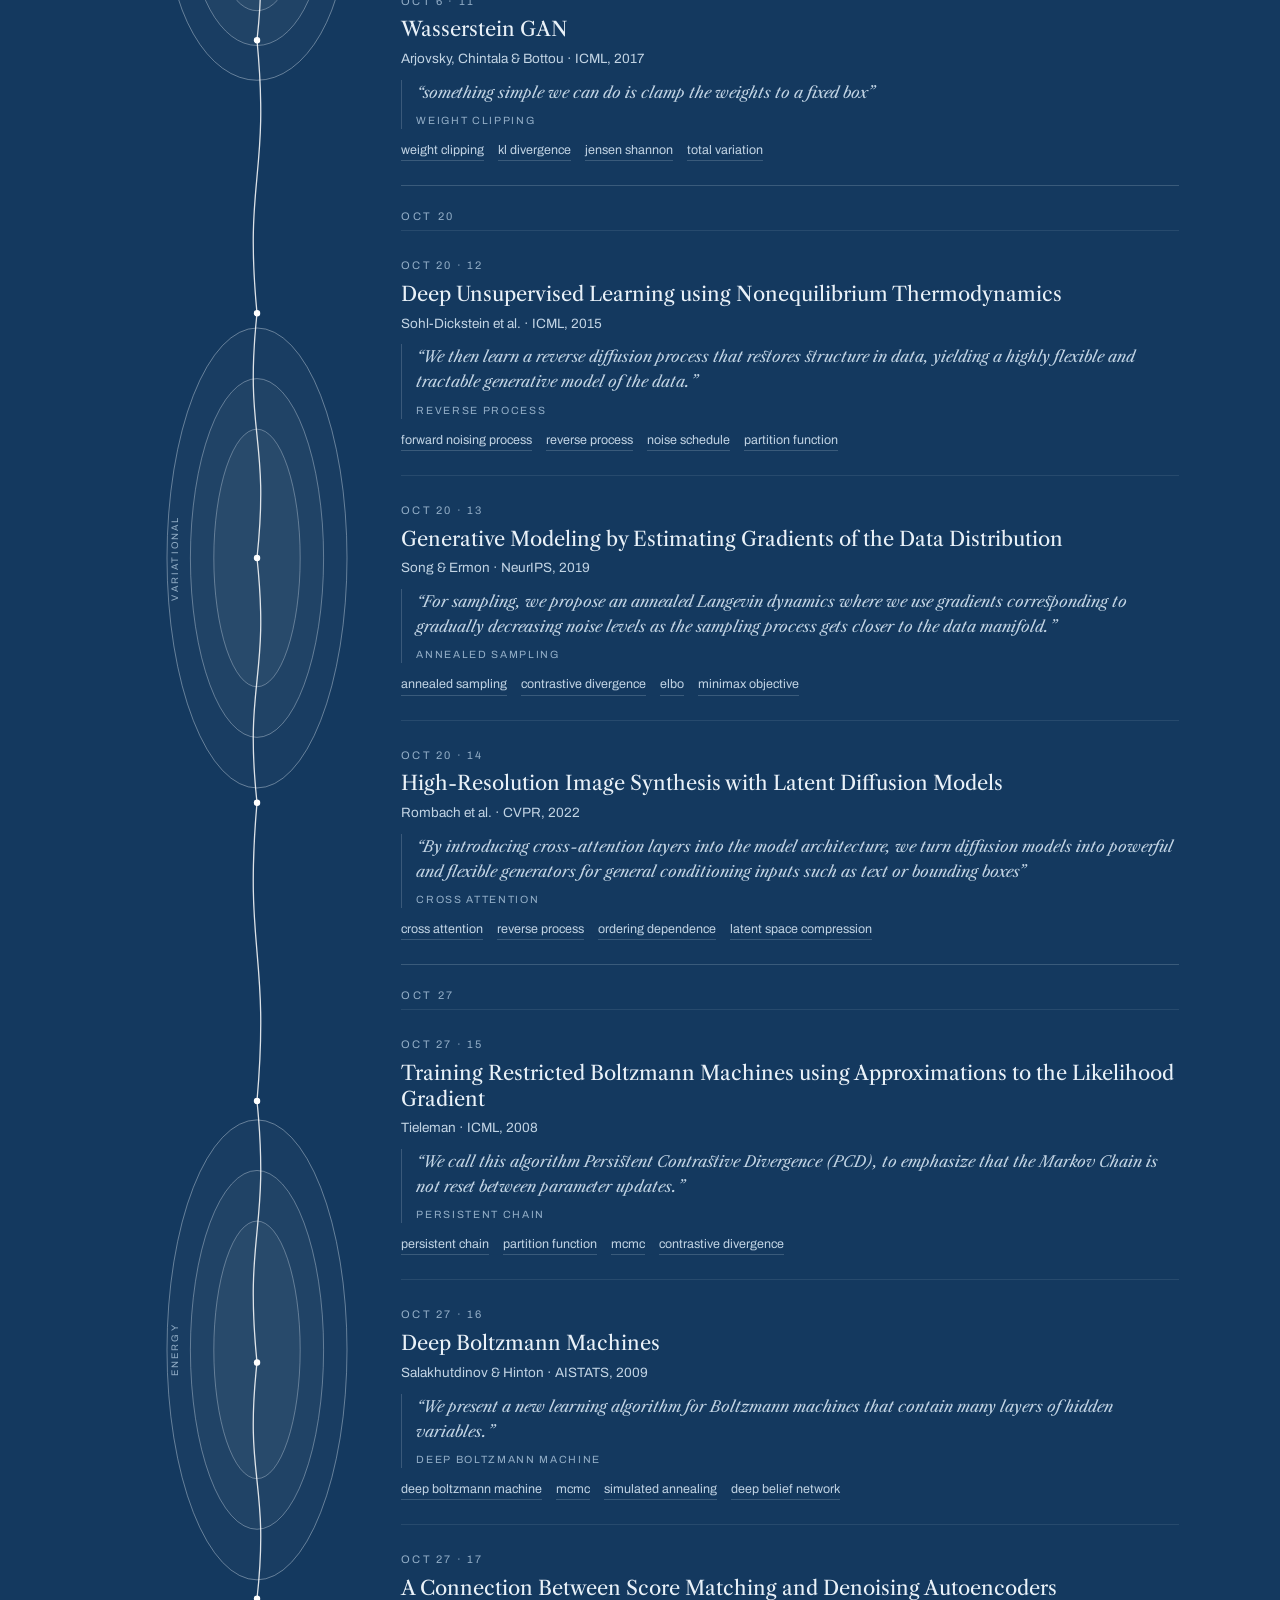
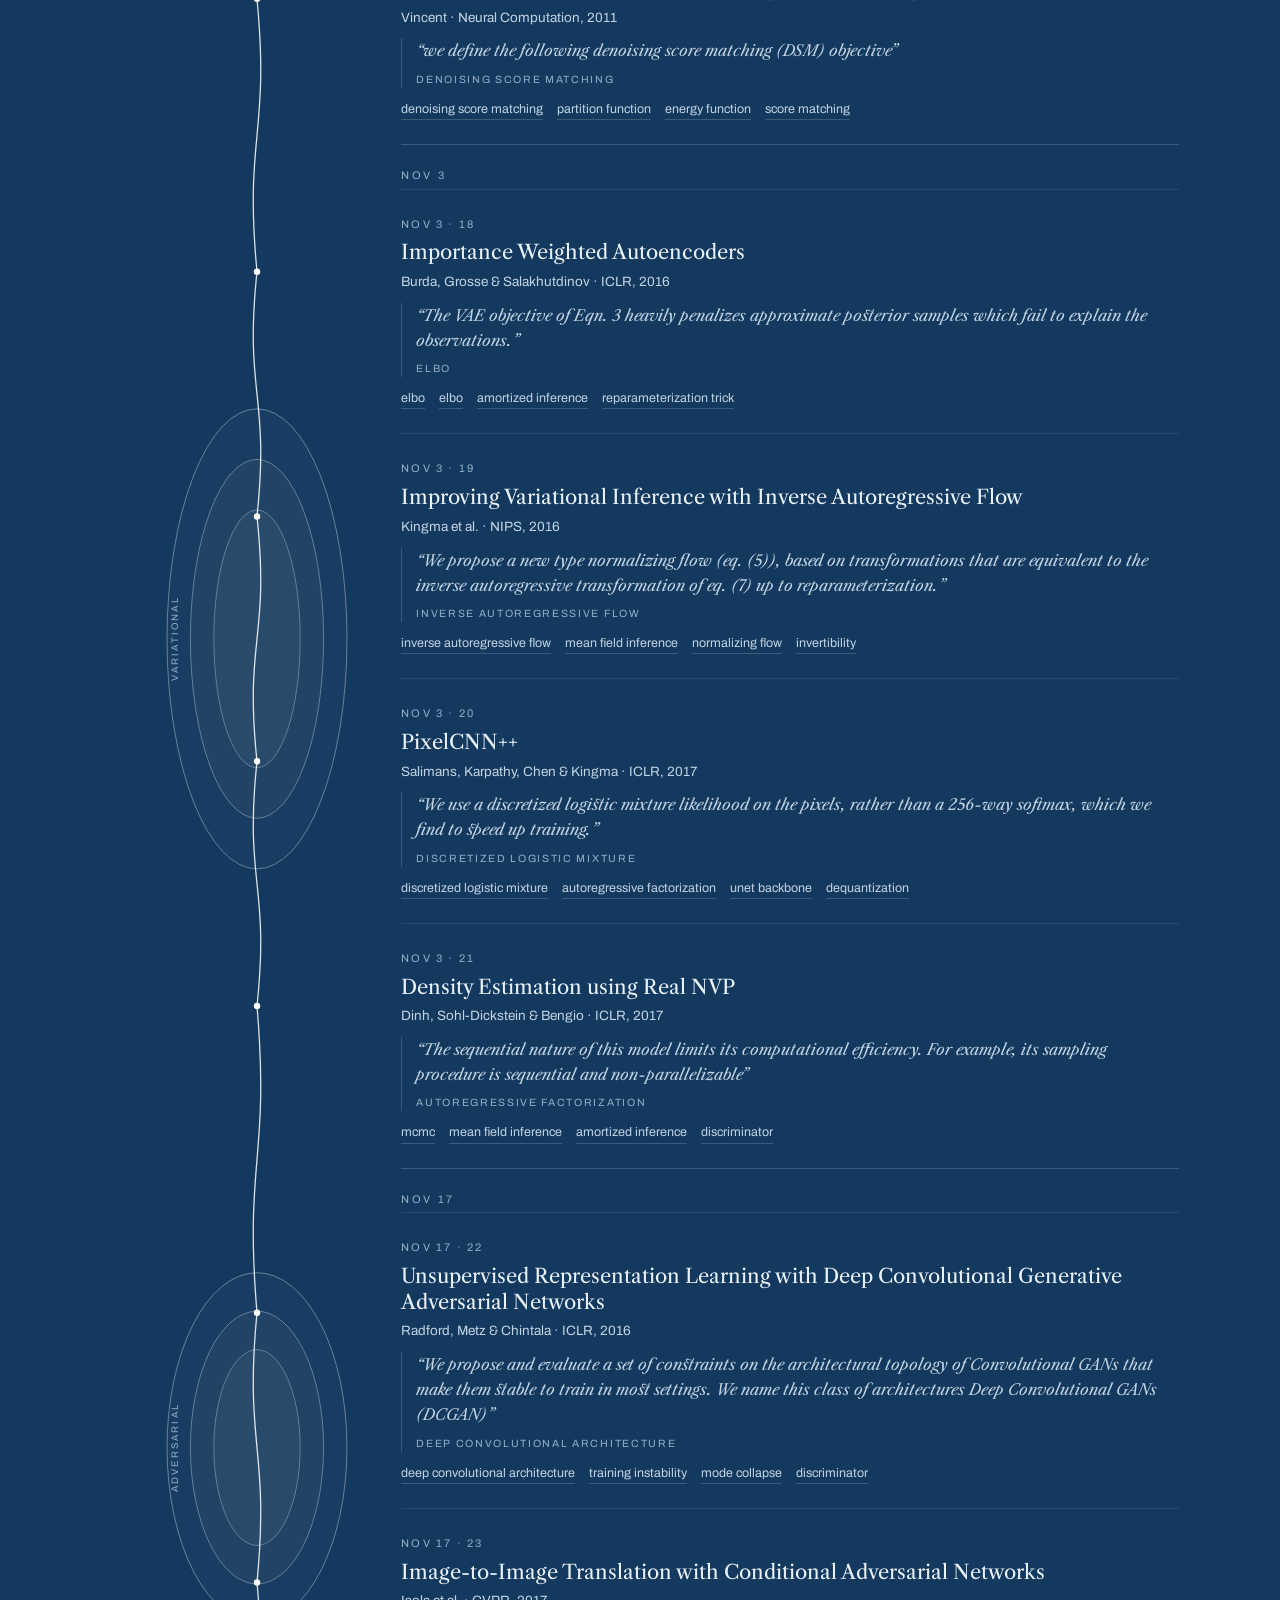
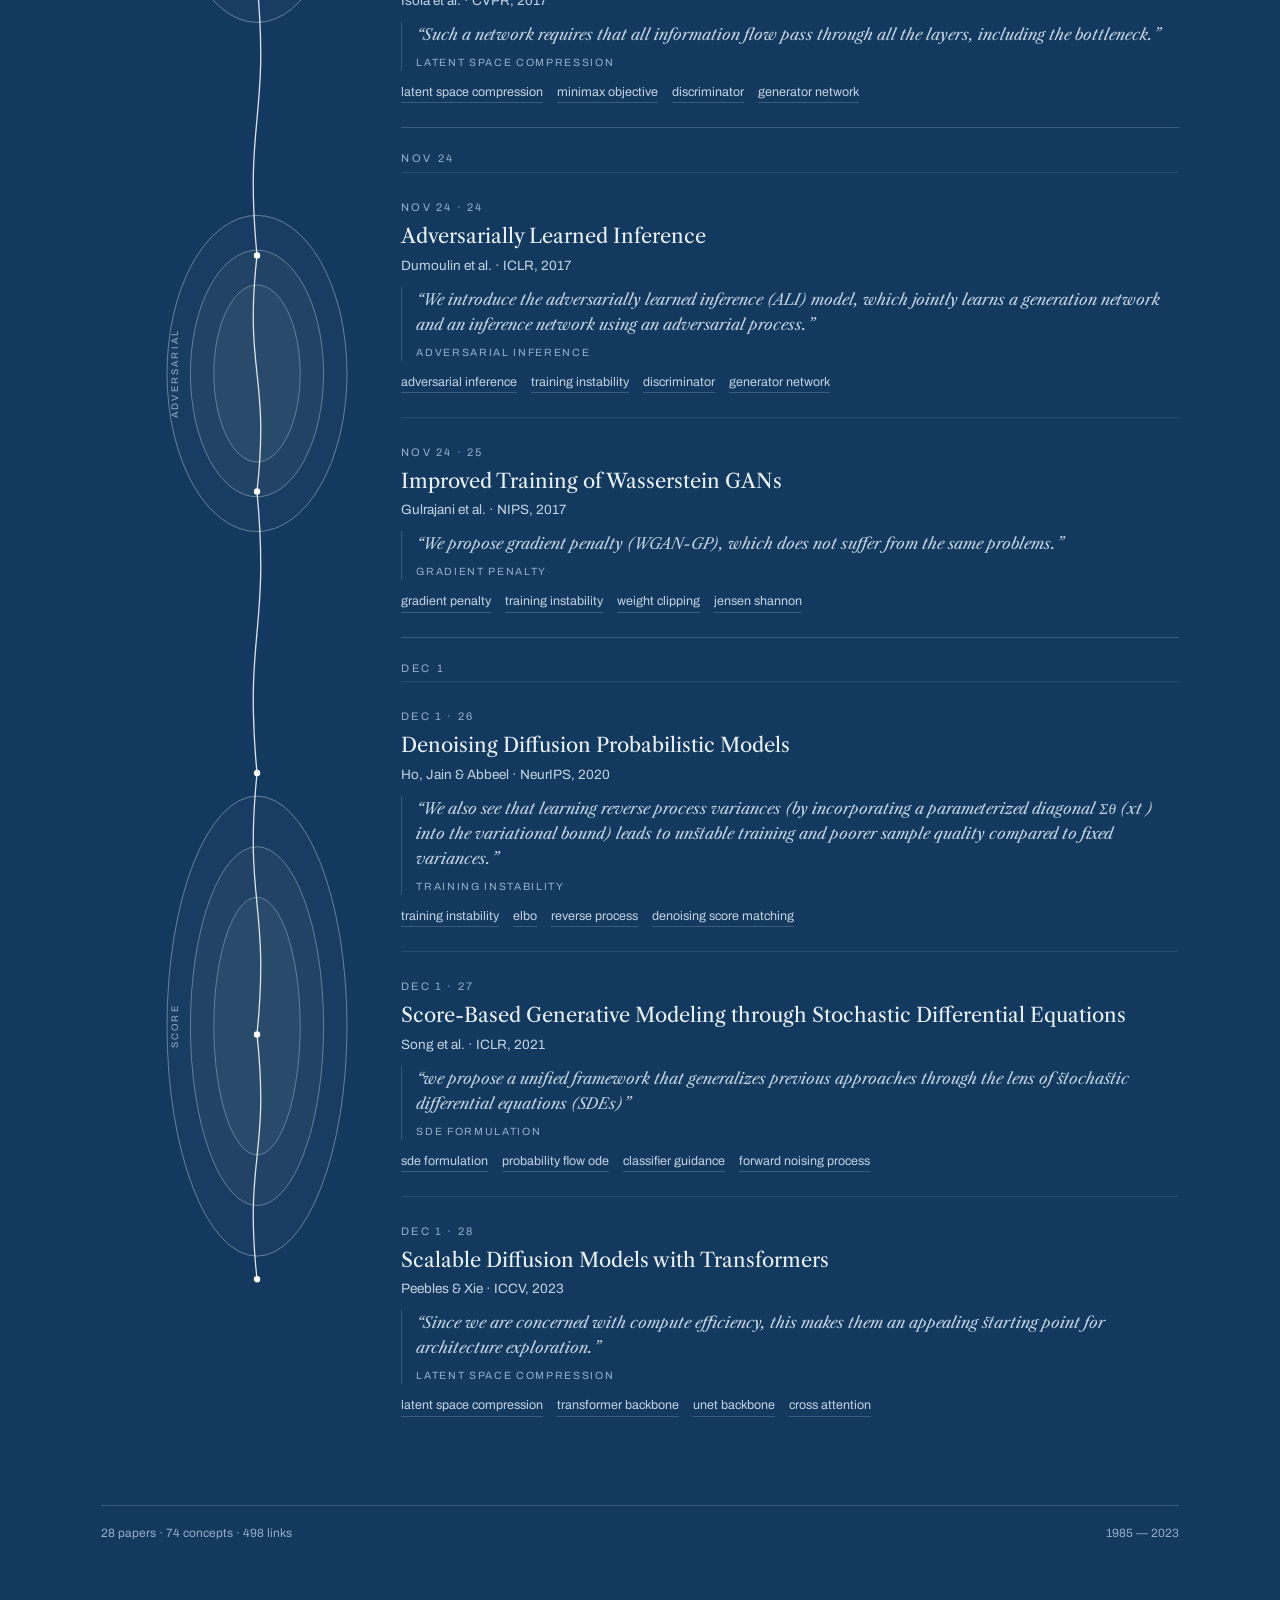
==== commit dcb721b9: "Make the trail unmistakable, and gold Two corrections from watching the owner use it.  It was too fa" ====
--- a/index.html
+++ b/index.html
@@ -8,7 +8,7 @@
 <link rel="preconnect" href="https://fonts.googleapis.com">
 <link rel="preconnect" href="https://fonts.gstatic.com" crossorigin>
 <link href="https://fonts.googleapis.com/css2?family=Libre+Caslon+Text:ital,wght@0,400;0,700;1,400&family=Archivo:wght@400;500&display=swap" rel="stylesheet">
-<link rel="stylesheet" href="assets/atlas.css?v=f9d5a7dc">
+<link rel="stylesheet" href="assets/atlas.css?v=2facc1d6">
 <script>
 window.MathJax={
   tex:{inlineMath:[["\\(","\\)"]],displayMath:[["\\[","\\]"]],processEscapes:true},
@@ -20,8 +20,8 @@
 <script src="assets/vendor/tex-svg-full.js?v=b5ddbe0e" id="MathJax-script" async></script>
 </head>
 <body><div class="plate" id="app"></div>
-<script src="assets/data.js?v=22fff057"></script>
-<script src="assets/atlas.js?v=e7443634"></script>
+<script src="assets/data.js?v=3d734279"></script>
+<script src="assets/atlas.js?v=3c6f5e39"></script>
 <script src="assets/profile.js?v=bf8e5c6f"></script>
 <script src="assets/timeline.js?v=e0ed4c23"></script>
 </body></html>
--- a/assets/atlas.css
+++ b/assets/atlas.css
@@ -153,31 +153,6 @@
 .res .rv{ font-family:var(--sans); font-size:13px; color:var(--ink-faint);
   margin-top:3px; line-height:1.5; }
 .res .prov{ margin-top:7px; letter-spacing:.11em; line-height:1.6; }
-.head .grp{ margin-top:14px; display:flex; gap:8px; flex-wrap:wrap; }
-/* an event: the occasion, then its talks in the order they were given */
-.evt{ padding-top:4px; }
-.evt + .evt{ margin-top:34px; }
-.evt h3{ font-size:23px; line-height:1.24; margin-top:6px; font-weight:400; }
-.evt .evwhen{ font-family:var(--sans); font-size:12.5px; letter-spacing:.04em;
-  color:var(--ink-faint); margin-top:6px; margin-bottom:4px; }
-/* one talk inside an event: its slot in the day, then the talk */
-.etalk{ display:grid; grid-template-columns:5.5rem minmax(0,1fr); gap:0 14px;
-  padding:13px 0; border-bottom:1px solid var(--rule-soft); align-items:baseline; }
-.etalk .eslot{ font-family:var(--sans); font-size:11px; letter-spacing:.13em;
-  text-transform:uppercase; color:var(--ink-faint); white-space:nowrap; }
-.etalk .et{ font-size:16.5px; line-height:1.34; }
-.etalk .et a{ text-decoration:none; border-bottom:1px solid var(--rule); }
-.etalk .et a:hover{ color:var(--route); border-color:var(--route); }
-.etalk .ew{ font-family:var(--sans); font-size:13px; color:var(--ink-soft);
-  margin-top:5px; line-height:1.45; }
-.etalk .epaper{ font-family:var(--sans); font-size:11px; letter-spacing:.13em;
-  text-transform:uppercase; color:var(--spark); margin-top:6px; line-height:1.5; }
-.etalk .epaper a{ color:inherit; text-decoration:none;
-  border-bottom:1px solid var(--rule-soft); }
-@media (max-width:560px){
-  .etalk{ grid-template-columns:1fr; gap:0; }
-  .etalk .eslot{ margin-bottom:5px; }
-}
 .tbl{ width:100%; border-collapse:collapse; font-family:var(--sans); font-size:13.5px; }
 .tbl th{ text-align:left; font-weight:400; color:var(--ink-faint); font-size:11px;
   letter-spacing:.16em; text-transform:uppercase; padding:8px 10px 8px 0; border-bottom:1px solid var(--rule); }
@@ -361,6 +336,53 @@
 svg.bip2 .bn.sel .bdot{ opacity:1; r:5; }
 svg.bip2 .bn.near .blab{ fill:var(--ink); }
 svg.bip2 .bn.far{ opacity:.24; }
+/* ---- visit trail ----
+   Nodes you have already been to, glowing behind you. --trail is set per node
+   in network.js: 1 for the one you just left, decaying exponentially back
+   through the last few. Placed after every .sel / .near / .far rule above so
+   the cascade is plain rather than a specificity argument.
+
+   The glow is --spark: gold in cyanotype, brick in survey, magenta in bathy,
+   orange in thermal. Owner's call, and it survives the objection that first
+   pushed it to --ink -- that --spark already means "this paper cites that one"
+   on the arcs. What makes it work is that the trail is now a lit DISC and the
+   arcs are thin LINES. When the glow was only a faint bloom the two were easy
+   to confuse; a body is not a stroke, and form separates them where hue does
+   not. The selected node stays --route and a solid fill, so all three marks
+   differ in shape before they differ in colour. */
+svg.chart .pn.trail,svg.chart .cn.trail,
+svg.bip2 .bn.trail,svg.mx .ml.trail{
+  filter:drop-shadow(0 0 calc(2px + 11px * var(--trail,0)) var(--spark))
+         drop-shadow(0 0 calc(1px + 4px  * var(--trail,0)) var(--spark));
+}
+/* Every node already carries a transparent shape as its hit target. Lighting it
+   gives the glow a body instead of only a bloom -- a bloom alone reads as
+   "slightly brighter", which is not what you can pick out of a plate of ninety
+   nodes at a glance. */
+svg.chart .pn.trail .hit,svg.chart .cn.trail .hit,
+svg.bip2 .bn.trail .hit,svg.mx .ml.trail .hit{
+  fill:var(--spark); opacity:calc(.22 * var(--trail,0));
+}
+/* Isolating dims everything unrelated. A trail node has to climb back out of
+   that, or the trail is invisible exactly when it is most useful. */
+svg.chart .pn.trail.far,svg.chart .cn.trail.far{ opacity:calc(.16 + .72 * var(--trail,0)); }
+svg.bip2 .bn.trail.far{ opacity:calc(.24 + .64 * var(--trail,0)); }
+svg.mx.focused .ml.trail.far{ opacity:calc(.3 + .6 * var(--trail,0)); }
+
+/* the mark itself, so the glow has something solid at its centre */
+svg.chart .pn.trail .mk{ stroke:var(--spark); stroke-width:2.2; }
+svg.chart .cn.trail .dot{ opacity:1; fill:var(--spark); stroke:var(--spark); stroke-width:2.5; }
+svg.bip2 .bn.trail .bdot{ opacity:1; fill:var(--spark); }
+svg.chart .pn.trail .pl,svg.chart .cn.trail .cl,
+svg.bip2 .bn.trail .blab,svg.mx .ml.trail .mt{ fill:var(--ink-soft); }
+
+/* The glow fades in rather than snapping, which is what makes it read as a
+   trail rather than as a second selection. Line 172 turns this off wholesale
+   under prefers-reduced-motion; the glow itself stays, only the easing goes. */
+svg.chart .pn,svg.chart .cn,svg.bip2 .bn,svg.mx .ml{
+  transition:filter .45s ease-out,opacity .45s ease-out;
+}
+
 svg.bip2 .bw{ fill:none; stroke:var(--route); stroke-width:1; opacity:.55; }
 svg.bip2 .bw.t-cites{ stroke:var(--ink-faint); opacity:.75; stroke-width:1.1; }
 svg.bip2 .bw.t-relates{ stroke-width:1.5; opacity:.85; }
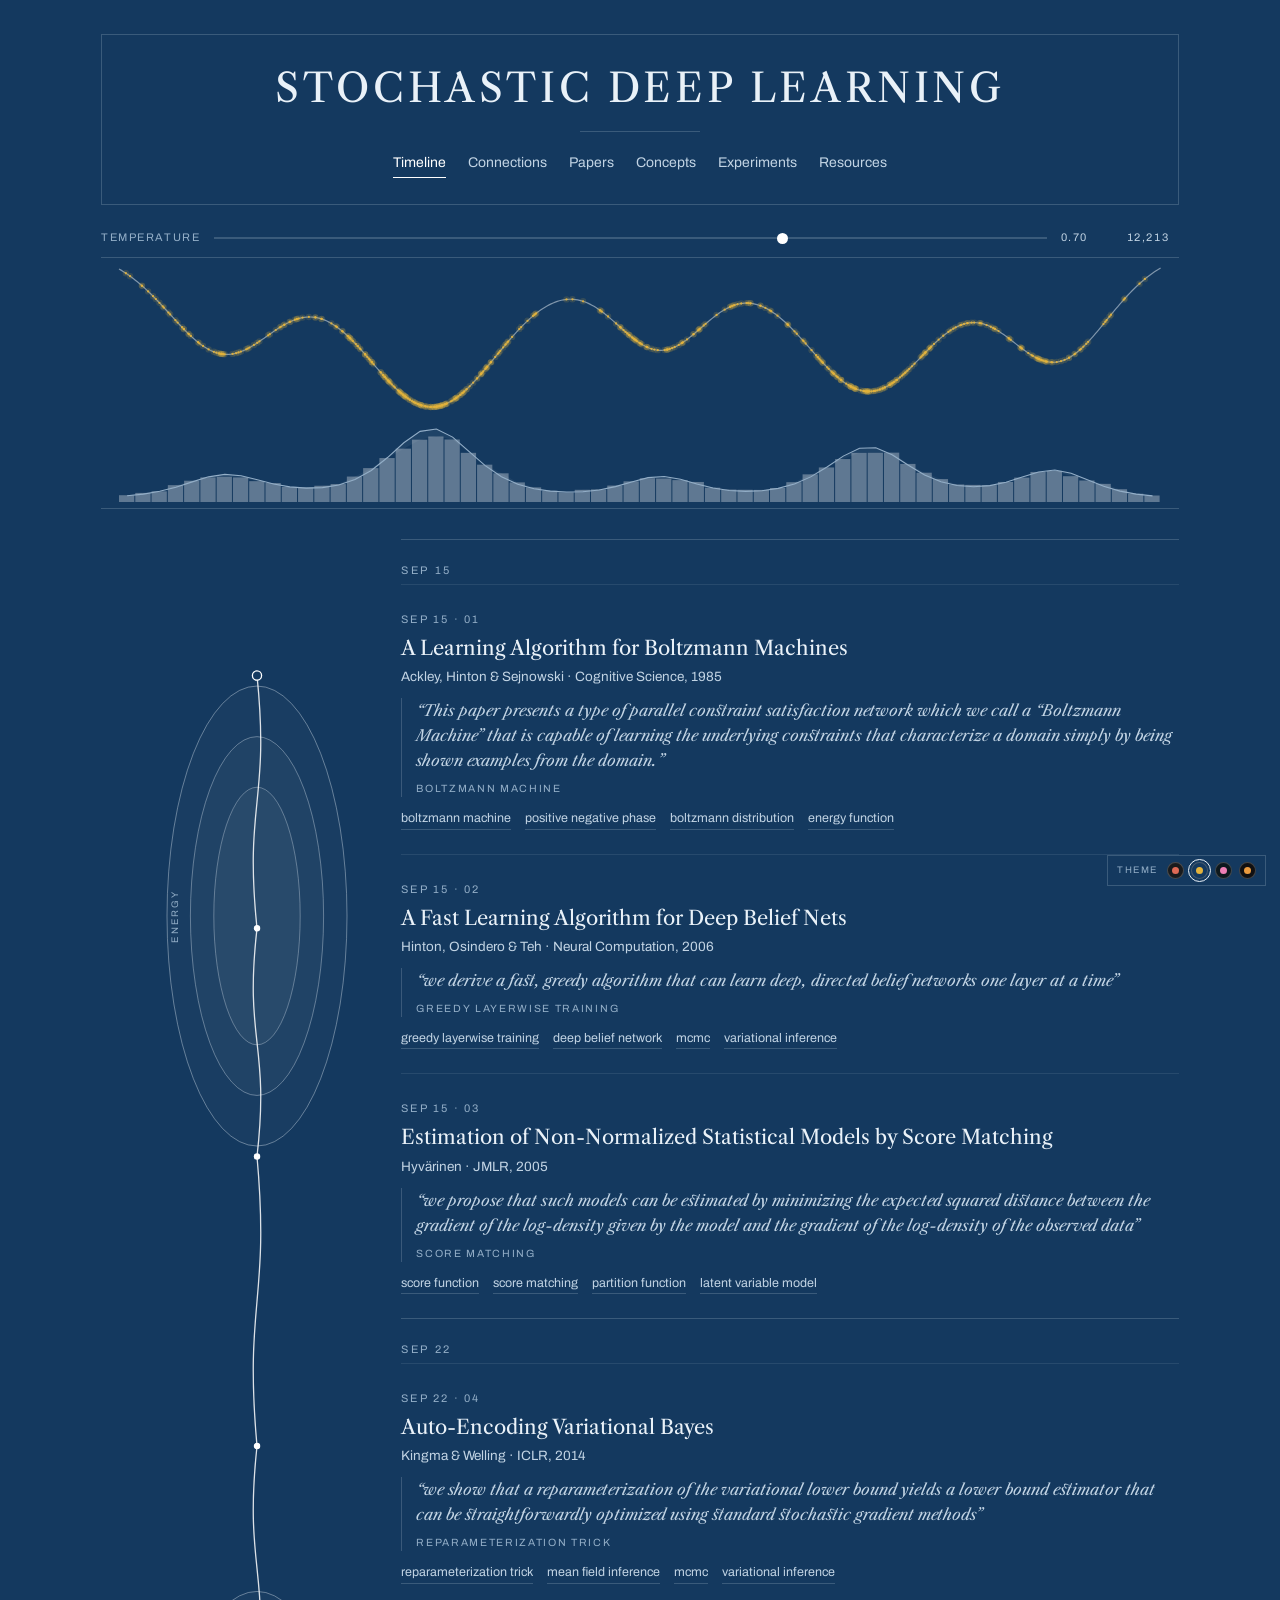
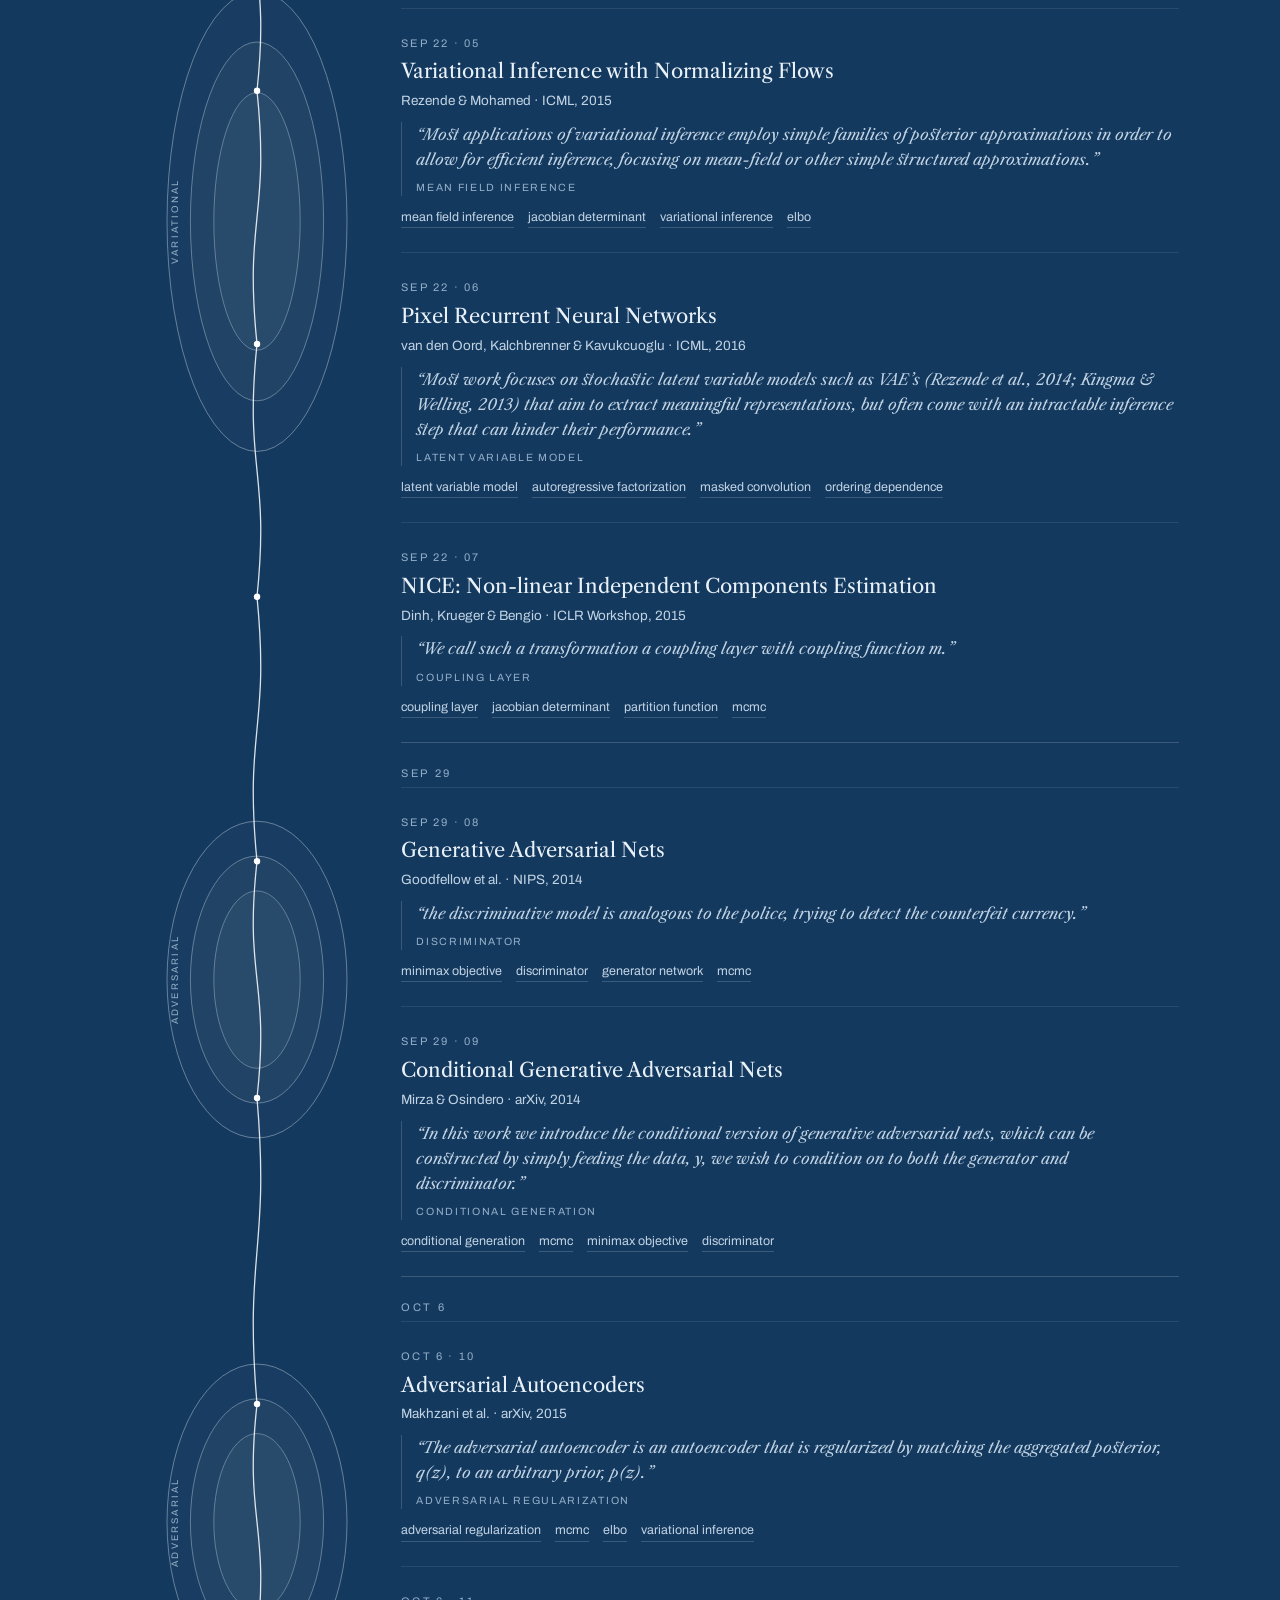
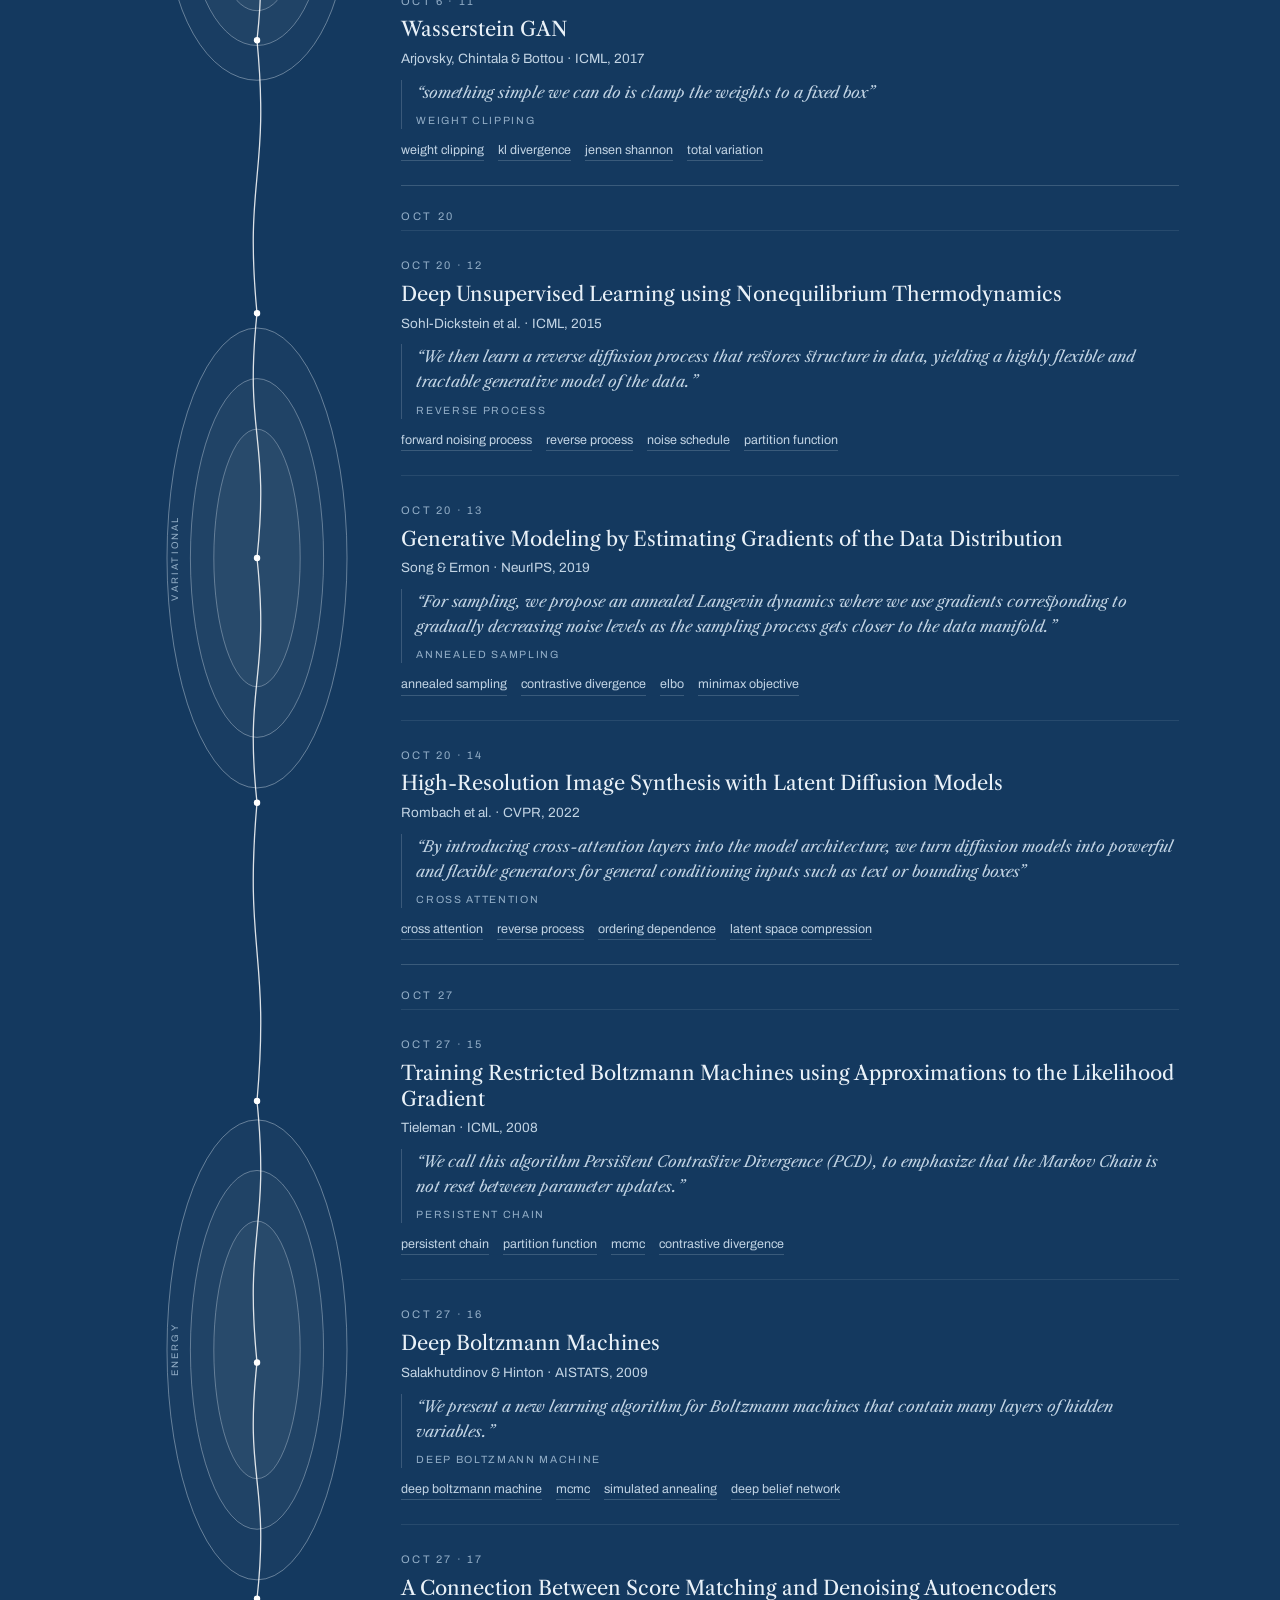
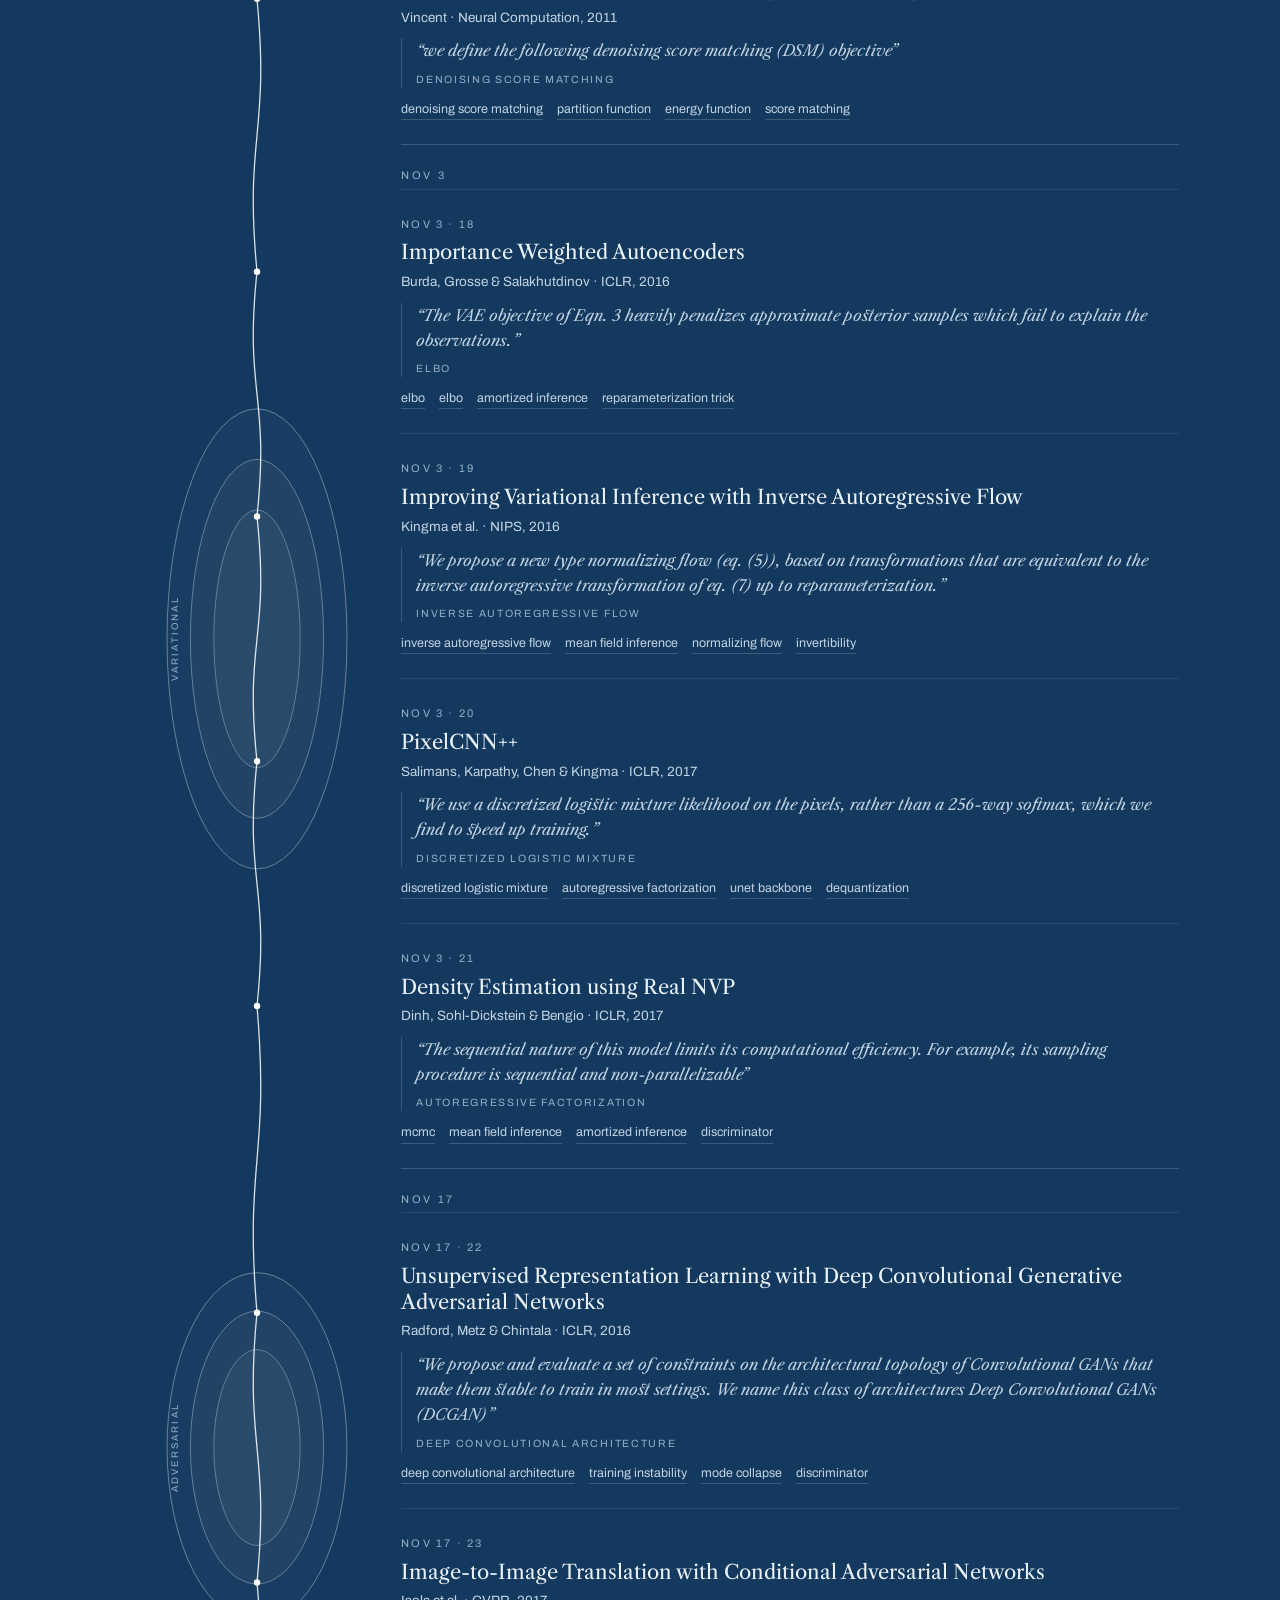
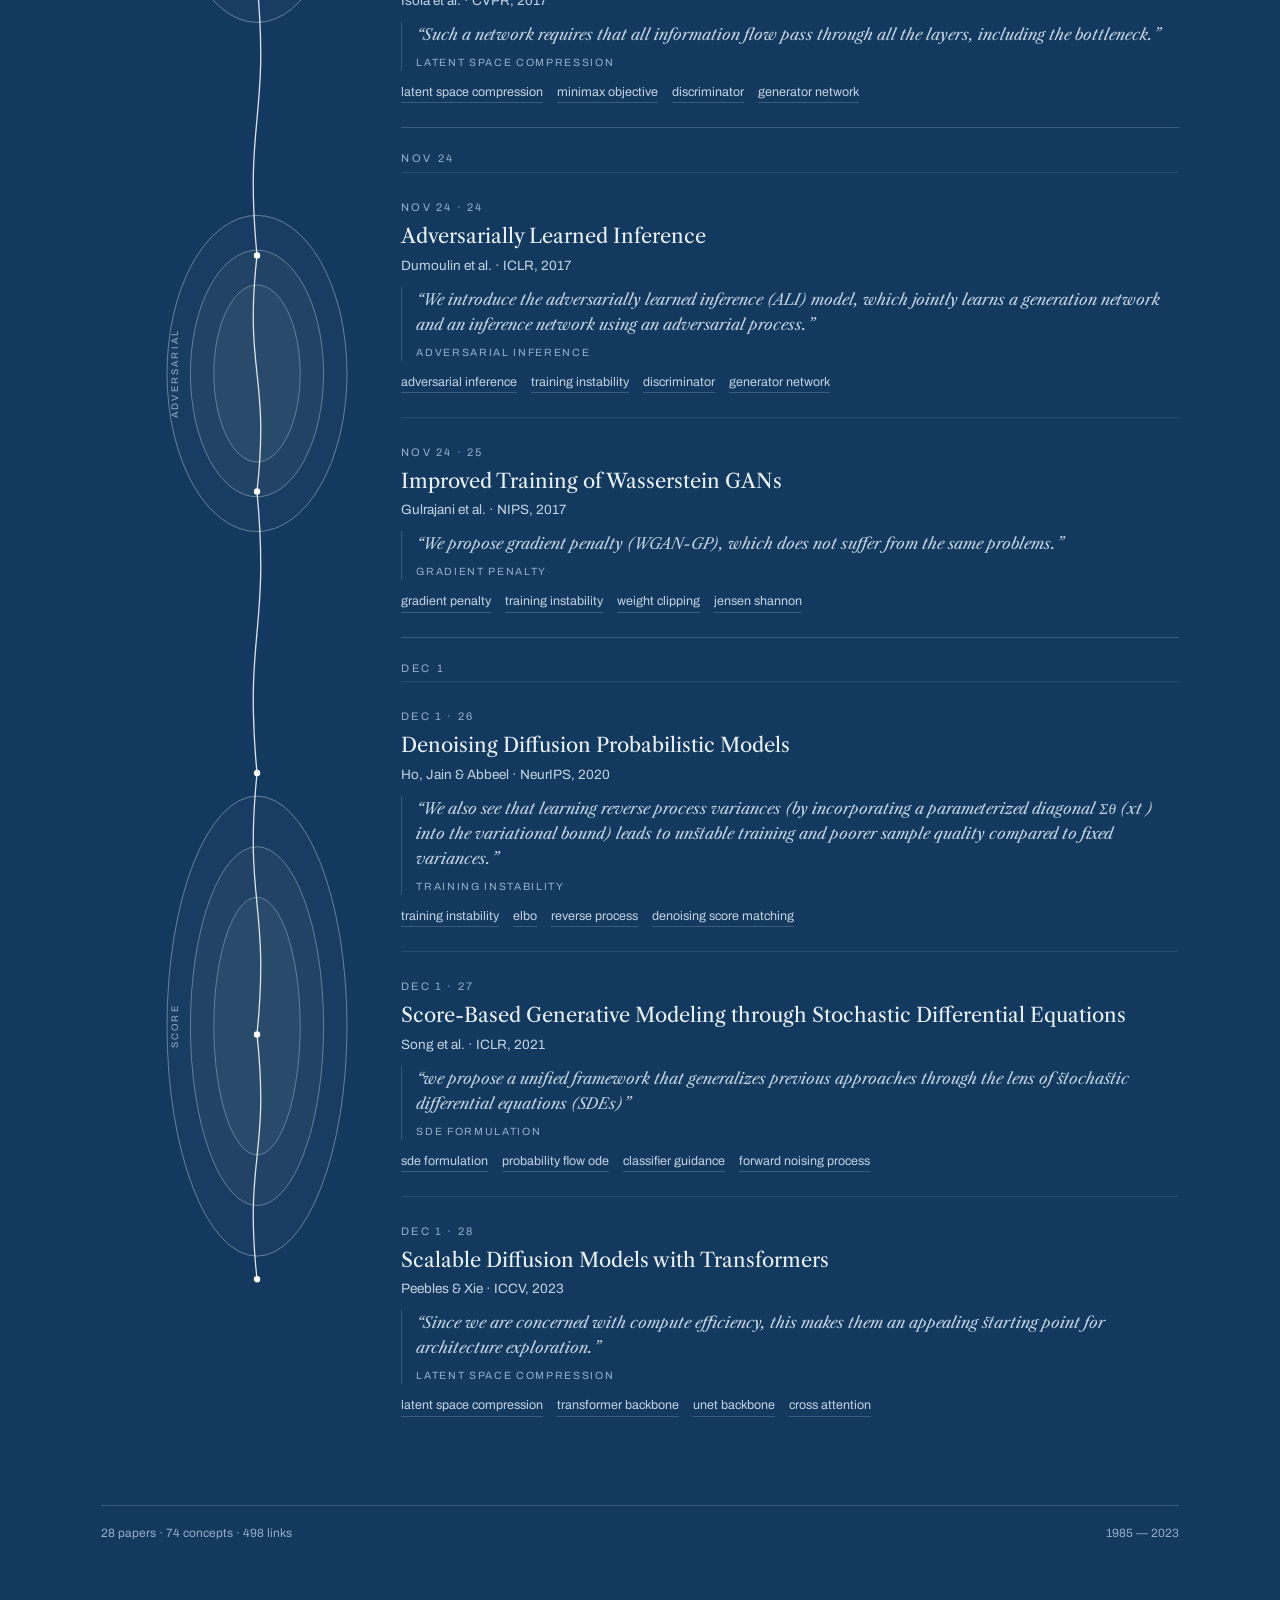
==== commit e790aae0: "Merge branch 'rose/edge-legend' # Conflicts: #	concept.html #	concepts.html #	experiments.html #	ind" ====
--- a/index.html
+++ b/index.html
@@ -8,7 +8,7 @@
 <link rel="preconnect" href="https://fonts.googleapis.com">
 <link rel="preconnect" href="https://fonts.gstatic.com" crossorigin>
 <link href="https://fonts.googleapis.com/css2?family=Libre+Caslon+Text:ital,wght@0,400;0,700;1,400&family=Archivo:wght@400;500&display=swap" rel="stylesheet">
-<link rel="stylesheet" href="assets/atlas.css?v=2facc1d6">
+<link rel="stylesheet" href="assets/atlas.css?v=14428c9c">
 <script>
 window.MathJax={
   tex:{inlineMath:[["\\(","\\)"]],displayMath:[["\\[","\\]"]],processEscapes:true},
@@ -20,8 +20,8 @@
 <script src="assets/vendor/tex-svg-full.js?v=b5ddbe0e" id="MathJax-script" async></script>
 </head>
 <body><div class="plate" id="app"></div>
-<script src="assets/data.js?v=3d734279"></script>
-<script src="assets/atlas.js?v=3c6f5e39"></script>
+<script src="assets/data.js?v=22fff057"></script>
+<script src="assets/atlas.js?v=e7443634"></script>
 <script src="assets/profile.js?v=bf8e5c6f"></script>
 <script src="assets/timeline.js?v=e0ed4c23"></script>
 </body></html>
--- a/assets/atlas.css
+++ b/assets/atlas.css
@@ -153,6 +153,31 @@
 .res .rv{ font-family:var(--sans); font-size:13px; color:var(--ink-faint);
   margin-top:3px; line-height:1.5; }
 .res .prov{ margin-top:7px; letter-spacing:.11em; line-height:1.6; }
+.head .grp{ margin-top:14px; display:flex; gap:8px; flex-wrap:wrap; }
+/* an event: the occasion, then its talks in the order they were given */
+.evt{ padding-top:4px; }
+.evt + .evt{ margin-top:34px; }
+.evt h3{ font-size:23px; line-height:1.24; margin-top:6px; font-weight:400; }
+.evt .evwhen{ font-family:var(--sans); font-size:12.5px; letter-spacing:.04em;
+  color:var(--ink-faint); margin-top:6px; margin-bottom:4px; }
+/* one talk inside an event: its slot in the day, then the talk */
+.etalk{ display:grid; grid-template-columns:5.5rem minmax(0,1fr); gap:0 14px;
+  padding:13px 0; border-bottom:1px solid var(--rule-soft); align-items:baseline; }
+.etalk .eslot{ font-family:var(--sans); font-size:11px; letter-spacing:.13em;
+  text-transform:uppercase; color:var(--ink-faint); white-space:nowrap; }
+.etalk .et{ font-size:16.5px; line-height:1.34; }
+.etalk .et a{ text-decoration:none; border-bottom:1px solid var(--rule); }
+.etalk .et a:hover{ color:var(--route); border-color:var(--route); }
+.etalk .ew{ font-family:var(--sans); font-size:13px; color:var(--ink-soft);
+  margin-top:5px; line-height:1.45; }
+.etalk .epaper{ font-family:var(--sans); font-size:11px; letter-spacing:.13em;
+  text-transform:uppercase; color:var(--spark); margin-top:6px; line-height:1.5; }
+.etalk .epaper a{ color:inherit; text-decoration:none;
+  border-bottom:1px solid var(--rule-soft); }
+@media (max-width:560px){
+  .etalk{ grid-template-columns:1fr; gap:0; }
+  .etalk .eslot{ margin-bottom:5px; }
+}
 .tbl{ width:100%; border-collapse:collapse; font-family:var(--sans); font-size:13.5px; }
 .tbl th{ text-align:left; font-weight:400; color:var(--ink-faint); font-size:11px;
   letter-spacing:.16em; text-transform:uppercase; padding:8px 10px 8px 0; border-bottom:1px solid var(--rule); }
@@ -299,12 +324,25 @@
 .egowrap{ border:1px solid var(--rule); margin-top:10px; background:var(--paper);
   overflow-x:auto; }
 svg.rose{ display:block; margin:0 auto; }
-svg.rose .sp{ fill:none; stroke:var(--route); stroke-width:1; opacity:.5; }
-svg.rose .sp.t-cites,svg.rose .sp.t-cited-by{ stroke:var(--etch); opacity:.75; }
-svg.rose .sp.t-cited-by{ stroke-dasharray:2 3; }
-svg.rose .sp.t-introduces{ stroke-width:2; opacity:.9; }
-svg.rose .sp.t-motivated-by{ stroke-dasharray:5 3; }
-svg.rose .sp.t-evaluates-with{ stroke-dasharray:1.5 3; }
+/* One line style per relation. Before this, extends, replaces, uses and
+   `relates` all fell through to the base rule and drew identically -- and uses
+   (134 edges) and extends (65) are the two commonest relations after citation,
+   so the rose was least legible exactly where it was busiest. Paper-to-paper
+   links stay --etch and paper-to-concept links stay --route, so the two halves
+   of the neighbourhood never have to be told apart by dash pattern alone.
+   The key under the rose is built from these same classes, so it cannot drift
+   from what is actually drawn. */
+svg.rose .sp{ fill:none; stroke:var(--route); stroke-width:1.3; opacity:.85; }
+svg.rose .sp.t-introduces{ stroke-width:2.4; opacity:.95; }
+svg.rose .sp.t-extends{ stroke-width:1.3; opacity:.85; }
+svg.rose .sp.t-replaces{ stroke-width:1.6; opacity:.9; stroke-dasharray:7 2.5 1 2.5; }
+svg.rose .sp.t-motivated-by{ stroke-width:1; opacity:.7; stroke-dasharray:5 3; }
+svg.rose .sp.t-uses{ stroke-width:1; opacity:.3; }
+svg.rose .sp.t-evaluates-with{ stroke-width:1; opacity:.5; stroke-dasharray:1.5 3; }
+svg.rose .sp.t-acknowledges-limitation{ stroke-width:1.8; opacity:.8; stroke-dasharray:1 3; }
+svg.rose .sp.t-relates{ stroke-width:1.4; opacity:.6; stroke-dasharray:3 3; }
+svg.rose .sp.t-cites{ stroke:var(--etch); stroke-width:1; opacity:.75; stroke-dasharray:none; }
+svg.rose .sp.t-cited-by{ stroke:var(--etch); stroke-width:1; opacity:.75; stroke-dasharray:4 2.5; }
 svg.rose .sp.hot{ opacity:1; stroke-width:2.2; }
 svg.rose.focused .sp.dim{ opacity:.12; }
 svg.rose .ch{ fill:none; stroke:var(--etch); stroke-width:.8; opacity:.25; }
@@ -321,6 +359,17 @@
 svg.rose .ri:hover .rl,svg.rose .ri:focus-visible .rl,
 svg.rose .ri.hl .rl{ fill:var(--route); }
 
+/* ---- the rose's key ----
+   Each swatch is a real `svg.rose` carrying the same class as the spoke it
+   stands for, so the key is drawn by the stylesheet that draws the picture.
+   It lists only the relations this paper's rose actually contains. */
+.rosekey{ display:flex; flex-wrap:wrap; gap:5px 15px; margin-top:8px; align-items:center; }
+.rosekey .k{ display:inline-flex; align-items:center; gap:6px; }
+.rosekey .k svg{ display:block; flex:none; overflow:visible; }
+.rosekey .k b{ font-family:var(--sans); font-size:10.5px; font-weight:400;
+  letter-spacing:.11em; text-transform:uppercase; color:var(--ink-faint); white-space:nowrap; }
+.rosekey svg.rose .ch{ opacity:.55; stroke-width:1.1; }
+
 /* restored bipartite view, now carrying intra-column arcs */
 svg.bip2{ display:block; width:100%; min-width:640px; height:auto; }
 svg.bip2 .bhead{ font-family:var(--sans); font-size:10.5px; letter-spacing:.18em;
@@ -336,53 +385,6 @@
 svg.bip2 .bn.sel .bdot{ opacity:1; r:5; }
 svg.bip2 .bn.near .blab{ fill:var(--ink); }
 svg.bip2 .bn.far{ opacity:.24; }
-/* ---- visit trail ----
-   Nodes you have already been to, glowing behind you. --trail is set per node
-   in network.js: 1 for the one you just left, decaying exponentially back
-   through the last few. Placed after every .sel / .near / .far rule above so
-   the cascade is plain rather than a specificity argument.
-
-   The glow is --spark: gold in cyanotype, brick in survey, magenta in bathy,
-   orange in thermal. Owner's call, and it survives the objection that first
-   pushed it to --ink -- that --spark already means "this paper cites that one"
-   on the arcs. What makes it work is that the trail is now a lit DISC and the
-   arcs are thin LINES. When the glow was only a faint bloom the two were easy
-   to confuse; a body is not a stroke, and form separates them where hue does
-   not. The selected node stays --route and a solid fill, so all three marks
-   differ in shape before they differ in colour. */
-svg.chart .pn.trail,svg.chart .cn.trail,
-svg.bip2 .bn.trail,svg.mx .ml.trail{
-  filter:drop-shadow(0 0 calc(2px + 11px * var(--trail,0)) var(--spark))
-         drop-shadow(0 0 calc(1px + 4px  * var(--trail,0)) var(--spark));
-}
-/* Every node already carries a transparent shape as its hit target. Lighting it
-   gives the glow a body instead of only a bloom -- a bloom alone reads as
-   "slightly brighter", which is not what you can pick out of a plate of ninety
-   nodes at a glance. */
-svg.chart .pn.trail .hit,svg.chart .cn.trail .hit,
-svg.bip2 .bn.trail .hit,svg.mx .ml.trail .hit{
-  fill:var(--spark); opacity:calc(.22 * var(--trail,0));
-}
-/* Isolating dims everything unrelated. A trail node has to climb back out of
-   that, or the trail is invisible exactly when it is most useful. */
-svg.chart .pn.trail.far,svg.chart .cn.trail.far{ opacity:calc(.16 + .72 * var(--trail,0)); }
-svg.bip2 .bn.trail.far{ opacity:calc(.24 + .64 * var(--trail,0)); }
-svg.mx.focused .ml.trail.far{ opacity:calc(.3 + .6 * var(--trail,0)); }
-
-/* the mark itself, so the glow has something solid at its centre */
-svg.chart .pn.trail .mk{ stroke:var(--spark); stroke-width:2.2; }
-svg.chart .cn.trail .dot{ opacity:1; fill:var(--spark); stroke:var(--spark); stroke-width:2.5; }
-svg.bip2 .bn.trail .bdot{ opacity:1; fill:var(--spark); }
-svg.chart .pn.trail .pl,svg.chart .cn.trail .cl,
-svg.bip2 .bn.trail .blab,svg.mx .ml.trail .mt{ fill:var(--ink-soft); }
-
-/* The glow fades in rather than snapping, which is what makes it read as a
-   trail rather than as a second selection. Line 172 turns this off wholesale
-   under prefers-reduced-motion; the glow itself stays, only the easing goes. */
-svg.chart .pn,svg.chart .cn,svg.bip2 .bn,svg.mx .ml{
-  transition:filter .45s ease-out,opacity .45s ease-out;
-}
-
 svg.bip2 .bw{ fill:none; stroke:var(--route); stroke-width:1; opacity:.55; }
 svg.bip2 .bw.t-cites{ stroke:var(--ink-faint); opacity:.75; stroke-width:1.1; }
 svg.bip2 .bw.t-relates{ stroke-width:1.5; opacity:.85; }
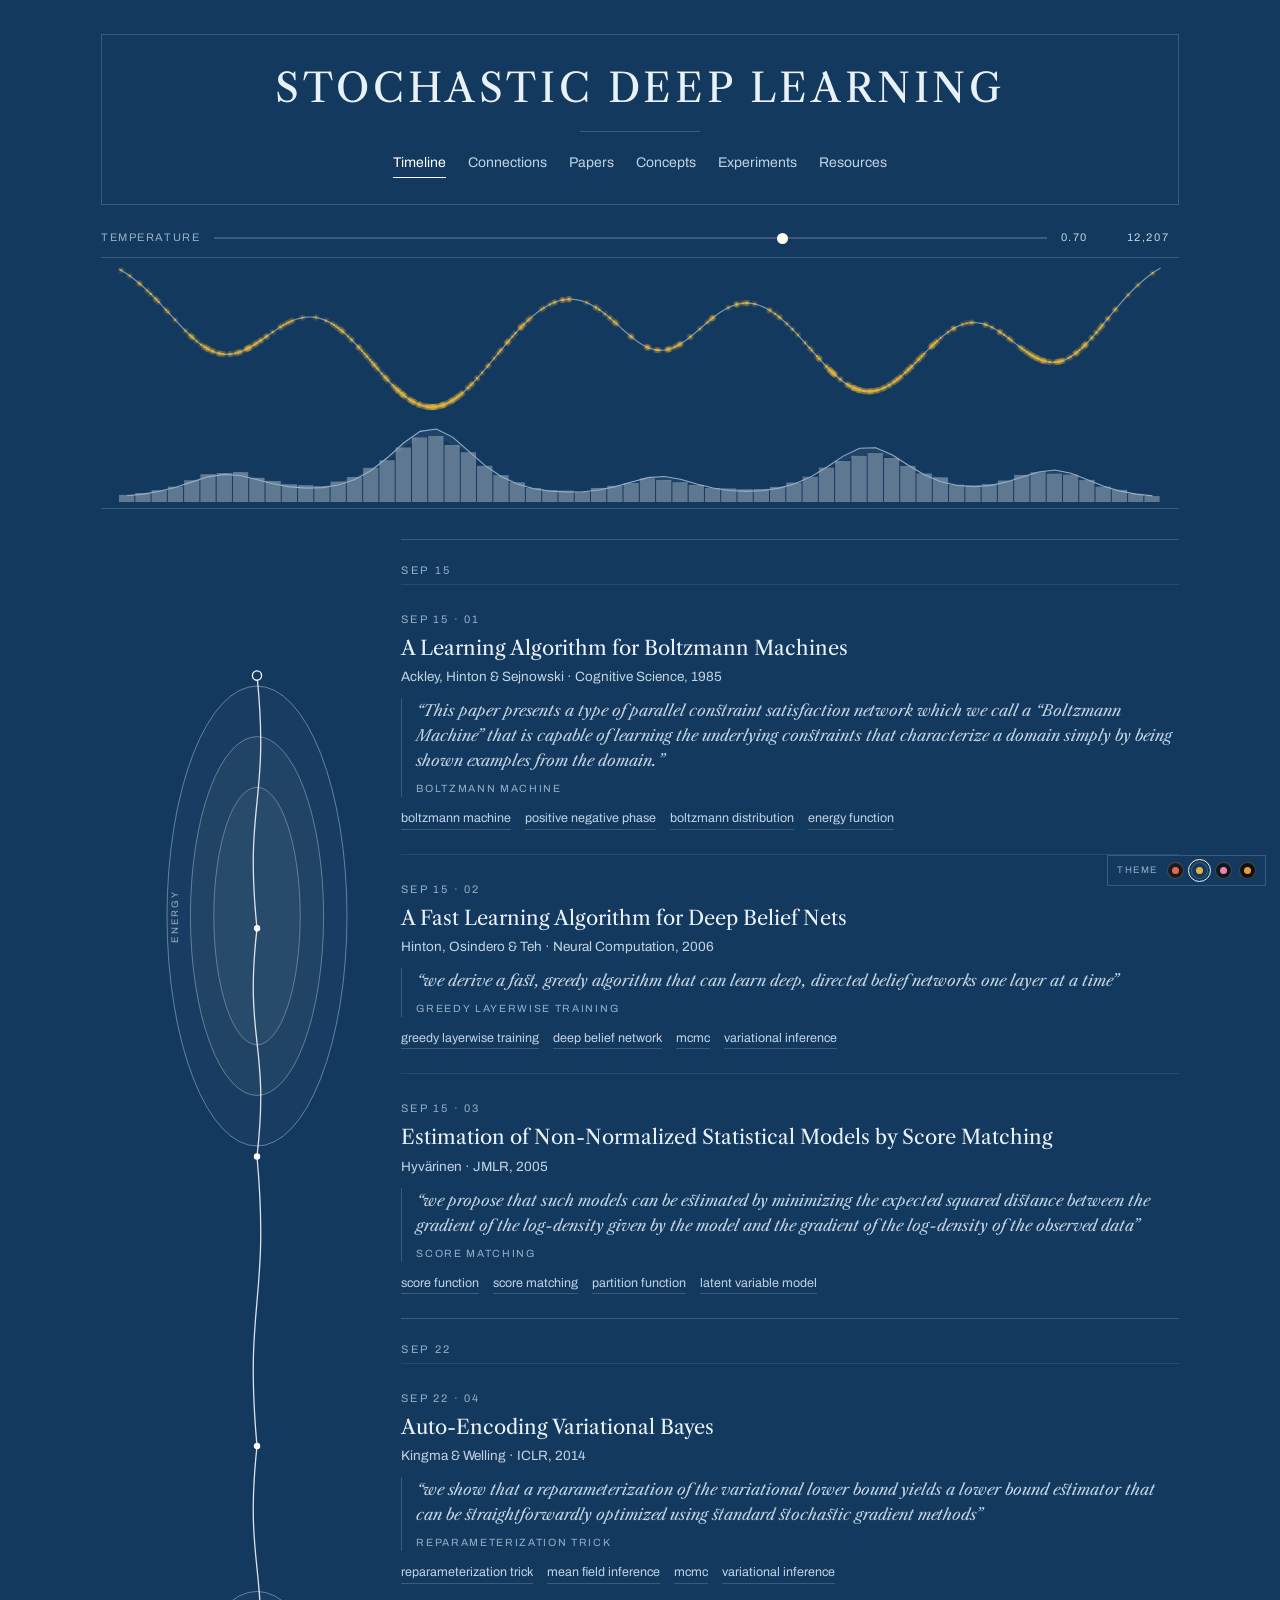
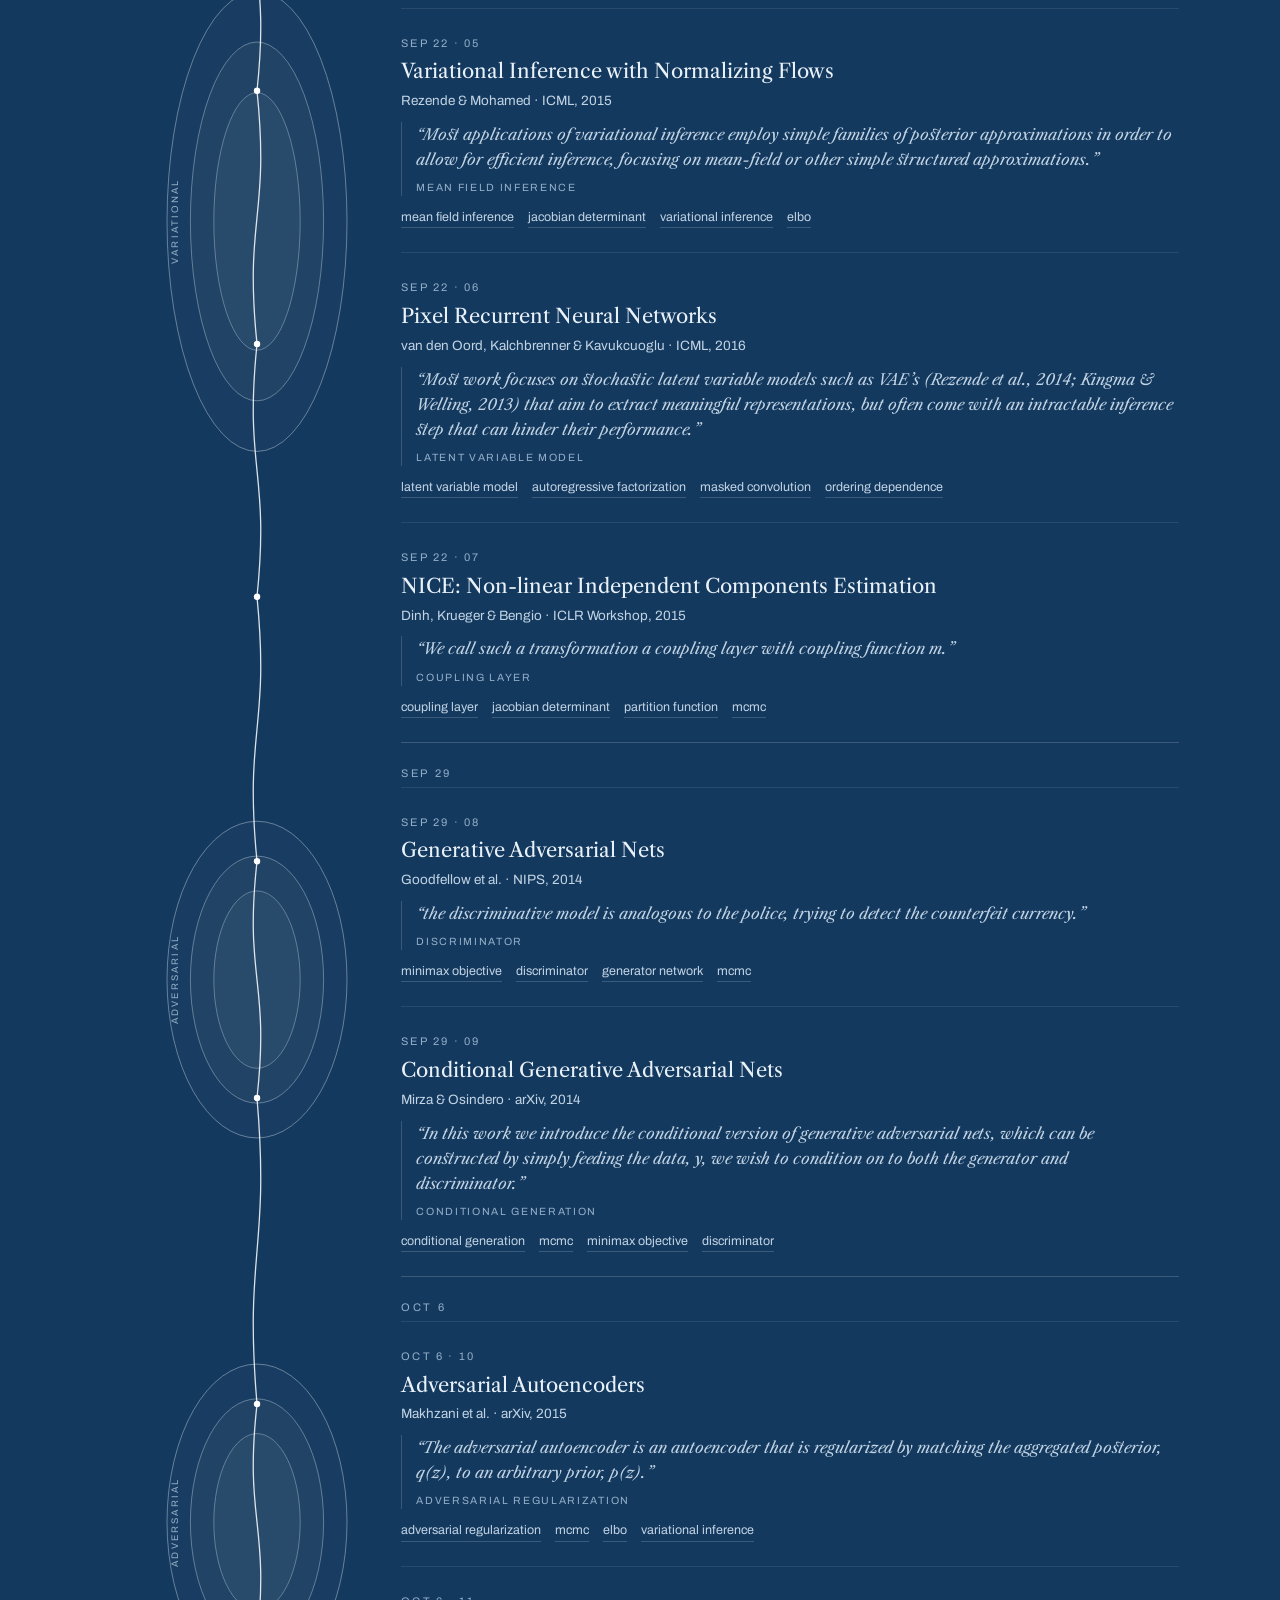
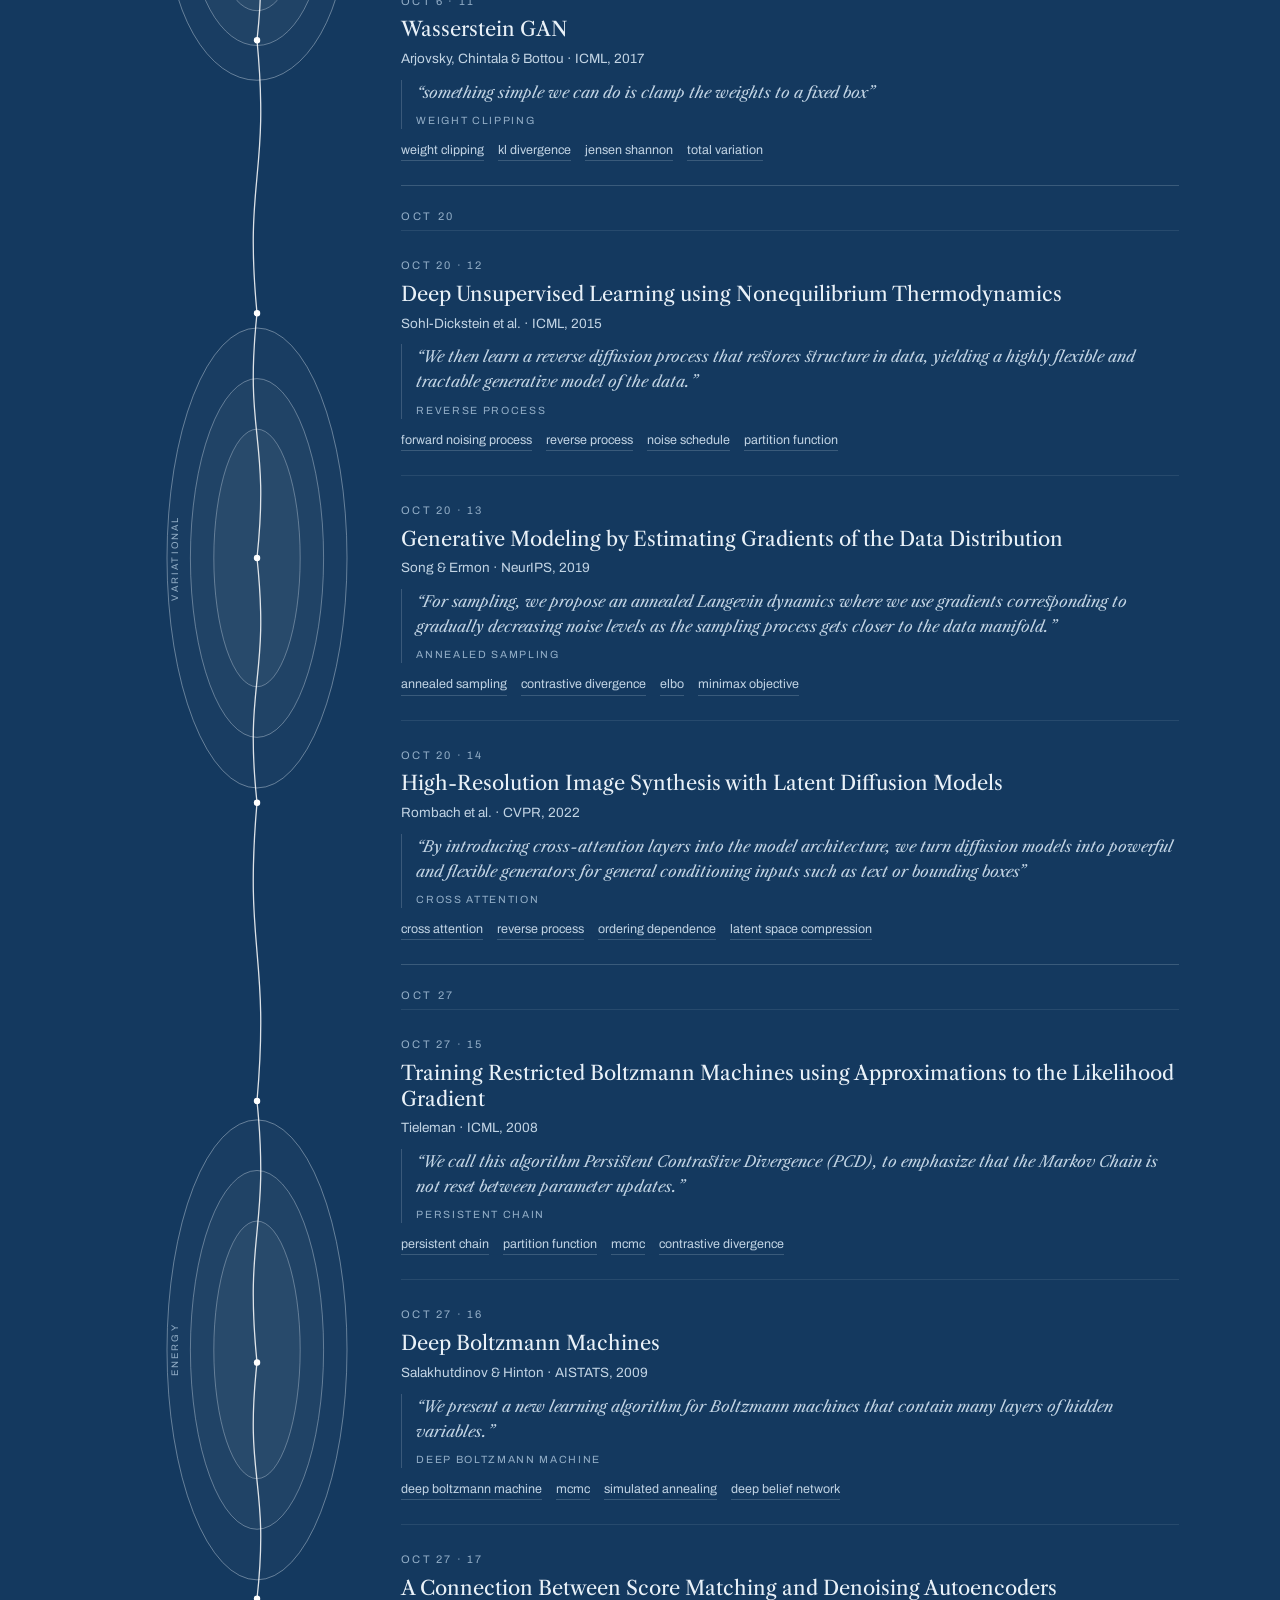
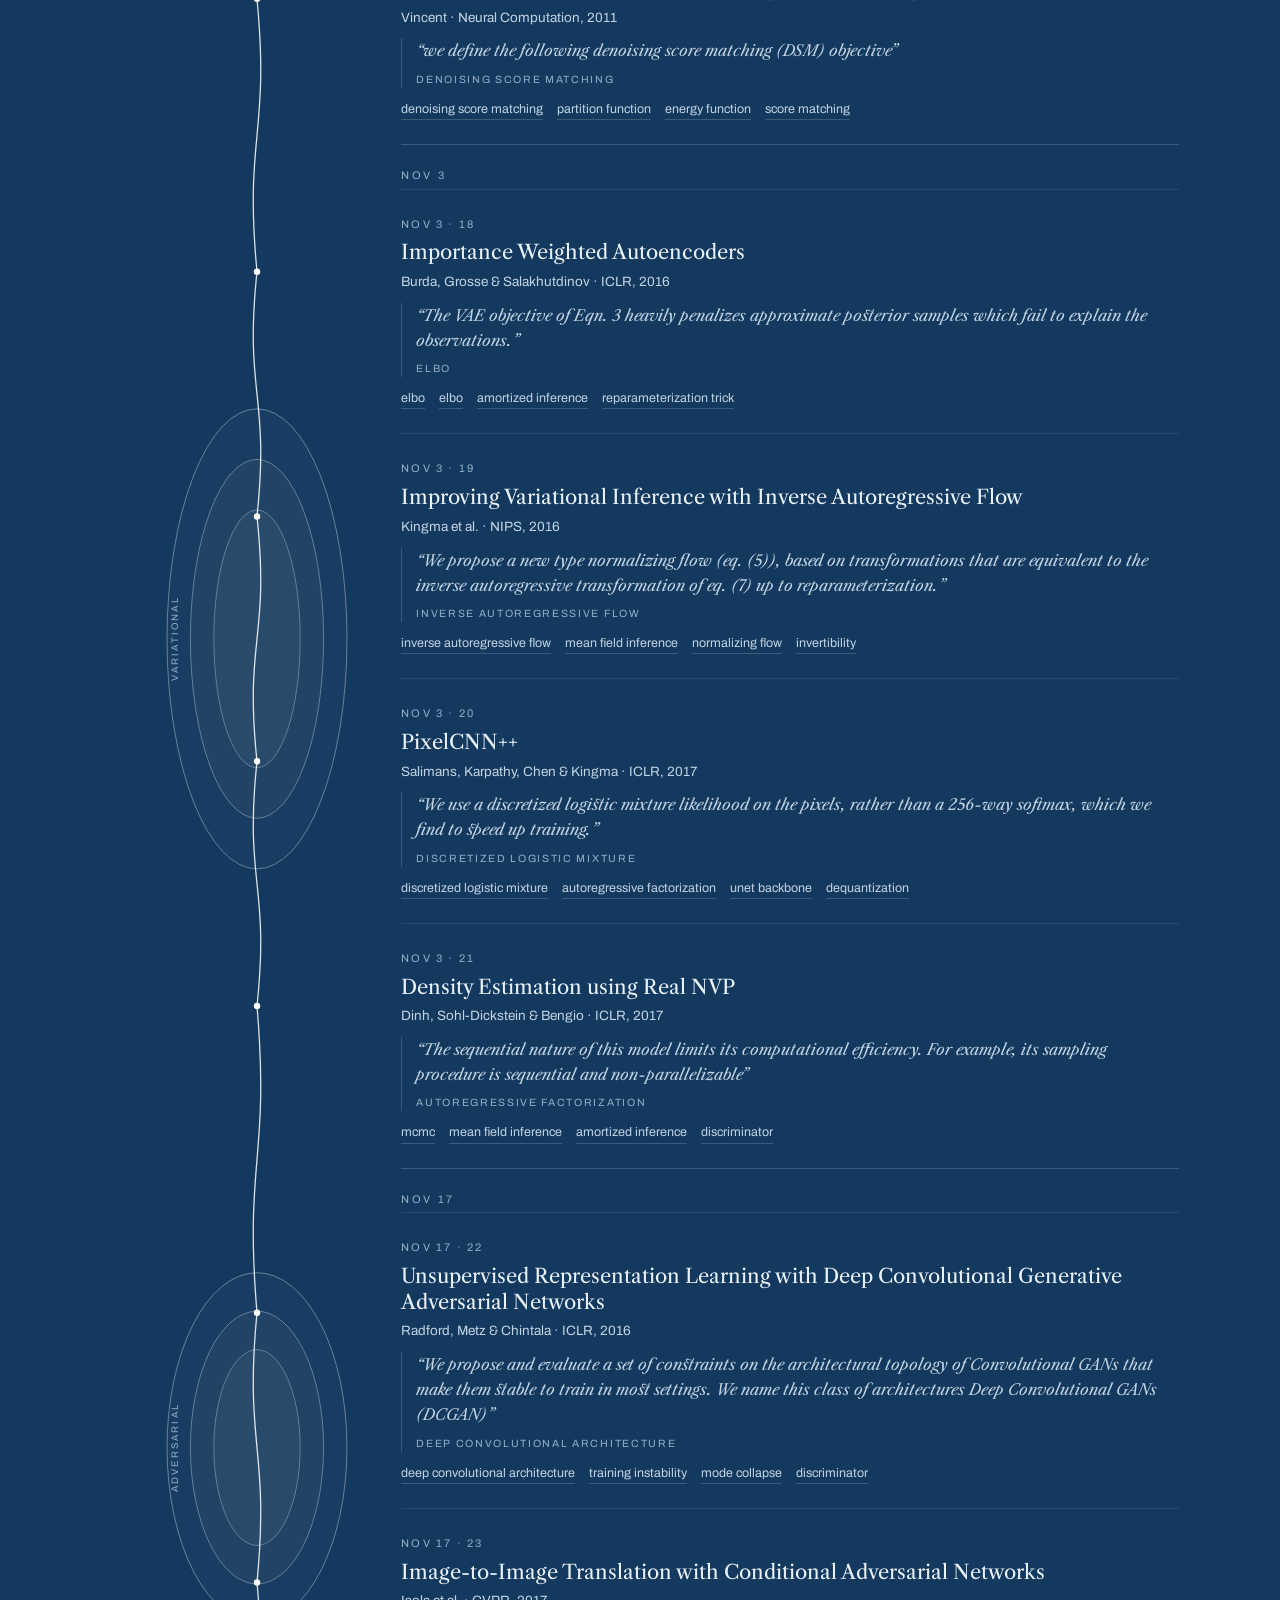
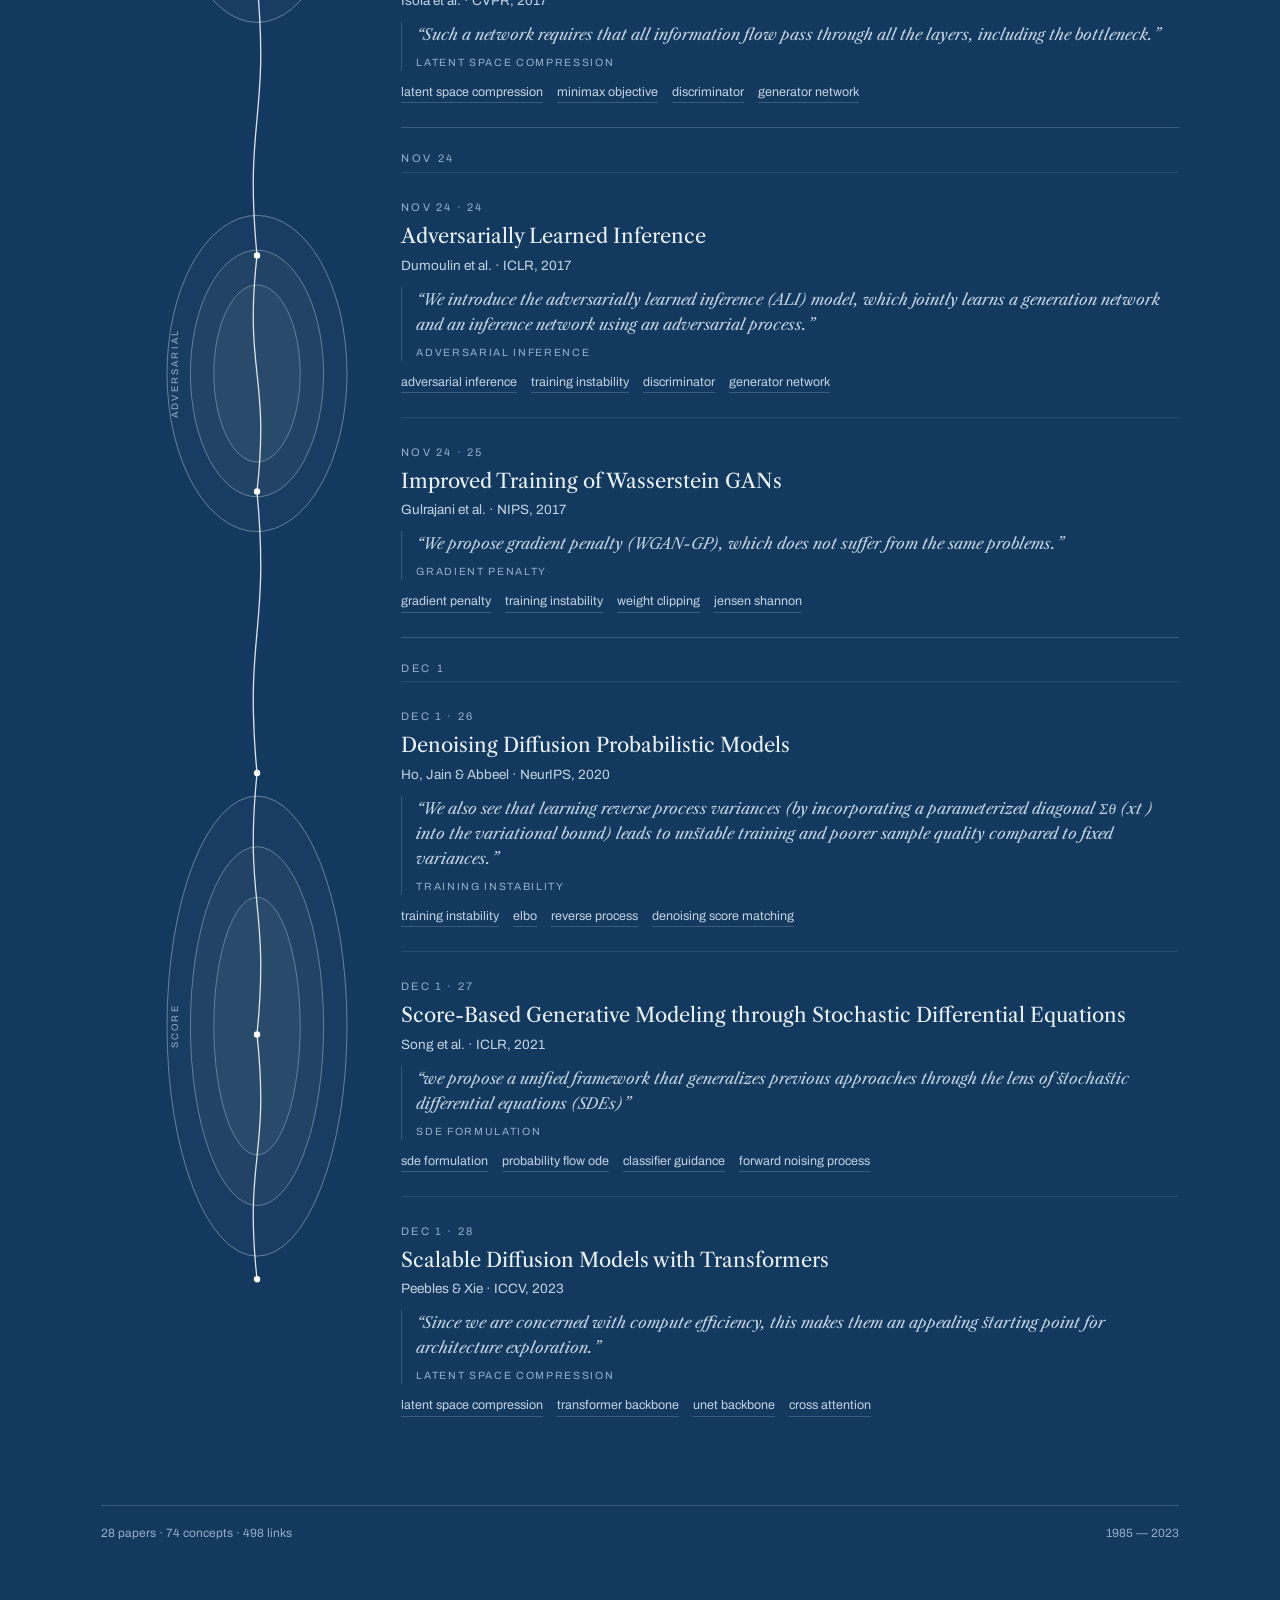
==== commit d7381b91: "Merge branch 'trail/visited-node-glow' # Conflicts: #	concept.html #	concepts.html #	experiments.htm" ====
--- a/index.html
+++ b/index.html
@@ -8,7 +8,7 @@
 <link rel="preconnect" href="https://fonts.googleapis.com">
 <link rel="preconnect" href="https://fonts.gstatic.com" crossorigin>
 <link href="https://fonts.googleapis.com/css2?family=Libre+Caslon+Text:ital,wght@0,400;0,700;1,400&family=Archivo:wght@400;500&display=swap" rel="stylesheet">
-<link rel="stylesheet" href="assets/atlas.css?v=14428c9c">
+<link rel="stylesheet" href="assets/atlas.css?v=48ec5cfc">
 <script>
 window.MathJax={
   tex:{inlineMath:[["\\(","\\)"]],displayMath:[["\\[","\\]"]],processEscapes:true},
--- a/assets/atlas.css
+++ b/assets/atlas.css
@@ -385,6 +385,53 @@
 svg.bip2 .bn.sel .bdot{ opacity:1; r:5; }
 svg.bip2 .bn.near .blab{ fill:var(--ink); }
 svg.bip2 .bn.far{ opacity:.24; }
+/* ---- visit trail ----
+   Nodes you have already been to, glowing behind you. --trail is set per node
+   in network.js: 1 for the one you just left, decaying exponentially back
+   through the last few. Placed after every .sel / .near / .far rule above so
+   the cascade is plain rather than a specificity argument.
+
+   The glow is --spark: gold in cyanotype, brick in survey, magenta in bathy,
+   orange in thermal. Owner's call, and it survives the objection that first
+   pushed it to --ink -- that --spark already means "this paper cites that one"
+   on the arcs. What makes it work is that the trail is now a lit DISC and the
+   arcs are thin LINES. When the glow was only a faint bloom the two were easy
+   to confuse; a body is not a stroke, and form separates them where hue does
+   not. The selected node stays --route and a solid fill, so all three marks
+   differ in shape before they differ in colour. */
+svg.chart .pn.trail,svg.chart .cn.trail,
+svg.bip2 .bn.trail,svg.mx .ml.trail{
+  filter:drop-shadow(0 0 calc(2px + 11px * var(--trail,0)) var(--spark))
+         drop-shadow(0 0 calc(1px + 4px  * var(--trail,0)) var(--spark));
+}
+/* Every node already carries a transparent shape as its hit target. Lighting it
+   gives the glow a body instead of only a bloom -- a bloom alone reads as
+   "slightly brighter", which is not what you can pick out of a plate of ninety
+   nodes at a glance. */
+svg.chart .pn.trail .hit,svg.chart .cn.trail .hit,
+svg.bip2 .bn.trail .hit,svg.mx .ml.trail .hit{
+  fill:var(--spark); opacity:calc(.22 * var(--trail,0));
+}
+/* Isolating dims everything unrelated. A trail node has to climb back out of
+   that, or the trail is invisible exactly when it is most useful. */
+svg.chart .pn.trail.far,svg.chart .cn.trail.far{ opacity:calc(.16 + .72 * var(--trail,0)); }
+svg.bip2 .bn.trail.far{ opacity:calc(.24 + .64 * var(--trail,0)); }
+svg.mx.focused .ml.trail.far{ opacity:calc(.3 + .6 * var(--trail,0)); }
+
+/* the mark itself, so the glow has something solid at its centre */
+svg.chart .pn.trail .mk{ stroke:var(--spark); stroke-width:2.2; }
+svg.chart .cn.trail .dot{ opacity:1; fill:var(--spark); stroke:var(--spark); stroke-width:2.5; }
+svg.bip2 .bn.trail .bdot{ opacity:1; fill:var(--spark); }
+svg.chart .pn.trail .pl,svg.chart .cn.trail .cl,
+svg.bip2 .bn.trail .blab,svg.mx .ml.trail .mt{ fill:var(--ink-soft); }
+
+/* The glow fades in rather than snapping, which is what makes it read as a
+   trail rather than as a second selection. Line 172 turns this off wholesale
+   under prefers-reduced-motion; the glow itself stays, only the easing goes. */
+svg.chart .pn,svg.chart .cn,svg.bip2 .bn,svg.mx .ml{
+  transition:filter .45s ease-out,opacity .45s ease-out;
+}
+
 svg.bip2 .bw{ fill:none; stroke:var(--route); stroke-width:1; opacity:.55; }
 svg.bip2 .bw.t-cites{ stroke:var(--ink-faint); opacity:.75; stroke-width:1.1; }
 svg.bip2 .bw.t-relates{ stroke-width:1.5; opacity:.85; }
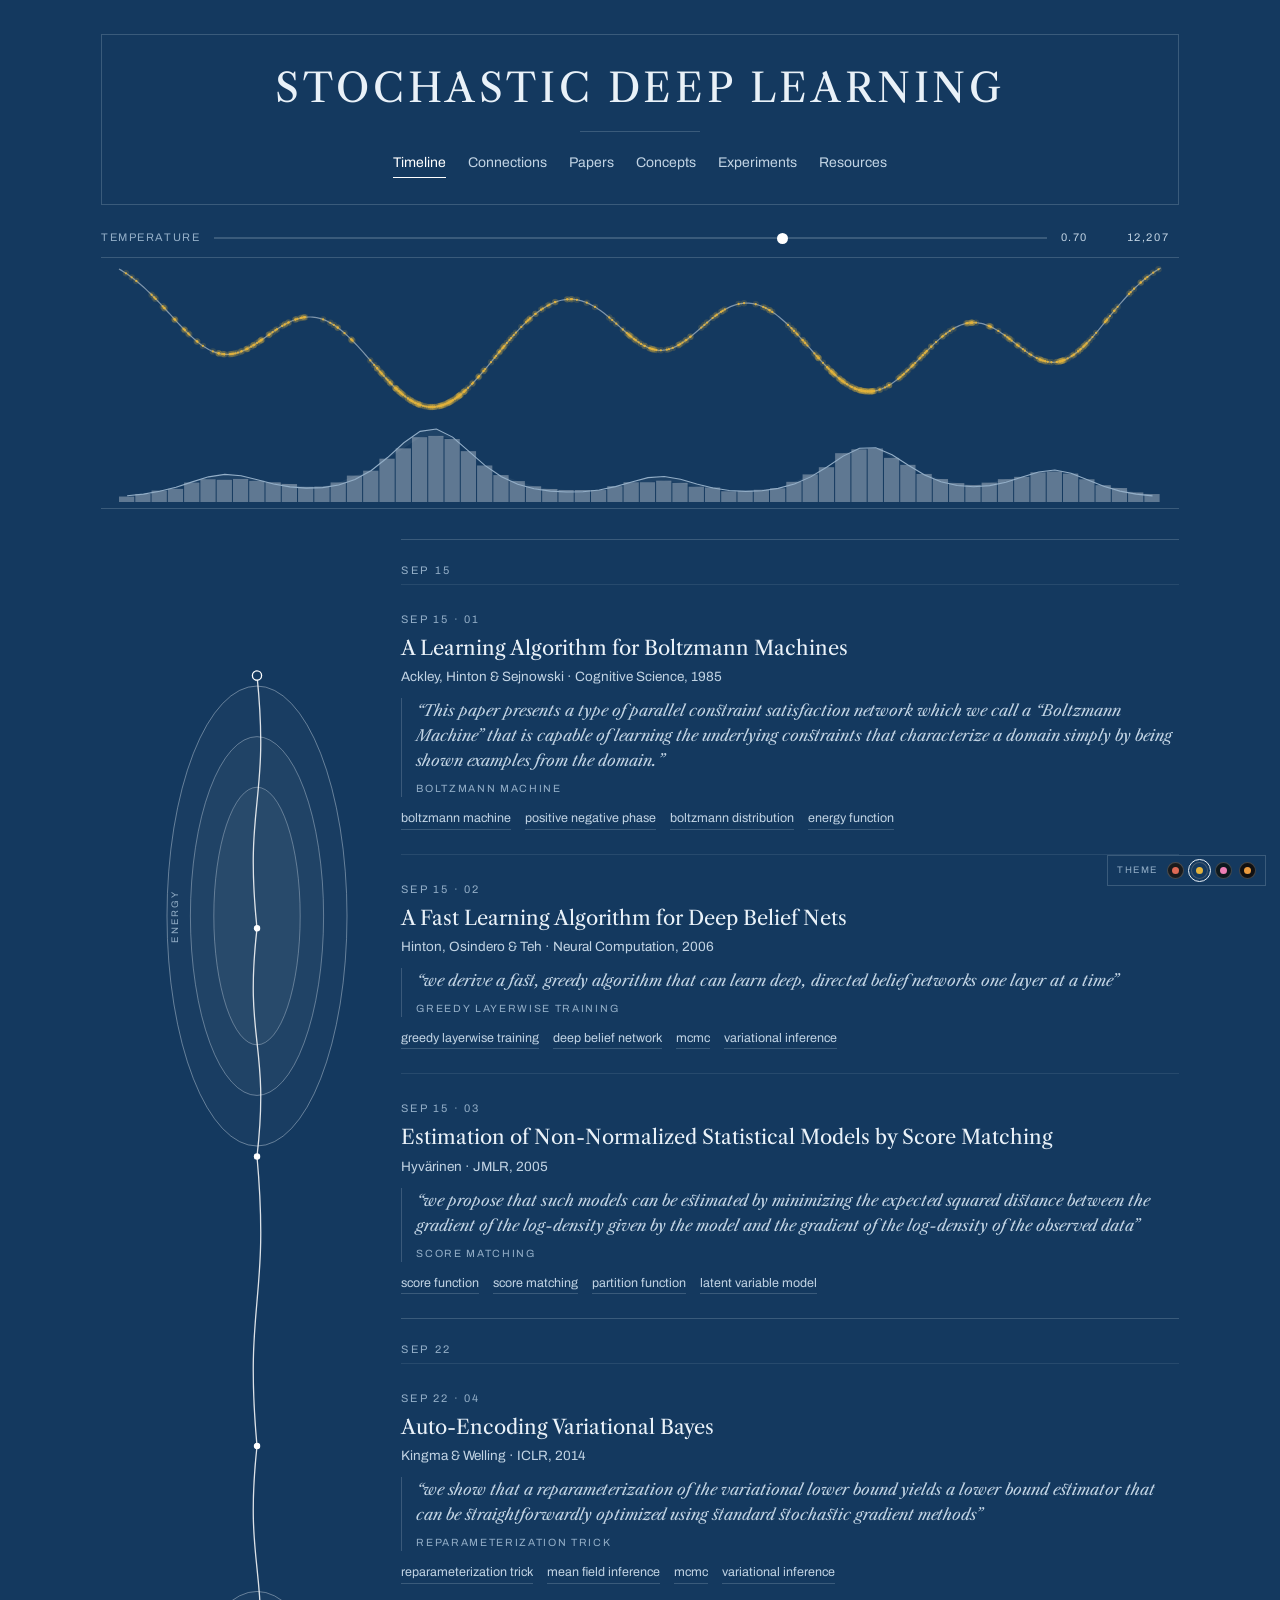
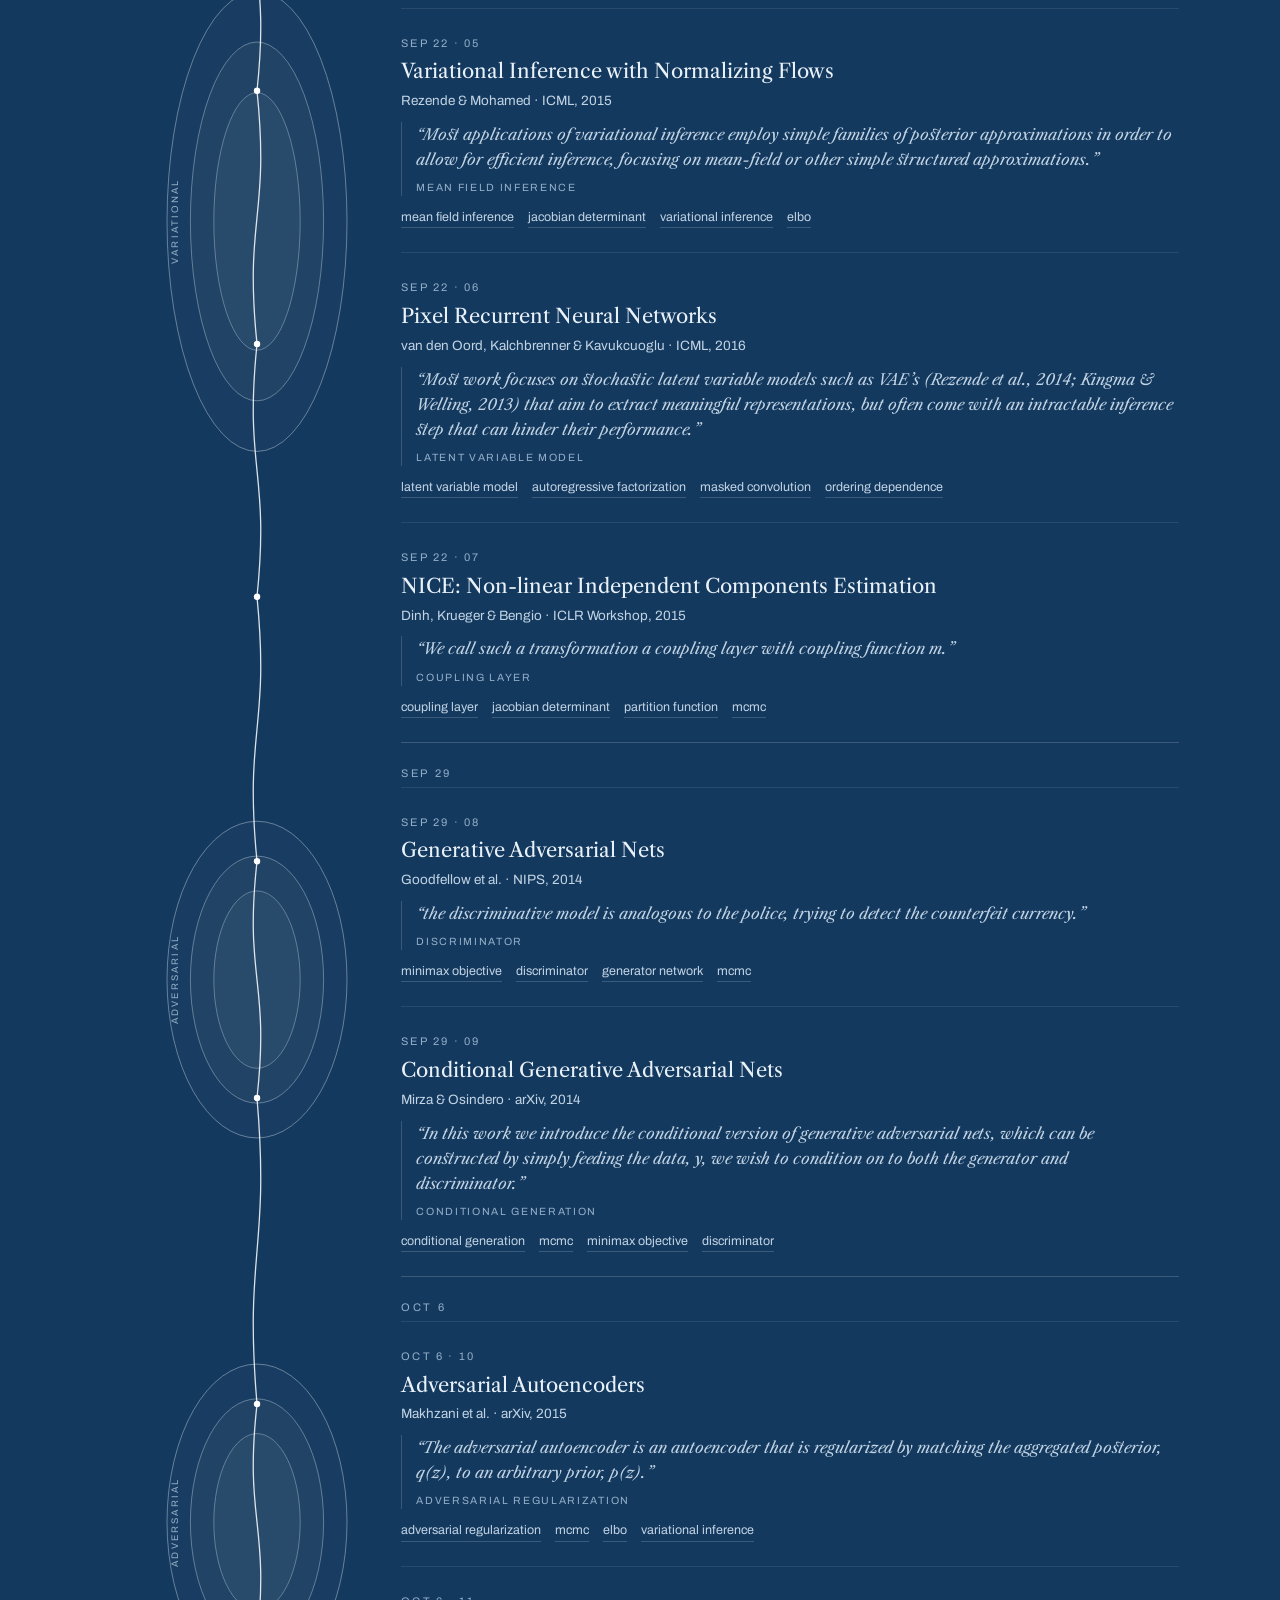
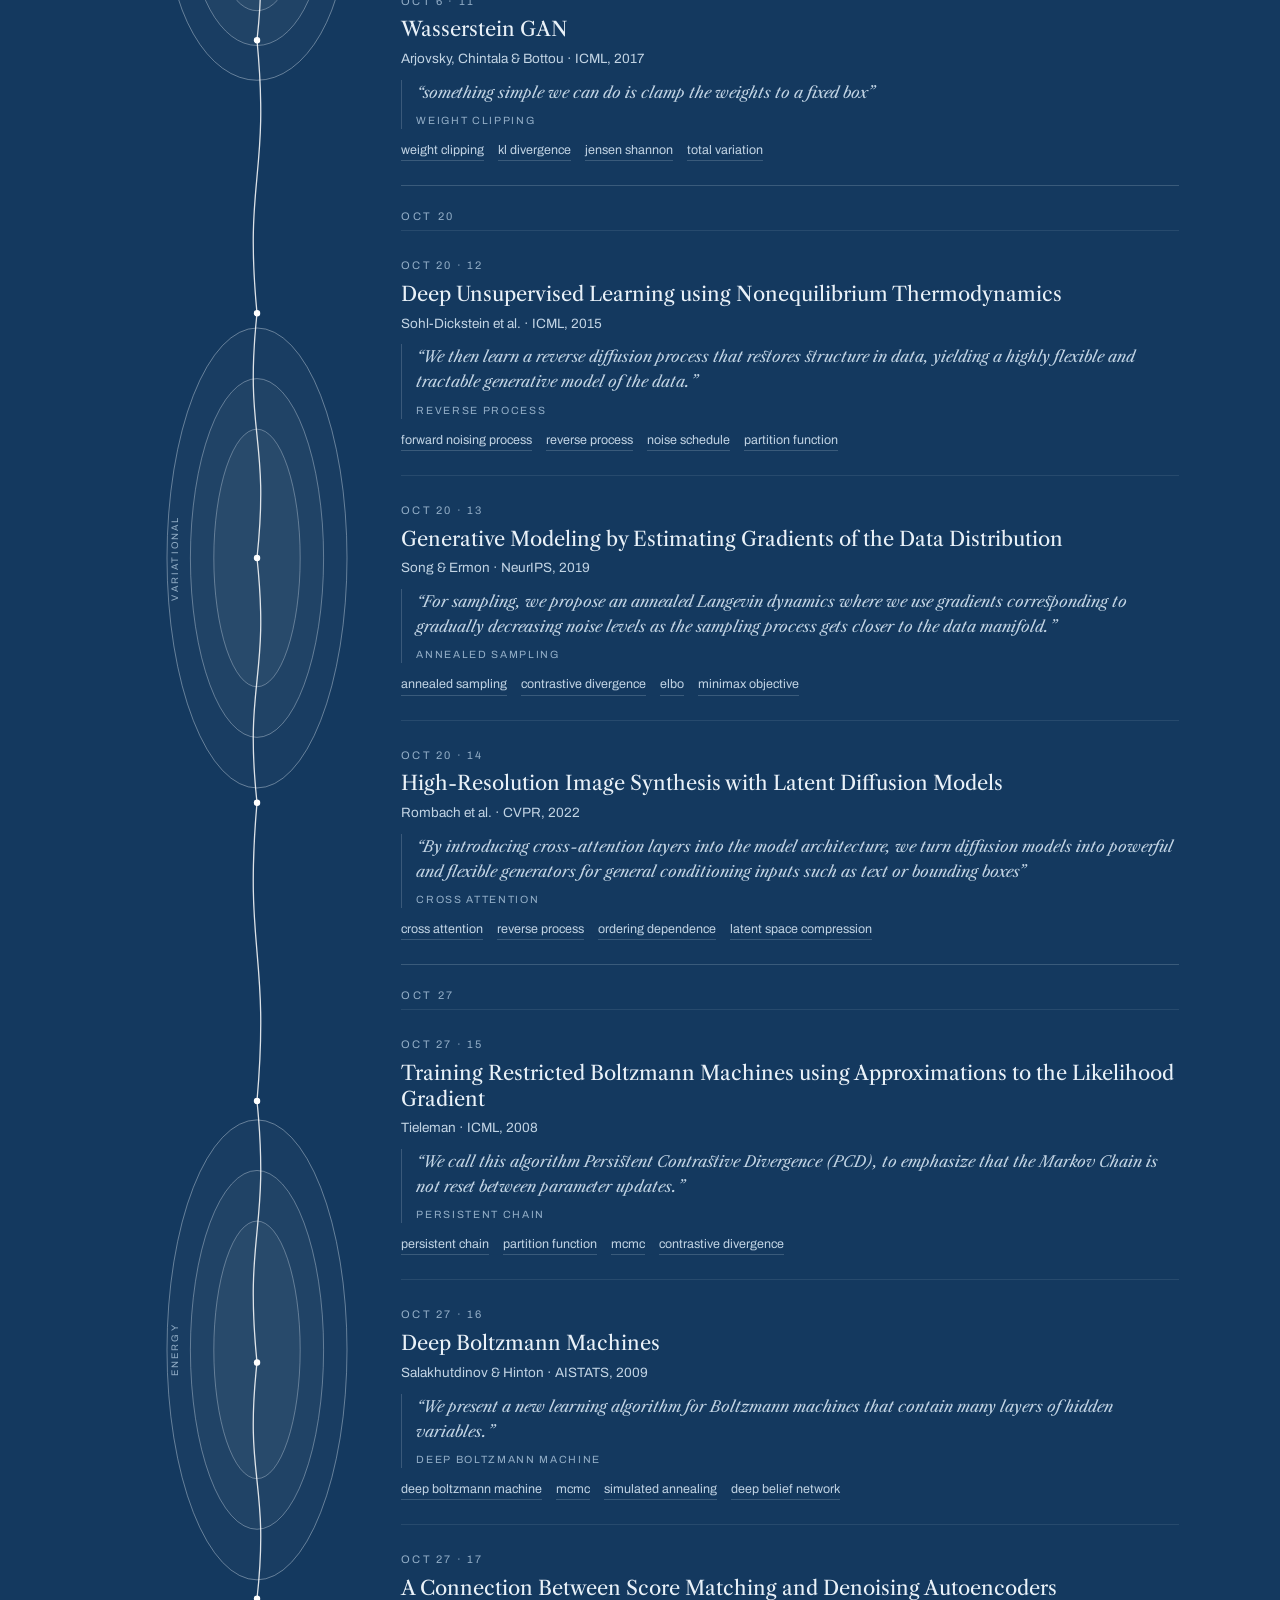
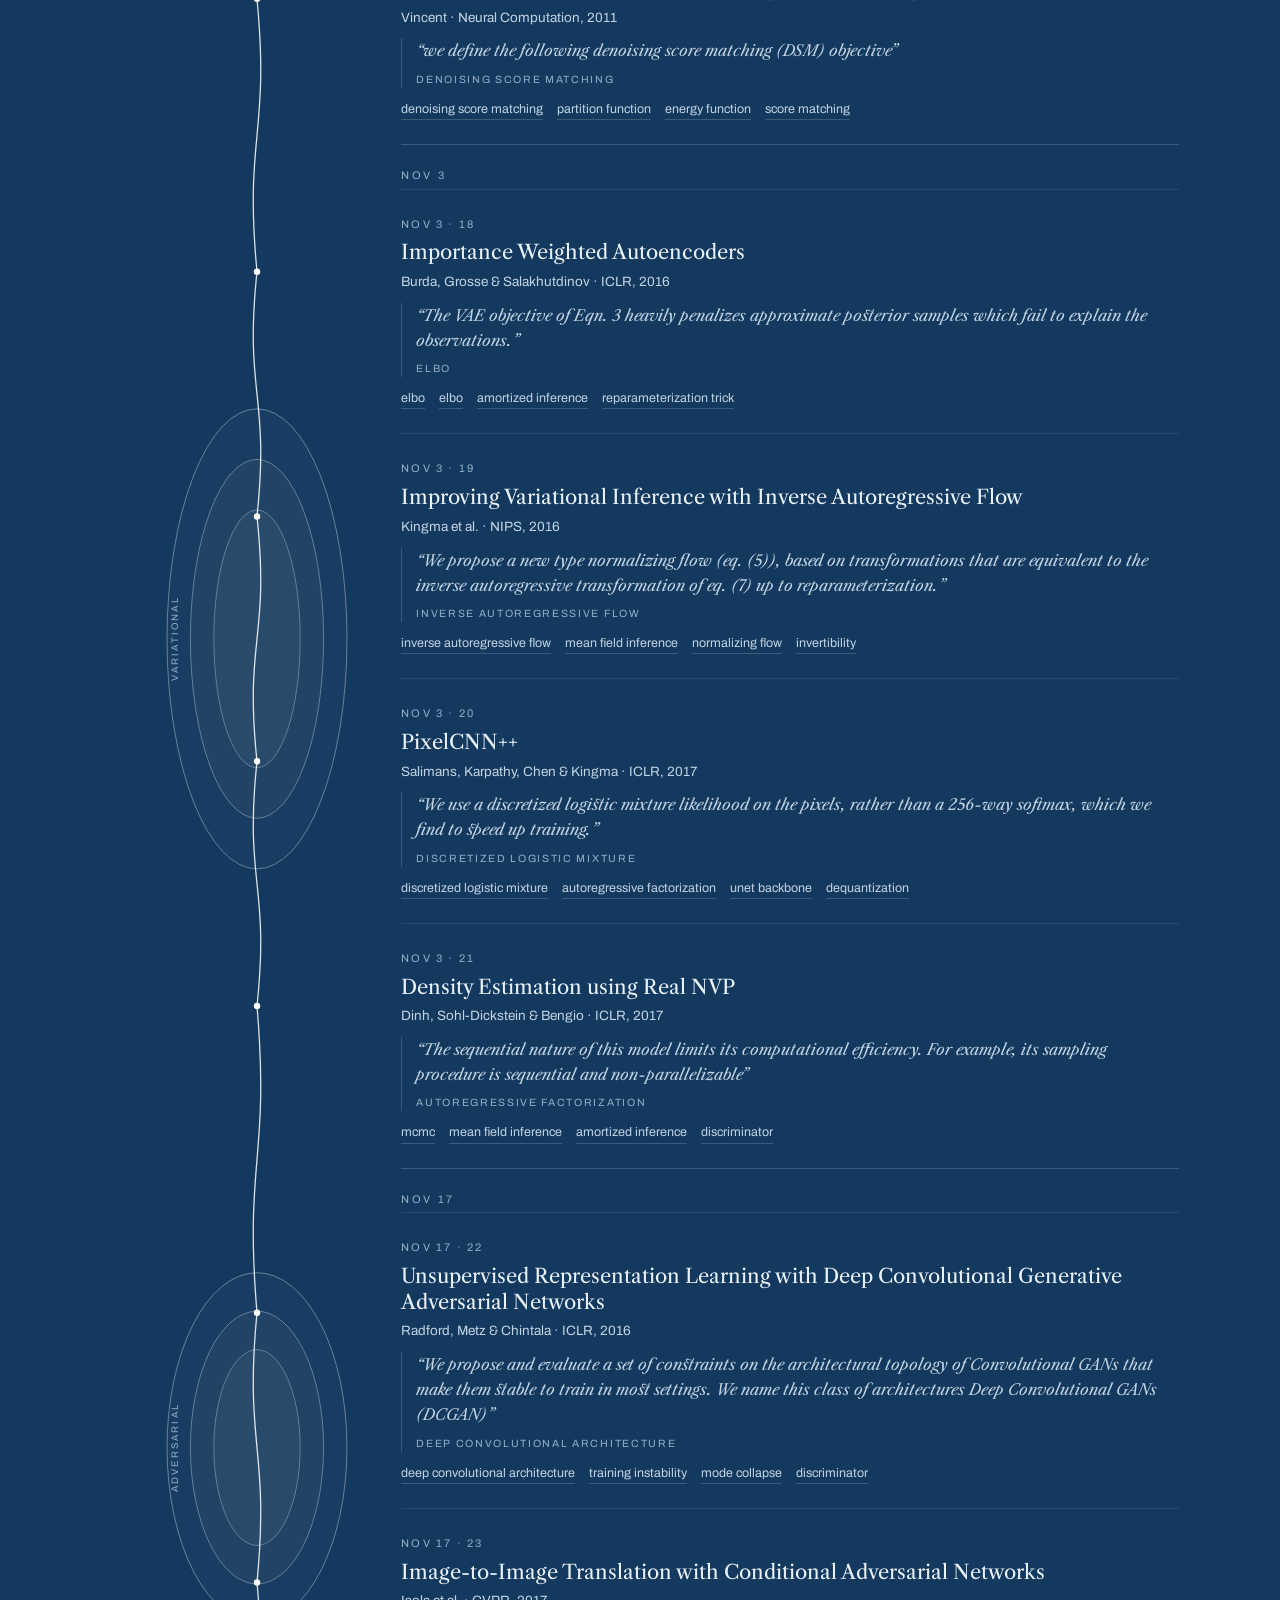
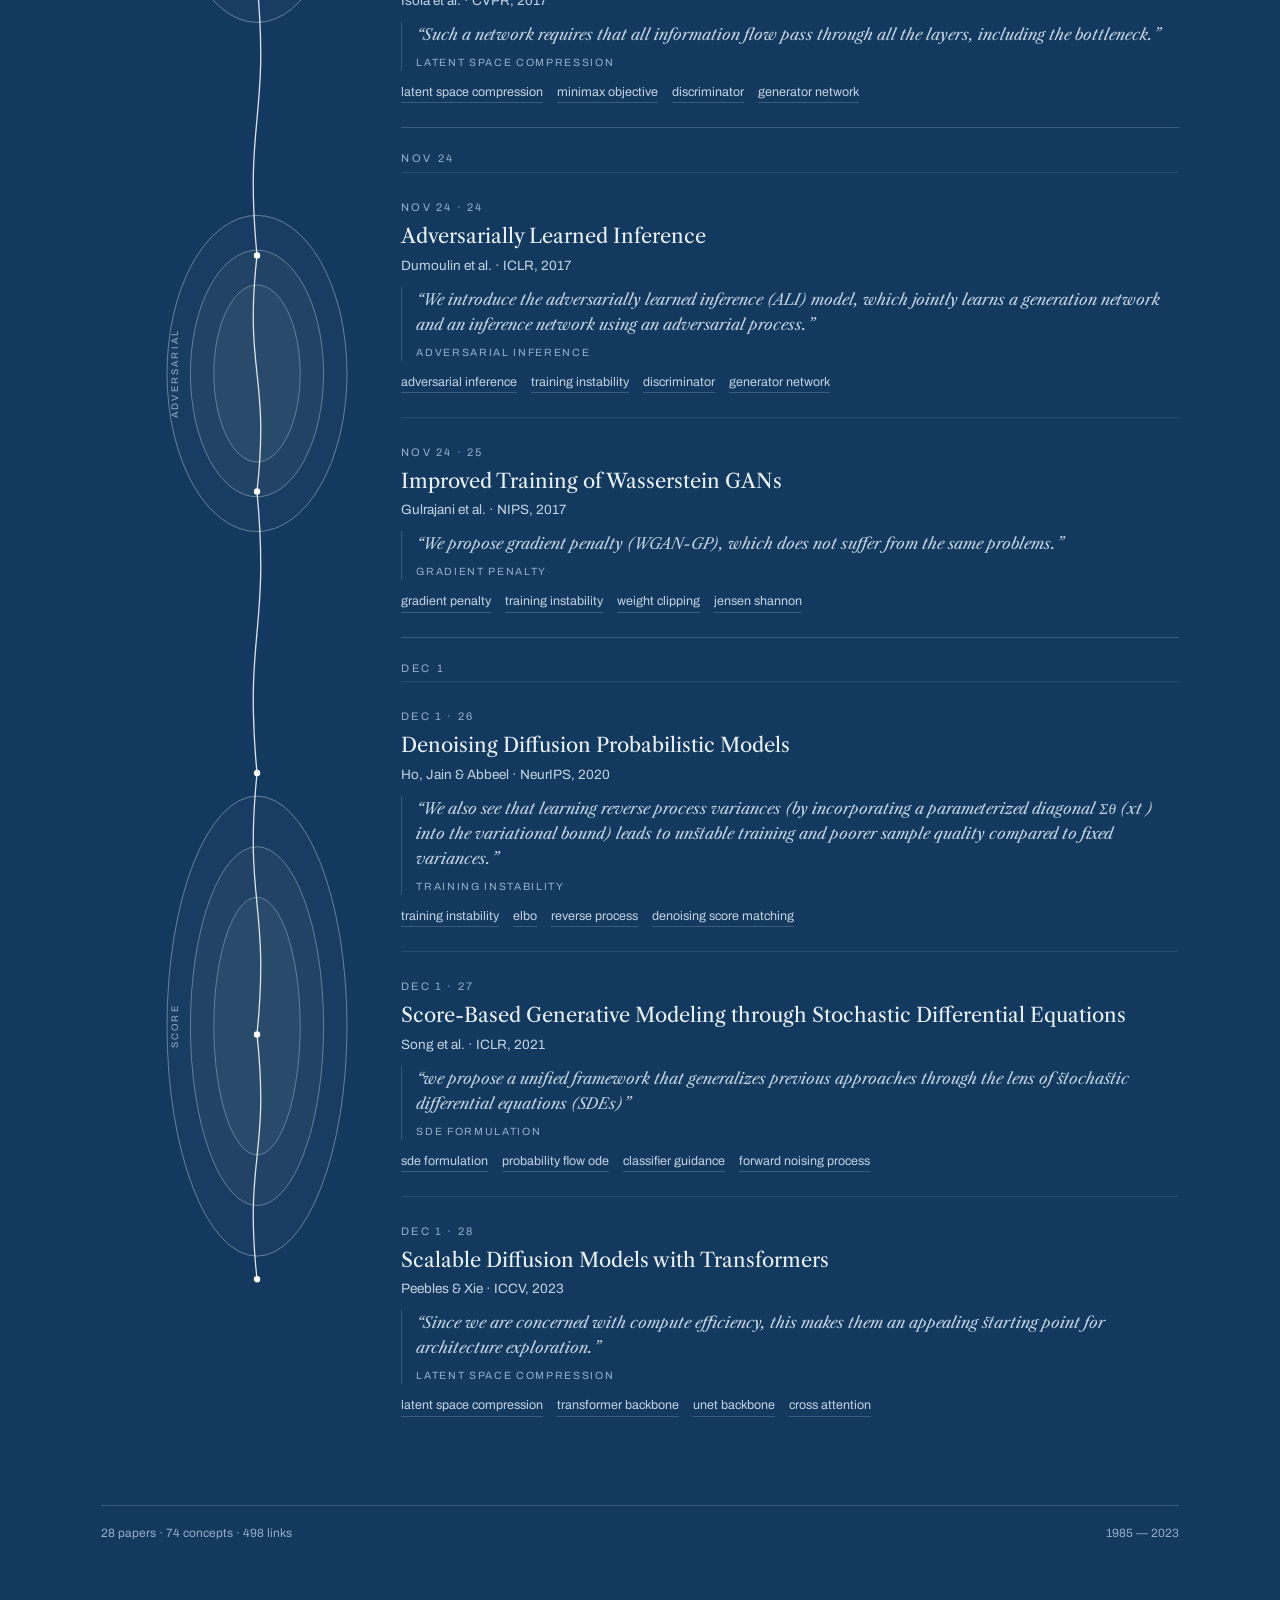
==== commit 21b4081c: "Put the first experiment on the Experiments page Rule 6 held that page empty until the owner underst" ====
--- a/index.html
+++ b/index.html
@@ -8,7 +8,7 @@
 <link rel="preconnect" href="https://fonts.googleapis.com">
 <link rel="preconnect" href="https://fonts.gstatic.com" crossorigin>
 <link href="https://fonts.googleapis.com/css2?family=Libre+Caslon+Text:ital,wght@0,400;0,700;1,400&family=Archivo:wght@400;500&display=swap" rel="stylesheet">
-<link rel="stylesheet" href="assets/atlas.css?v=48ec5cfc">
+<link rel="stylesheet" href="assets/atlas.css?v=5d6dbfaa">
 <script>
 window.MathJax={
   tex:{inlineMath:[["\\(","\\)"]],displayMath:[["\\[","\\]"]],processEscapes:true},
--- a/assets/atlas.css
+++ b/assets/atlas.css
@@ -485,3 +485,11 @@
 .themes button[aria-pressed="true"]{ outline:1.5px solid var(--ink); outline-offset:2px; }
 .themes button:focus-visible{ outline:2px solid var(--ink); outline-offset:2px; }
 @media (max-width:600px){ .themes{ right:8px; bottom:8px; } .themes .lbl{ display:none; } }
+
+/* ---- experiments listing ---- */
+.run{ padding:17px 0 18px; border-bottom:1px solid var(--rule-soft); max-width:64ch; }
+.run .rt{ font-family:var(--serif); font-size:19px; line-height:1.35; margin:0; }
+.run .rt a{ color:var(--ink); text-decoration:none; border-bottom:1px solid var(--rule); }
+.run .rt a:hover{ border-bottom-color:var(--ink); }
+.run .rn{ font-family:var(--sans); font-size:13px; line-height:1.6; color:var(--ink-soft);
+  margin:7px 0 0; }
